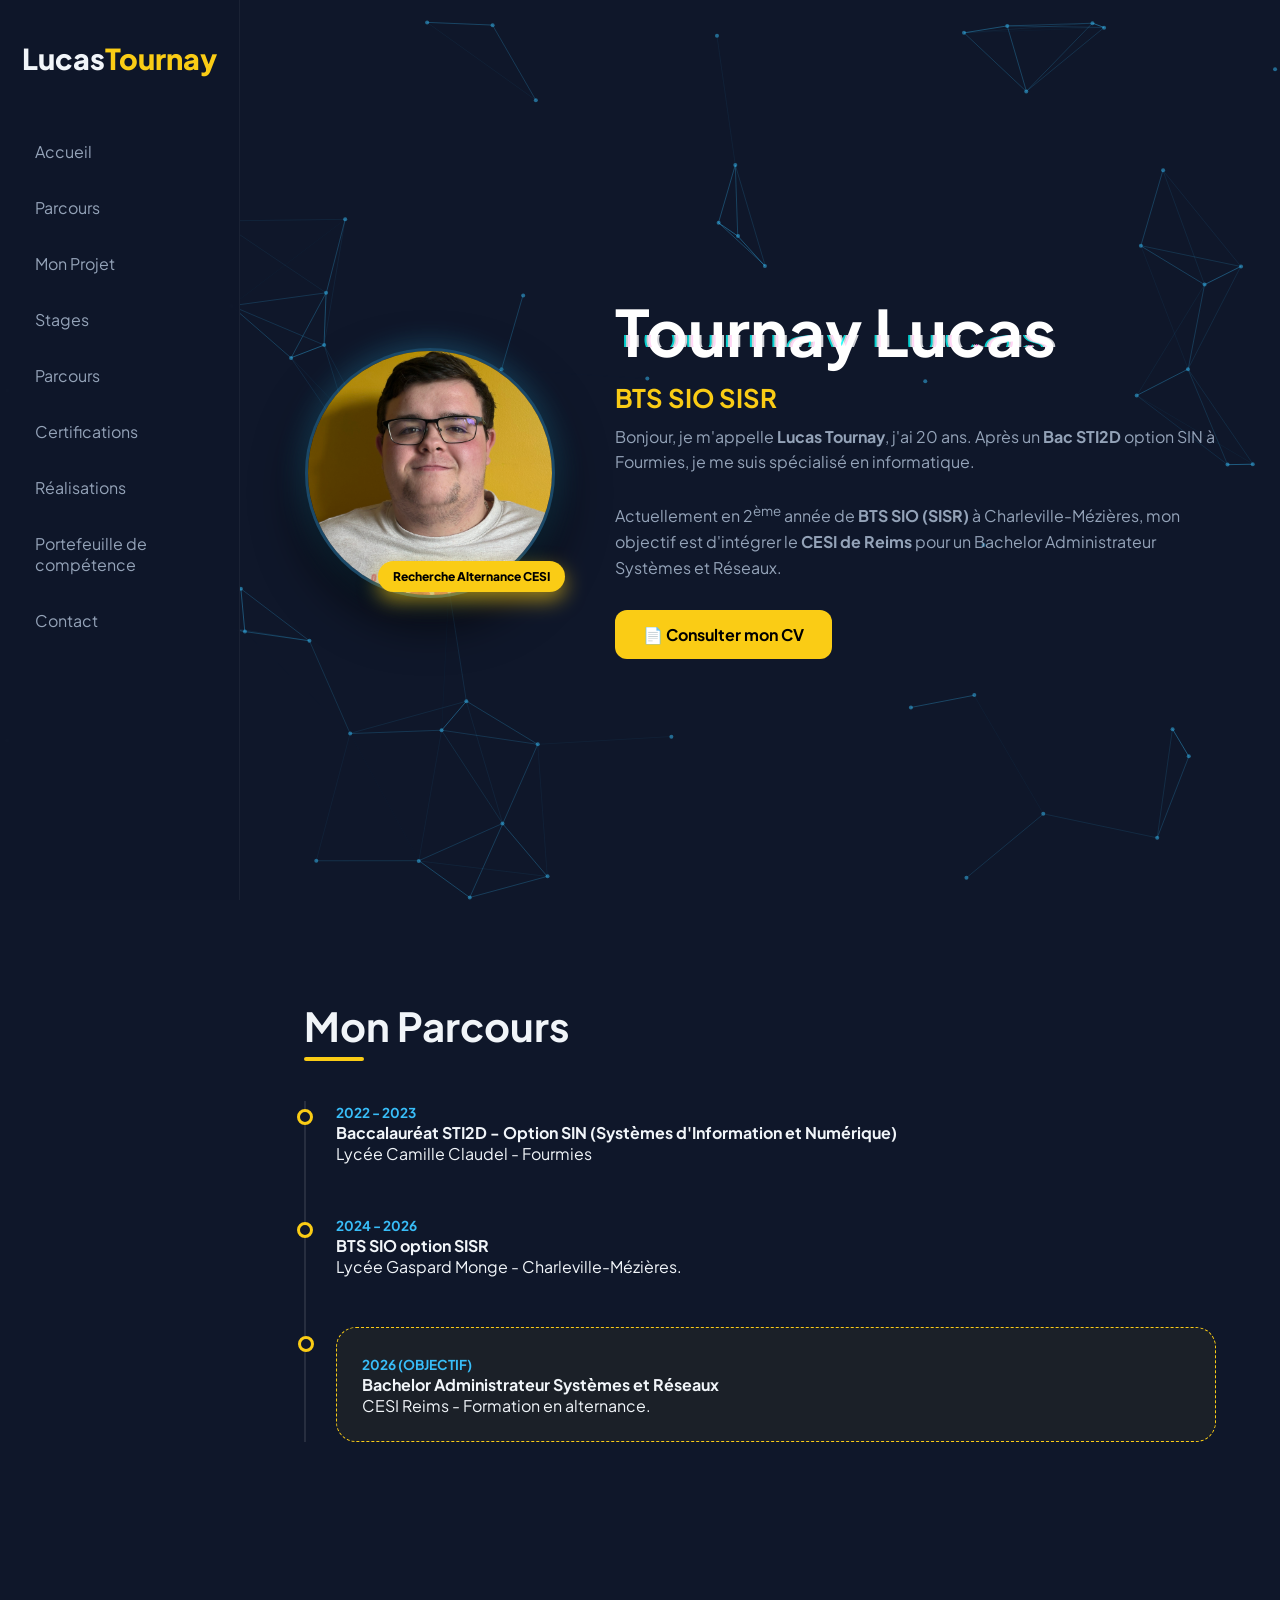
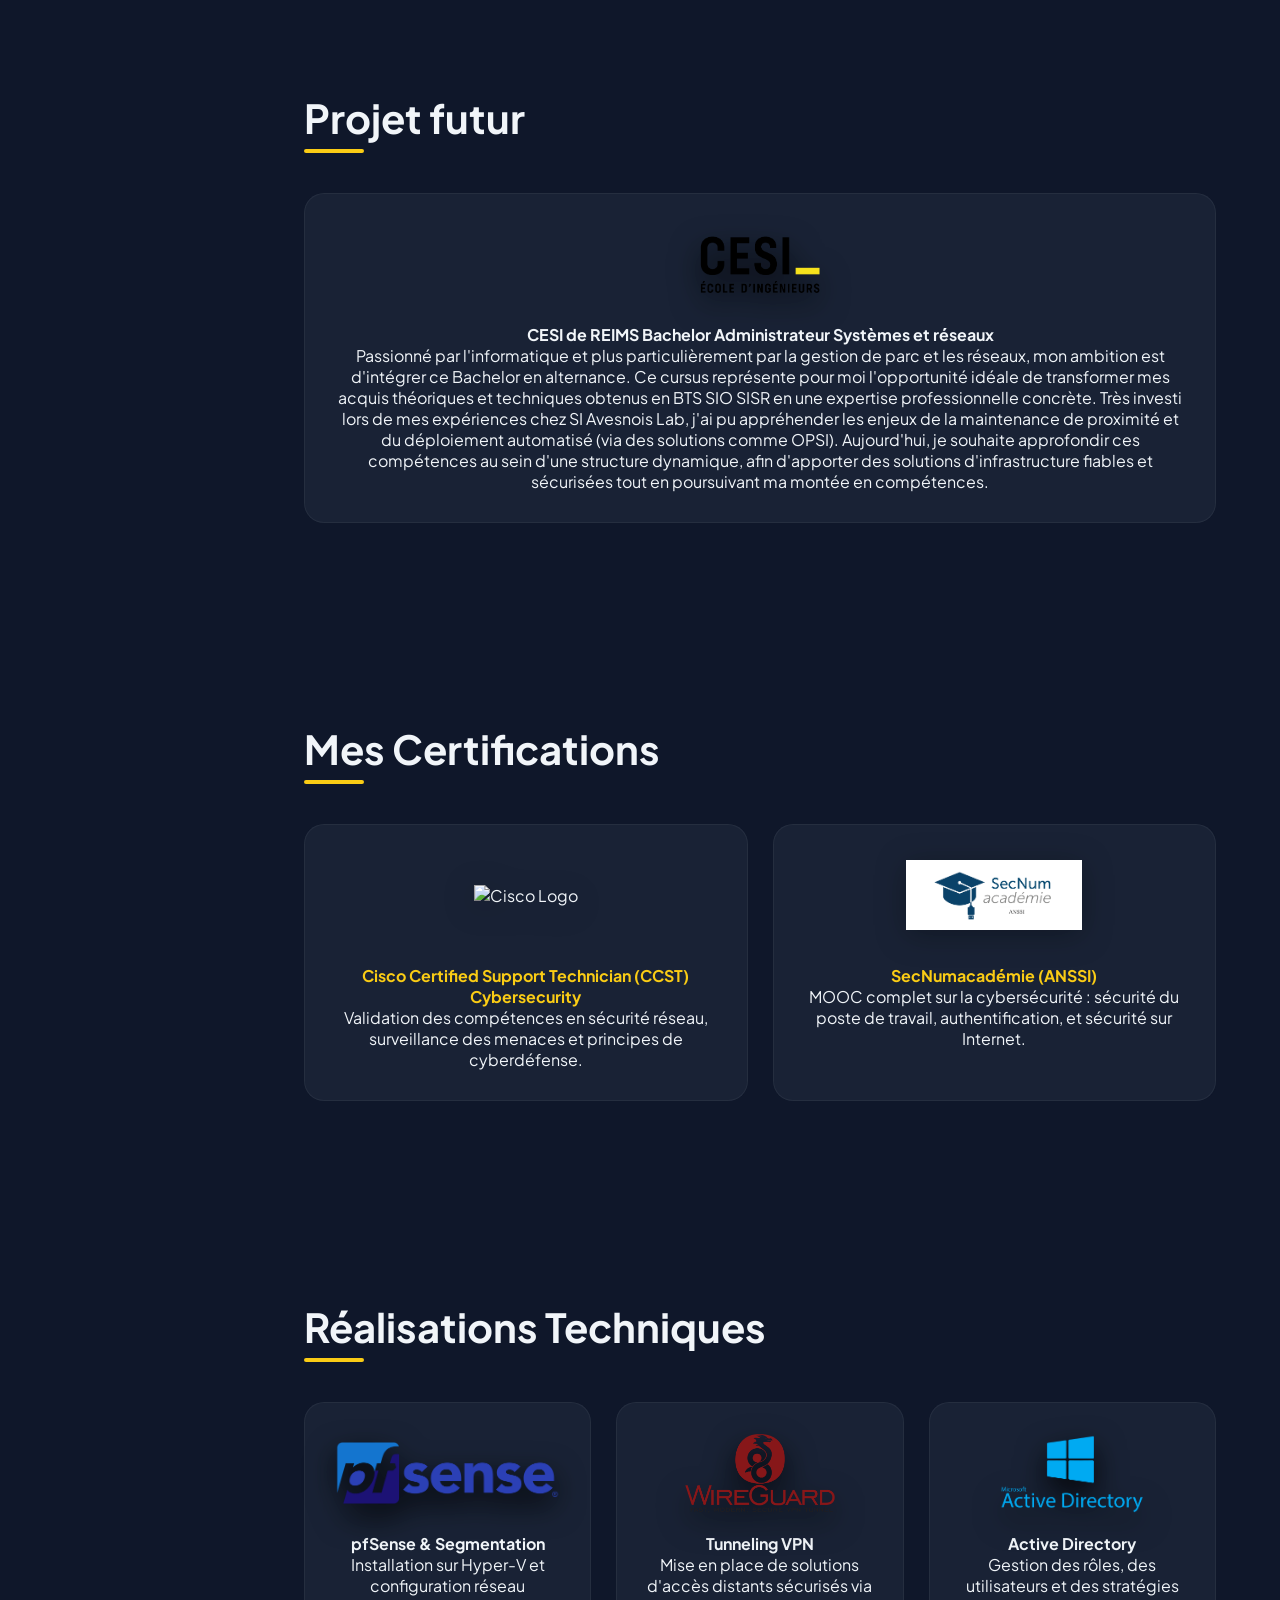
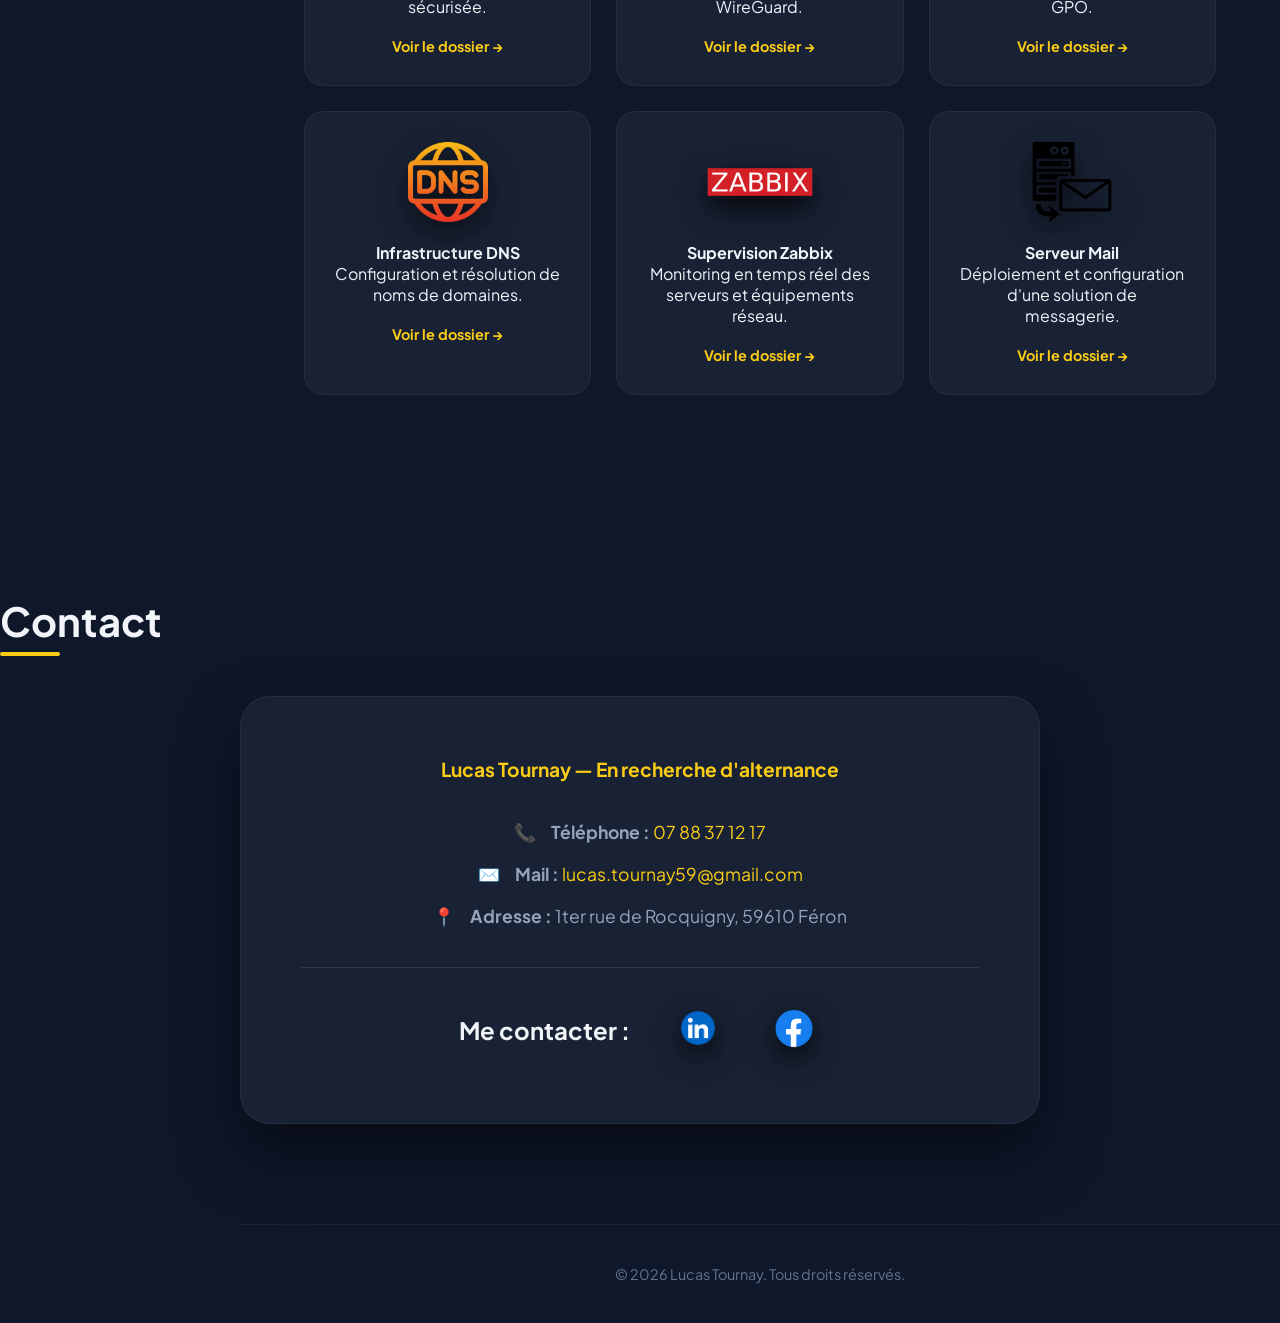
==== index.html @ 2f93dd67 "Update index.html" ====
<!DOCTYPE html>
<html lang="fr">

<head>
    <meta charset="UTF-8">
    <meta name="viewport" content="width=device-width, initial-scale=1.0">
    <title>Lucas Tournay | Portfolio Dynamique</title>
    <link rel="stylesheet" href="style.css">
    <link href="https://fonts.googleapis.com/css2?family=Plus+Jakarta+Sans:wght@400;600;800&display=swap" rel="stylesheet">
    <link href="https://unpkg.com/aos@2.3.1/dist/aos.css" rel="stylesheet">
</head>

<body>

    <canvas id="network-bg"></canvas>

    <nav class="navbar">
        <div class="nav-container">
            <h2 class="logo">Lucas<span>Tournay</span></h2>
            <ul class="nav-links">
                <li><a href="#about" class="nav-item">Accueil</a></li>
                <li><a href="#experience" class="nav-item">Parcours</a></li>
                <li><a href="#choix-cesi" class="nav-item">Mon Projet</a></li>
                <li><a href="stage.html" class="nav-item">Stages</a></li> <li><a href="#experience" class="nav-item">Parcours</a></li>
                <li><a href="certifications.html" class="nav-item">Certifications</a></li>
                <li><a href="#documents" class="nav-item">Réalisations</a></li>
                <li><a href="competences.html" class="nav-item">Portefeuille de compétence</a></li>
                <li><a href="#contact" class="nav-item">Contact</a></li>
            </ul>
        </div>
    </nav>
    

    <header id="about">
        <div class="hero-wrapper" data-aos="fade-up">
            <div class="profile-container">
                <img src="images/photo_lucas.jpg" alt="Lucas Tournay" class="profile-img">
                <div class="status-badge pulse">Recherche Alternance CESI</div>
            </div>
            <div class="intro">
                <h1 class="glitch" data-text="Tournay Lucas">Tournay Lucas</h1>
                <p class="subtitle">BTS SIO SISR</p>
                <p class="description">
                    Bonjour, je m'appelle <strong>Lucas Tournay</strong>, j'ai 20 ans. Après un <strong>Bac STI2D</strong> option SIN à Fourmies, je me suis spécialisé en informatique.
                    <br><br>
                    Actuellement en 2<sup>ème</sup> année de <strong>BTS SIO (SISR)</strong> à Charleville-Mézières, mon objectif est d'intégrer le <strong>CESI de Reims</strong> pour un Bachelor Administrateur Systèmes et Réseaux.
                </p>
                <div class="hero-btns">
                    <a href="cv.html" class="btn-primary" style="text-decoration: none; display: inline-block;">📄 Consulter mon CV</a>
                </div>
            </div>
        </div>
    </header>

    <main>
        <section class="section" id="experience" data-aos="fade-right">
            <h2 class="section-title">Mon Parcours</h2>
            <div class="timeline">
                <div class="timeline-item" data-aos="fade-left" data-aos-delay="100">
                    <div class="timeline-dot"></div>
                    <span class="date">2022 - 2023</span>
                    <h4>Baccalauréat STI2D - Option SIN (Systèmes d'Information et Numérique)</h4>
                    <p>Lycée Camille Claudel - Fourmies</p>
                </div>
                <div class="timeline-item" data-aos="fade-left" data-aos-delay="200">
                    <div class="timeline-dot"></div>
                    <span class="date">2024 - 2026</span>
                    <h4>BTS SIO option SISR</h4>
                    <p>Lycée Gaspard Monge - Charleville-Mézières.</p>
                </div>
                <div class="timeline-item highlight" data-aos="zoom-in" data-aos-delay="300">
                    <div class="timeline-dot"></div>
                    <span class="date">2026 (Objectif)</span>
                    <h4>Bachelor Administrateur Systèmes et Réseaux</h4>
                    <p>CESI Reims - Formation en alternance.</p>
                </div>
            </div>
        </section>

        <section class="section" id="choix-cesi" data-aos="flip-up">
            <h2 class="section-title">Projet futur</h2>
            <div class="project-grid">
                <div class="project-card cesi-special hover-float">
                    <div class="project-img-container">
                        <img src="images/CESI-logo.jpg" alt="Logo CESI" class="project-real-img">
                    </div>
                    <h4>CESI de REIMS Bachelor Administrateur Systèmes et réseaux</h4>
                    <p>
                        Passionné par l'informatique et plus particulièrement par la gestion de parc et les réseaux, mon ambition est d'intégrer ce Bachelor en alternance. 
                        Ce cursus représente pour moi l'opportunité idéale de transformer mes acquis théoriques et techniques obtenus en BTS SIO SISR en une expertise professionnelle concrète. 
                        Très investi lors de mes expériences chez SI Avesnois Lab, j'ai pu appréhender les enjeux de la maintenance de proximité et du déploiement automatisé (via des solutions comme OPSI). 
                        Aujourd'hui, je souhaite approfondir ces compétences au sein d'une structure dynamique, afin d'apporter des solutions d'infrastructure fiables et sécurisées tout en poursuivant ma montée en compétences.
                    </p>
                </div>
            </div>
        </section>

        <section class="section" id="certifications" data-aos="fade-up">
            <h2 class="section-title">Mes Certifications</h2>
            <div class="project-grid">
                <div class="project-card hover-glow">
                    <div class="project-img-container">
                        <img src="https://upload.wikimedia.org/wikipedia/commons/0/08/Cisco_logo_blue_2016.svg" alt="Cisco Logo" class="project-real-img">
                    </div>
                    <h4>Cisco Certified Support Technician (CCST) Cybersecurity</h4>
                    <p>Validation des compétences en sécurité réseau, surveillance des menaces et principes de cyberdéfense.</p>
                </div>

                <div class="project-card hover-glow">
                    <div class="project-img-container">
                        <img src="./images/Mooc-logo.jpg" alt="ANSSI Logo" class="project-real-img">
                    </div>
                    <h4>SecNumacadémie (ANSSI)</h4>
                    <p>MOOC complet sur la cybersécurité : sécurité du poste de travail, authentification, et sécurité sur Internet.</p>
                </div>
            </div>
        </section>

        <section class="section" id="documents">
            <h2 class="section-title">Réalisations Techniques</h2>
            <div class="project-grid">
                <div class="project-card hover-glow" data-aos="fade-up">
                    <div class="project-img-container">
                        <img src="images/pfsense-logo.jpg" alt="Logo pfSense" class="project-real-img">
                    </div>
                    <h4>pfSense & Segmentation</h4>
                    <p>Installation sur Hyper-V et configuration réseau sécurisée.</p>
                    <a href="docs/Compte%20rendu%20TL.pdf" target="_blank" class="project-link">Voir le dossier →</a>
                </div>

                <div class="project-card hover-glow" data-aos="fade-up" data-aos-delay="100">
                    <div class="project-img-container">
                        <img src="images/wireguard-logo.jpg" alt="Logo WireGuard" class="project-real-img">
                    </div>
                    <h4>Tunneling VPN</h4>
                    <p>Mise en place de solutions d'accès distants sécurisés via WireGuard.</p>
                    <a href="docs/Compte%20rendu%20VPN%20TL.pdf" target="_blank" class="project-link">Voir le dossier →</a>
                </div>

                <div class="project-card hover-glow" data-aos="fade-up" data-aos-delay="200">
                    <div class="project-img-container">
                        <img src="images/AD-logo.jpg" alt="Logo Active Directory" class="project-real-img">
                    </div>
                    <h4>Active Directory</h4>
                    <p>Gestion des rôles, des utilisateurs et des stratégies GPO.</p>
                    <a href="docs/Compte%20rendu%20TP%20AD.pdf" target="_blank" class="project-link">Voir le dossier →</a>
                </div>

                <div class="project-card hover-glow" data-aos="fade-up" data-aos-delay="300">
                    <div class="project-img-container">
                        <img src="images/DNS-logo.jpg" alt="Logo DNS" class="project-real-img">
                    </div>
                    <h4>Infrastructure DNS</h4>
                    <p>Configuration et résolution de noms de domaines.</p>
                    <a href="docs/Compte%20rendu%20DNS%20TL%20PDF.pdf" target="_blank" class="project-link">Voir le dossier →</a>
                </div>

                <div class="project-card hover-glow" data-aos="fade-up" data-aos-delay="400">
                    <div class="project-img-container">
                        <img src="images/Zabbix-logo.jpg" alt="Logo Zabbix" class="project-real-img">
                    </div>
                    <h4>Supervision Zabbix</h4>
                    <p>Monitoring en temps réel des serveurs et équipements réseau.</p>
                    <a href="docs/compte%20rendu%20Zabbix%20TL.pdf" target="_blank" class="project-link">Voir le dossier →</a>
                </div>

                <div class="project-card hover-glow" data-aos="fade-up" data-aos-delay="500">
                    <div class="project-img-container">
                        <img src="images/Mail-logo.jpg" alt="Logo Serveur Mail" class="project-real-img">
                    </div>
                    <h4>Serveur Mail</h4>
                    <p>Déploiement et configuration d'une solution de messagerie.</p>
                    <a href="docs/TP%20MAIL%20Tournay%20Lucas.pdf" target="_blank" class="project-link">Voir le dossier →</a>
                </div>
            </div>
        </section>
    </main>

    <section class="section" id="contact" data-aos="fade-up">
        <h2 class="section-title">Contact</h2>
        <div class="contact-wrapper">
            <div class="contact-headline">
                <h4>Lucas Tournay — En recherche d'alternance</h4>
            </div>
            
            <div class="contact-details">
                <div class="contact-item">
                    <span class="icon">📞</span>
                    <p><strong>Téléphone :</strong> <a href="tel:+33788371217">07 88 37 12 17</a></p>
                </div>
                <div class="contact-item">
                    <span class="icon">✉️</span>
                    <p><strong>Mail :</strong> <a href="mailto:lucas.tournay59@gmail.com">lucas.tournay59@gmail.com</a></p>
                </div>
                <div class="contact-item">
                    <span class="icon">📍</span>
                    <p><strong>Adresse :</strong> 1ter rue de Rocquigny, 59610 Féron</p>
                </div>
            </div>

            <div class="contact-social">
                <h1>Me contacter :</h1>
                <a href="https://www.linkedin.com/in/lucas-tournay-2a69162ba/" class="social-link linkedin-link" target="_blank">
                    <img src="images/linkedin-logo-linkedin-icon-transparent-free-png.webp" alt="LinkedIn" class="social-icon">
                </a>
                <a href="https://www.facebook.com/profile.php?id=100072894137629&locale=fr_FR" class="social-link facebook-link" target="_blank">
                    <img src="images/Facebook-logo.jpg" alt="Facebook" class="social-icon">
                </a>
            </div>
        </div>
    </section>

    <footer class="footer-simple">
        <div class="footer-content">
            <p>© 2026 Lucas Tournay. Tous droits réservés.</p>
        </div>
    </footer>

    <div class="popup" id="popup" onclick="closePopup()">
        <div class="popup-box scale-in" onclick="event.stopPropagation()">
            <button class="close-btn" onclick="closePopup()">&times;</button>
            <iframe src="docs/CV Alternance bts sio.jpg"></iframe>
        </div>
    </div>

    <script src="https://unpkg.com/aos@2.3.1/dist/aos.js"></script>
    <script>
        AOS.init({ duration: 1000, once: true });

        // Canvas Network Background
        const canvas = document.getElementById("network-bg");
        const ctx = canvas.getContext("2d");
        function resize() { canvas.width = window.innerWidth; canvas.height = window.innerHeight; }
        window.onresize = resize; resize();

        let nodes = [];
        for (let i = 0; i < 70; i++) {
            nodes.push({
                x: Math.random() * canvas.width,
                y: Math.random() * canvas.height,
                vx: (Math.random() - 0.5) * 0.6,
                vy: (Math.random() - 0.5) * 0.6
            });
        }

        function animate() {
            ctx.clearRect(0, 0, canvas.width, canvas.height);
            nodes.forEach((node, i) => {
                node.x += node.vx; node.y += node.vy;
                if (node.x < 0 || node.x > canvas.width) node.vx *= -1;
                if (node.y < 0 || node.y > canvas.height) node.vy *= -1;
                ctx.beginPath(); ctx.arc(node.x, node.y, 2, 0, Math.PI * 2); ctx.fillStyle = "rgba(56, 189, 248, 0.5)"; ctx.fill();
                for (let j = i + 1; j < nodes.length; j++) {
                    let dx = node.x - nodes[j].x, dy = node.y - nodes[j].y, dist = Math.sqrt(dx * dx + dy * dy);
                    if (dist < 150) {
                        ctx.beginPath(); ctx.moveTo(node.x, node.y); ctx.lineTo(nodes[j].x, nodes[j].y);
                        ctx.strokeStyle = `rgba(56, 189, 248, ${1 - dist/150})`; ctx.lineWidth = 0.5; ctx.stroke();
                    }
                }
            });
            requestAnimationFrame(animate);
        }
        animate();

        function openPopup() { document.getElementById("popup").style.display = "flex"; }
        function closePopup() { document.getElementById("popup").style.display = "none"; }
    </script>
</body>
</html>
---- style.css ----
/* --- VARIABLES ET RESET --- */
:root {
    --primary: #facc15;
    --accent: #38bdf8;
    --bg: #0f172a;
    --card-bg: rgba(30, 41, 59, 0.7);
    --text: #f1f5f9;
}

* { 
    margin: 0; 
    padding: 0; 
    box-sizing: border-box; 
    font-family: 'Plus Jakarta Sans', sans-serif; 
}

html { scroll-behavior: smooth; }

body { 
    background: var(--bg); 
    color: var(--text); 
    overflow-x: hidden; 
}

#network-bg { 
    position: fixed; 
    top: 0; 
    left: 0; 
    z-index: -1; 
}

/* --- NAVBAR --- */
.navbar { 
    position: fixed; 
    left: 0; 
    top: 0; 
    width: 240px; 
    height: 100vh; 
    background: rgba(15, 23, 42, 0.95); 
    border-right: 1px solid rgba(255,255,255,0.05); 
    display: flex; 
    flex-direction: column; 
    padding: 40px 20px; 
    z-index: 100; 
    backdrop-filter: blur(10px); 
}

.logo { font-size: 1.8rem; font-weight: 800; margin-bottom: 50px; text-align: center; }
.logo span { color: var(--primary); }

.nav-links { list-style: none; }
.nav-links a { 
    display: block; 
    padding: 15px; 
    color: #94a3b8; 
    text-decoration: none; 
    border-radius: 10px; 
    transition: 0.3s; 
    margin-bottom: 5px; 
}
.nav-links a:hover { 
    background: rgba(250, 204, 21, 0.1); 
    color: var(--primary); 
    transform: translateX(5px); 
}

/* --- MAIN LAYOUT --- */
header, main, footer { margin-left: 240px; padding: 0 5%; }

/* --- HERO SECTION --- */
header { 
    min-height: 100vh; 
    display: flex; 
    align-items: center; 
    justify-content: center; 
    padding-top: 50px; 
}

.hero-wrapper { 
    max-width: 1000px; 
    display: flex; 
    align-items: center; 
    gap: 60px; 
}

.profile-container { position: relative; flex-shrink: 0; }

.profile-img { 
    width: 250px; 
    height: 250px; 
    border-radius: 50%; 
    border: 3px solid rgba(56, 189, 248, 0.3);
    object-fit: cover; 
    box-shadow: 0 20px 50px rgba(0, 0, 0, 0.8), 0 0 30px rgba(56, 189, 248, 0.4);
    animation: morph 8s ease-in-out infinite alternate; 
}

@keyframes morph { 
    0% { border-radius: 30% 70% 70% 30% / 30% 30% 70% 70%; } 
    100% { border-radius: 50%; } 
}

.status-badge { 
    position: absolute; 
    bottom: 10px; 
    right: -10px; 
    background: var(--primary); 
    color: #000; 
    padding: 8px 15px; 
    border-radius: 20px; 
    font-size: 0.75rem; 
    font-weight: 800; 
    box-shadow: 0 8px 20px rgba(250, 204, 21, 0.6); 
}

/* --- GLITCH EFFECT --- */
.glitch { font-size: 4rem; position: relative; color: white; }
.glitch::before, .glitch::after { content: attr(data-text); position: absolute; top: 0; left: 0; width: 100%; height: 100%; opacity: 0.8; }
.glitch::before { left: 2px; text-shadow: -2px 0 #ff00c1; clip: rect(44px, 450px, 56px, 0); animation: glitch-anim 5s infinite linear alternate-reverse; }
.glitch::after { left: -2px; text-shadow: -2px 0 #00fff9; clip: rect(44px, 450px, 56px, 0); animation: glitch-anim 5s infinite linear alternate; }

@keyframes glitch-anim { 
    0% { clip: rect(10px, 9999px, 20px, 0); } 
    20% { clip: rect(80px, 9999px, 90px, 0); } 
    100% { clip: rect(40px, 9999px, 50px, 0); } 
}

.subtitle { color: var(--primary); font-size: 1.6rem; font-weight: 700; margin: 10px 0; }
.description { max-width: 600px; line-height: 1.6; color: #94a3b8; }

/* --- BOUTONS --- */
.hero-btns { margin-top: 30px; display: flex; gap: 15px; }
.btn-primary { background: var(--primary); color: #000; padding: 14px 28px; border-radius: 12px; border: none; font-weight: 700; cursor: pointer; transition: 0.3s; }
.btn-outline { border: 1px solid rgba(255,255,255,0.2); color: #fff; padding: 14px 28px; border-radius: 12px; text-decoration: none; font-weight: 600; transition: 0.3s; }
.btn-primary:hover { transform: translateY(-3px); box-shadow: 0 15px 30px rgba(250, 204, 21, 0.5); }
.btn-outline:hover { background: rgba(255,255,255,0.05); border-color: white; }

/* --- SECTIONS --- */
.section { padding: 100px 0; }
.section-title { font-size: 2.5rem; margin-bottom: 50px; position: relative; }
.section-title::after { content: ""; position: absolute; left: 0; bottom: -10px; width: 60px; height: 4px; background: var(--primary); border-radius: 2px; }

/* --- TIMELINE --- */
.timeline { border-left: 2px solid rgba(255,255,255,0.1); padding-left: 30px; }
.timeline-item { position: relative; margin-bottom: 50px; }
.timeline-dot { position: absolute; left: -39px; top: 8px; width: 16px; height: 16px; background: var(--bg); border: 3px solid var(--primary); border-radius: 50%; }
.date { font-size: 0.85rem; color: var(--accent); font-weight: 700; text-transform: uppercase; }
.highlight { background: rgba(250, 204, 21, 0.05); padding: 25px; border-radius: 20px; border: 1px dashed var(--primary); }

/* --- PROJECT CARDS & GRID --- */
.project-grid { 
    display: grid; 
    grid-template-columns: repeat(auto-fit, minmax(280px, 1fr)); 
    gap: 25px; 
}

.project-card { 
    background: var(--card-bg); 
    padding: 30px; 
    border-radius: 20px; 
    border: 1px solid rgba(255,255,255,0.05); 
    transition: 0.4s cubic-bezier(0.175, 0.885, 0.32, 1.275); 
    backdrop-filter: blur(10px); 
    display: flex;
    flex-direction: column;
    align-items: center;
    text-align: center;
}

.project-card:hover { 
    border-color: var(--primary); 
    transform: translateY(-10px); 
    background: rgba(30, 41, 59, 0.9); 
    box-shadow: 0 20px 40px rgba(0, 0, 0, 0.6);
}

/* --- LOGOS & IMAGES DANS LES CARTES --- */
.project-img-container {
    width: 100%;
    height: 80px;
    display: flex;
    justify-content: center;
    align-items: center;
    margin-bottom: 20px;
}

.project-real-img {
    max-width: 100%;
    max-height: 100%;
    object-fit: contain;
    filter: drop-shadow(0 12px 15px rgba(0, 0, 0, 0.9));
    transition: transform 0.3s ease, filter 0.3s ease;
}

.project-card:hover .project-real-img {
    transform: scale(1.1);
    filter: drop-shadow(0 0 15px rgba(56, 189, 248, 0.6));
}

.project-link { 
    display: inline-block; 
    margin-top: 20px; 
    color: var(--primary); 
    text-decoration: none; 
    font-weight: 700; 
    font-size: 0.9rem; 
}

/* --- SECTION CONTACT --- */
.contact-wrapper {
    max-width: 800px;
    margin: 0 auto;
    text-align: center;
    background: var(--card-bg);
    padding: 60px;
    border-radius: 30px;
    border: 1px solid rgba(255, 255, 255, 0.05);
    backdrop-filter: blur(10px);
    box-shadow: 0 30px 60px rgba(0, 0, 0, 0.5);
}

.contact-headline h1 { font-size: 3rem; color: white; margin-bottom: 10px; }
.contact-headline h4 { font-size: 1.2rem; color: var(--primary); margin-bottom: 40px; }

.contact-details {
    display: flex;
    flex-direction: column;
    gap: 20px;
    align-items: center;
    margin-bottom: 40px;
}

.contact-item { display: flex; align-items: center; gap: 15px; color: #94a3b8; font-size: 1.1rem; }
.contact-item a { color: var(--primary); text-decoration: none; }
.contact-item a:hover { text-decoration: underline; }

.contact-social {
    border-top: 1px solid rgba(255, 255, 255, 0.1);
    padding-top: 30px;
    display: flex;
    justify-content: center;
    align-items: center;
    gap: 40px; /* Espacement augmenté entre les logos */
}

/* SOCIAL LINKS - TAILLE XL (56px) */
.social-link {
    display: inline-block;
    transition: transform 0.3s cubic-bezier(0.175, 0.885, 0.32, 1.275);
}

.social-icon {
    width: 56px; /* Taille augmentée à 56px */
    height: auto;
    filter: drop-shadow(0 10px 15px rgba(0, 0, 0, 0.9));
    transition: all 0.3s ease;
}

.social-link:hover { transform: translateY(-10px); }

/* Effet spécifique LinkedIn */
.linkedin-link:hover .social-icon {
    filter: drop-shadow(0 0 25px rgba(56, 189, 248, 0.85));
}

/* Effet spécifique Facebook */
.facebook-link:hover .social-icon {
    filter: drop-shadow(0 0 25px rgba(24, 119, 242, 0.85));
}

/* --- FOOTER SIMPLE --- */
.footer-simple {
    padding: 40px 0;
    text-align: center;
    color: #64748b;
    font-size: 0.9rem;
    border-top: 1px solid rgba(255, 255, 255, 0.05);
}

/* --- SKILLS --- */
.skills-wrapper { display: grid; grid-template-columns: 1fr 1fr; gap: 40px; }
.skill-bar { height: 45px; background: rgba(255,255,255,0.05); border-radius: 12px; margin-bottom: 20px; position: relative; overflow: hidden; display: flex; align-items: center; padding: 0 15px; }
.fill { position: absolute; left: 0; top: 0; height: 100%; background: linear-gradient(90deg, var(--primary), #eab308); transition: 1.5s cubic-bezier(0.1, 0.5, 0.5, 1); width: 0; }
.skill-bar span { position: relative; z-index: 1; font-weight: 800; font-size: 0.85rem; color: white; text-shadow: 1px 1px 3px rgba(0,0,0,0.5); }

/* --- POPUP --- */
.popup { display: none; position: fixed; inset: 0; background: rgba(0,0,0,0.9); z-index: 1000; align-items: center; justify-content: center; backdrop-filter: blur(5px); }
.popup-box { width: 85%; height: 85%; background: #fff; border-radius: 20px; position: relative; overflow: hidden; box-shadow: 0 25px 50px -12px rgba(0,0,0,0.5); }
.popup-box iframe { width: 100%; height: 100%; border: none; }
.close-btn { position: absolute; top: 15px; right: 20px; font-size: 2.5rem; border: none; background: #fff; cursor: pointer; color: #000; z-index: 1100; border-radius: 50%; width: 40px; height: 40px; display: flex; align-items: center; justify-content: center; }

/* --- RESPONSIVE MOBILE --- */
@media (max-width: 900px) {
    .navbar { 
        width: 100%; height: auto; position: fixed; padding: 15px; 
        border-right: none; border-bottom: 1px solid rgba(255,255,255,0.1); 
        flex-direction: row; justify-content: space-between; align-items: center; 
    }
    .logo { margin-bottom: 0; font-size: 1.4rem; }
    .nav-links { display: flex; gap: 10px; overflow-x: auto; padding-bottom: 5px; scrollbar-width: none; }
    .nav-links::-webkit-scrollbar { display: none; }
    .nav-links a { padding: 8px 12px; font-size: 0.8rem; margin-bottom: 0; white-space: nowrap; }
    
    header, main, footer { margin-left: 0; padding: 0 25px; }
    header { padding-top: 120px; height: auto; padding-bottom: 50px; }
    .hero-wrapper { flex-direction: column; text-align: center; gap: 40px; }
    .glitch { font-size: 2.8rem; }
}
/* Garde tout ton ancien CSS et assure-toi que ces parties sont présentes/modifiées */

/* --- SECTION CERTIFICATIONS (AJOUT) --- */
#certifications .project-real-img {
    max-height: 70px; /* Légèrement plus petit pour les logos officiels */
    filter: drop-shadow(0 5px 15px rgba(0,0,0,0.3));
}

#certifications .project-card h4 {
    margin-top: 10px;
    color: var(--primary);
}

/* Le reste de ton CSS inchangé... */

/* SOCIAL LINKS - TAILLE XL (56px) */
.social-link {
    display: inline-block;
    transition: transform 0.3s cubic-bezier(0.175, 0.885, 0.32, 1.275);
}

.social-icon {
    width: 56px; 
    height: auto;
    filter: drop-shadow(0 10px 15px rgba(0, 0, 0, 0.9));
    transition: all 0.3s ease;
}

.social-link:hover { transform: translateY(-10px); }

.linkedin-link:hover .social-icon {
    filter: drop-shadow(0 0 25px rgba(56, 189, 248, 0.85));
}

.facebook-link:hover .social-icon {
    filter: drop-shadow(0 0 25px rgba(24, 119, 242, 0.85));
}
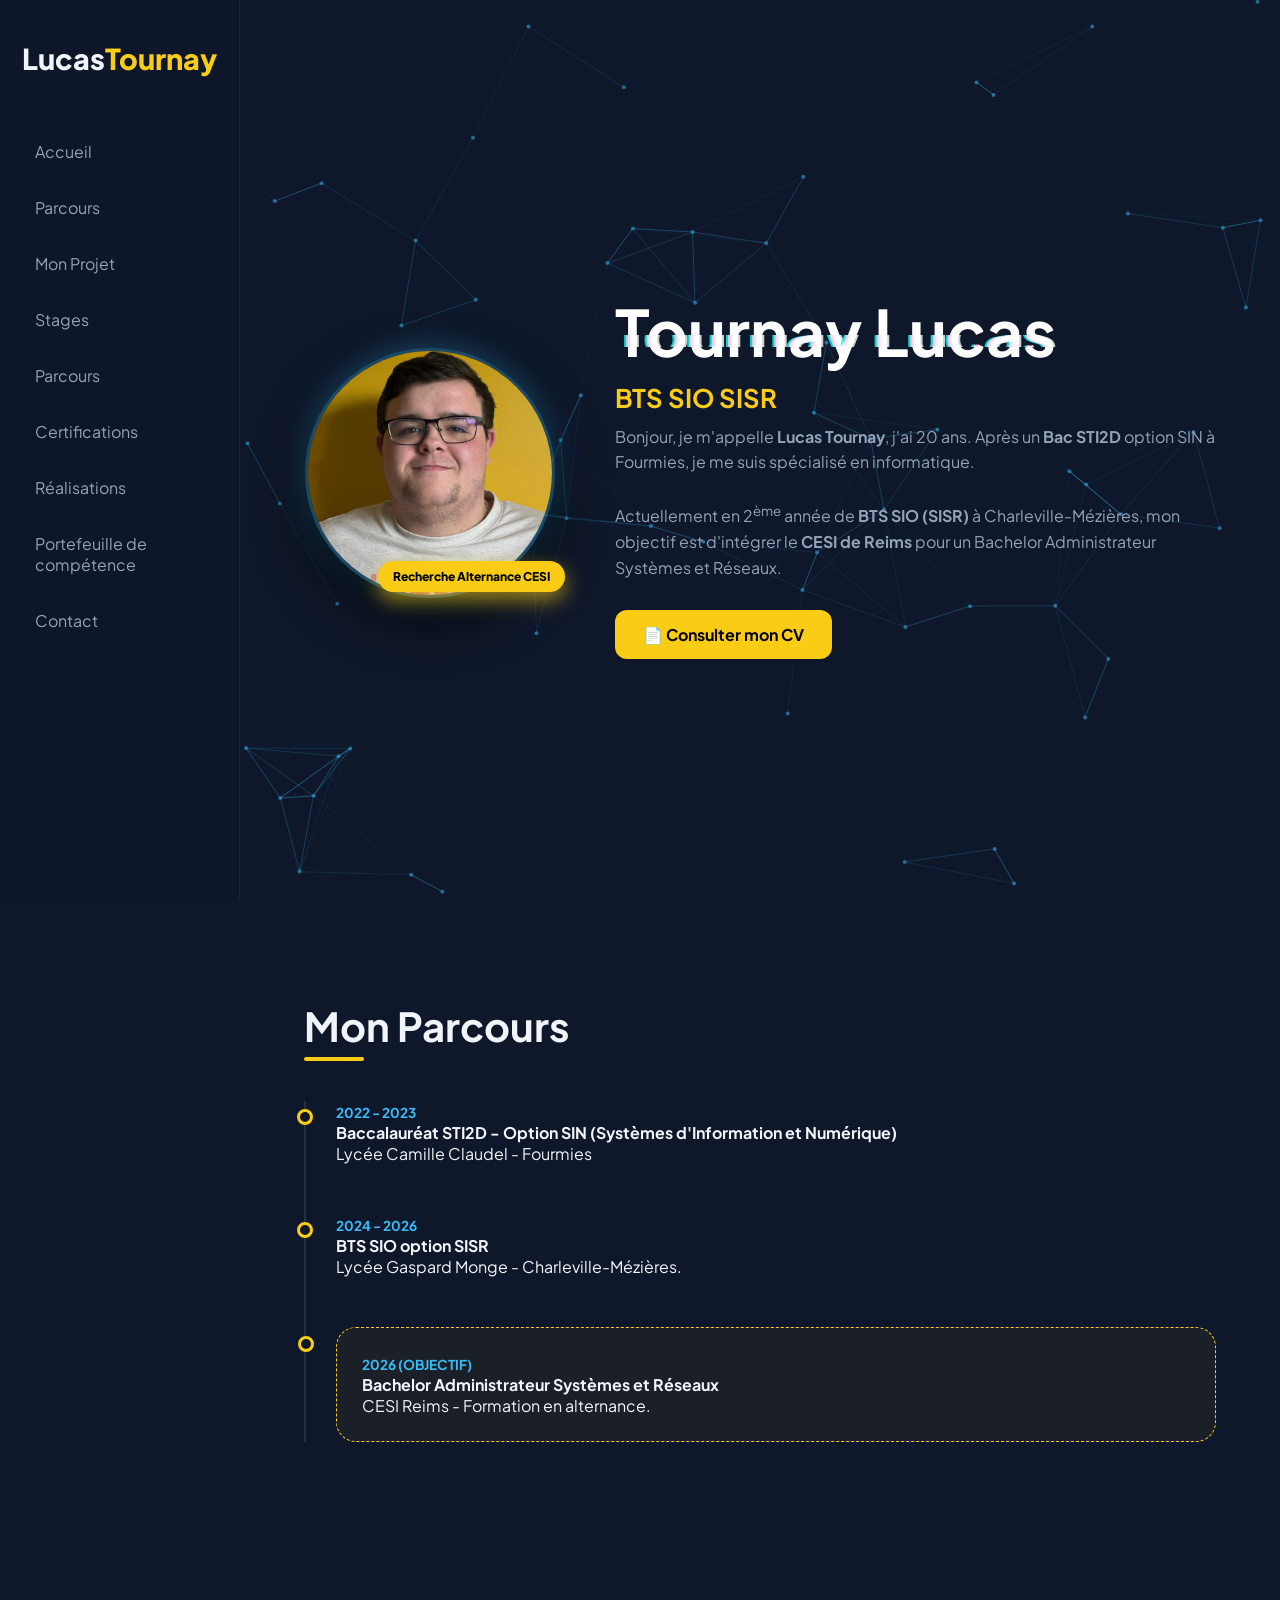
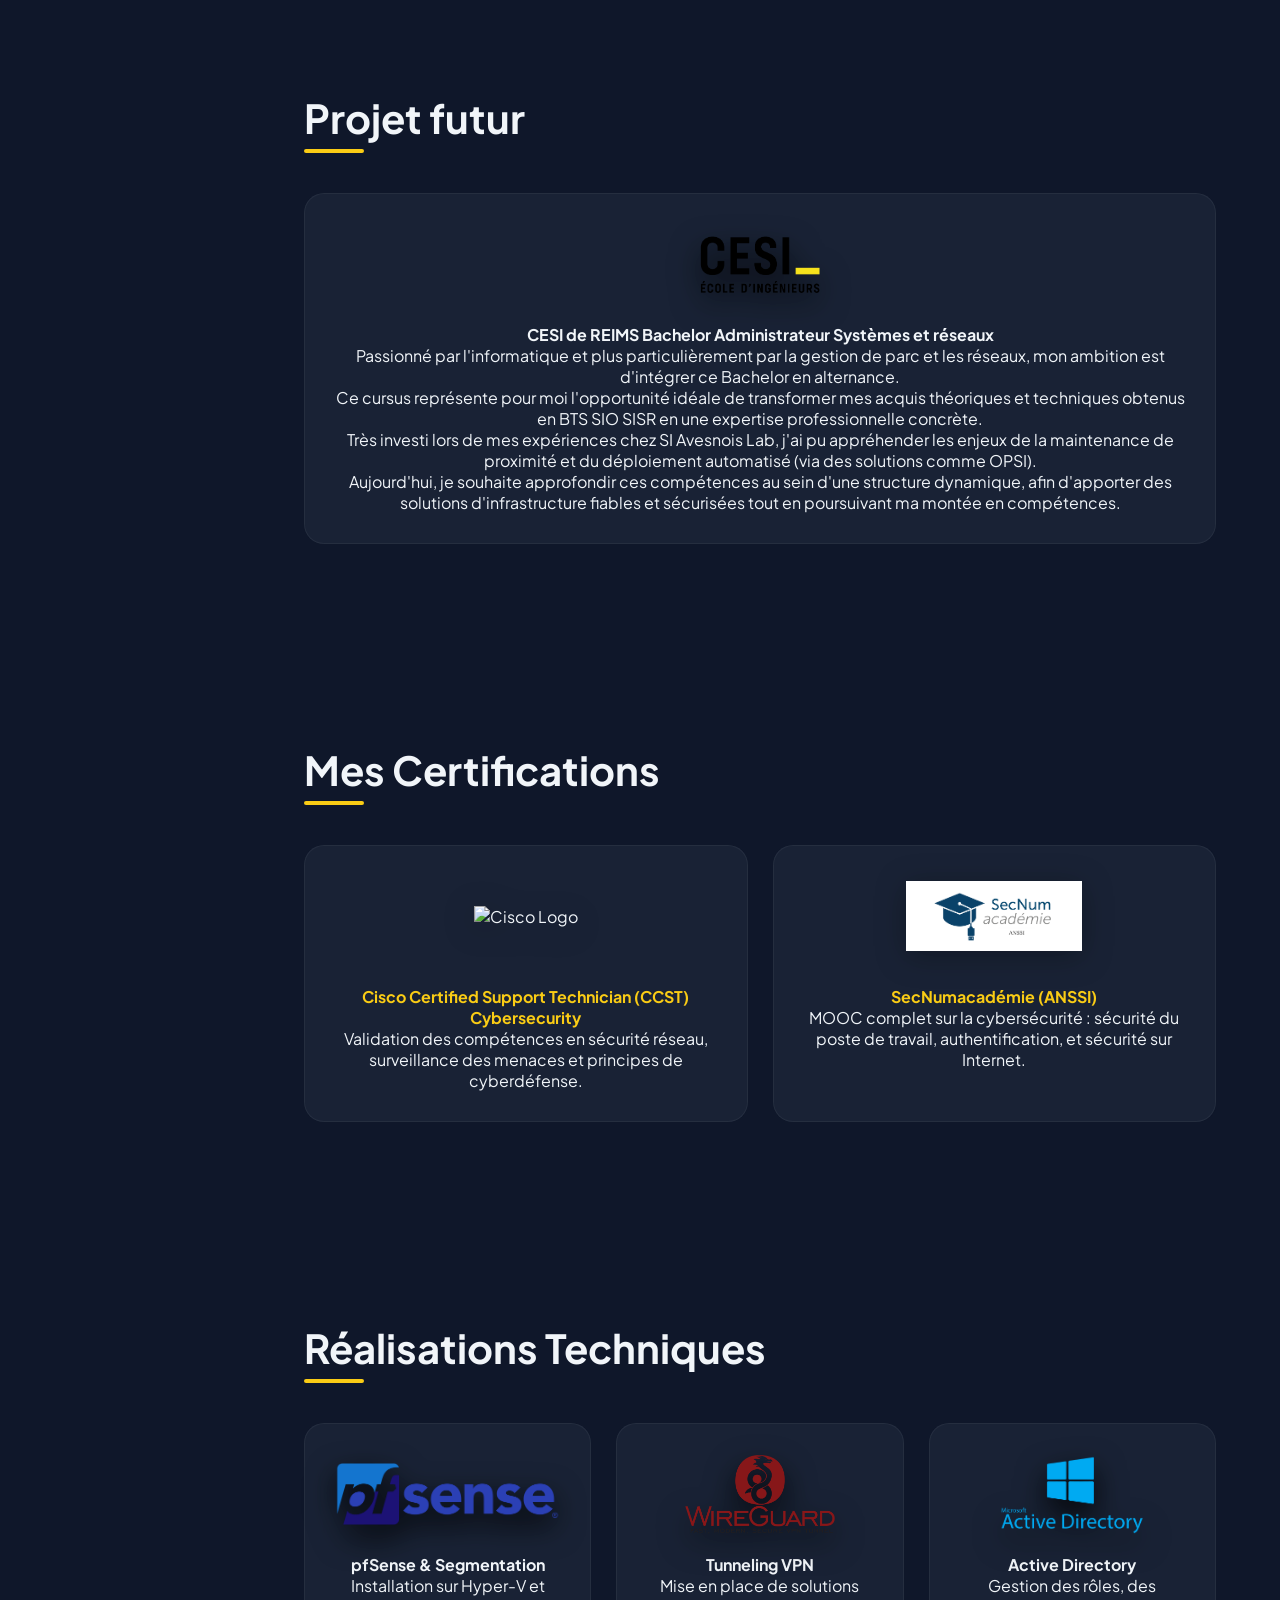
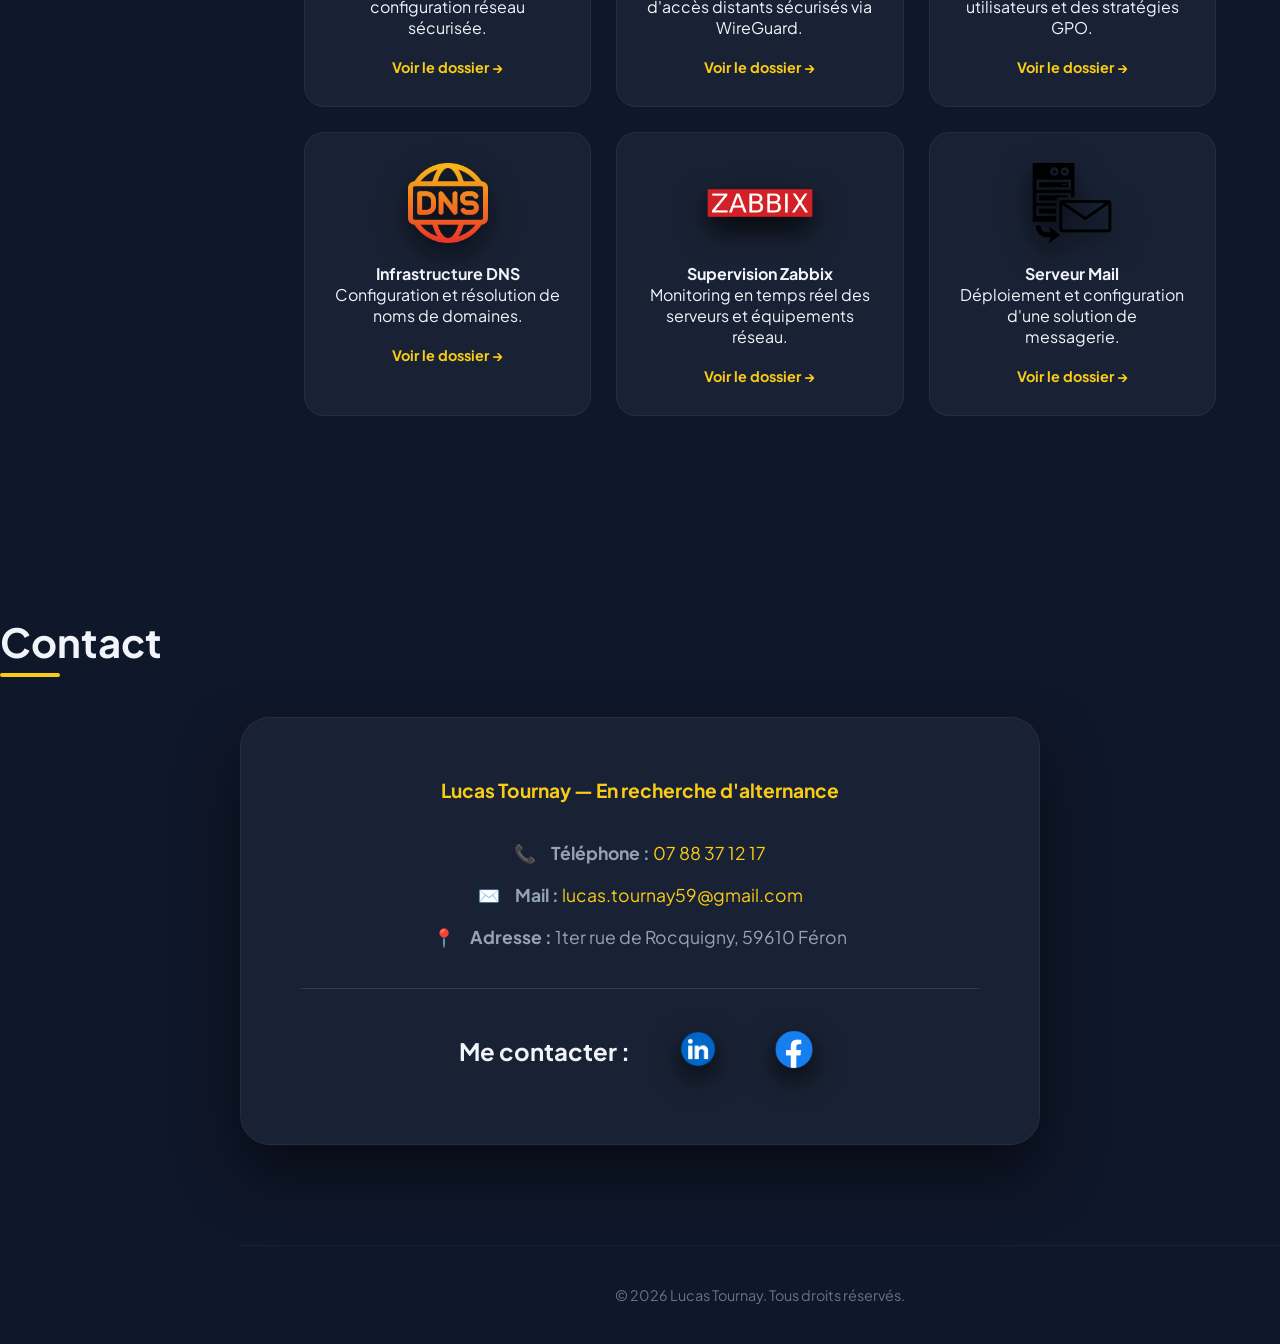
==== commit 56a68210: "Update index.html" ====
--- a/index.html
+++ b/index.html
@@ -87,9 +87,9 @@
                     <h4>CESI de REIMS Bachelor Administrateur Systèmes et réseaux</h4>
                     <p>
                         Passionné par l'informatique et plus particulièrement par la gestion de parc et les réseaux, mon ambition est d'intégrer ce Bachelor en alternance. 
-                        Ce cursus représente pour moi l'opportunité idéale de transformer mes acquis théoriques et techniques obtenus en BTS SIO SISR en une expertise professionnelle concrète. 
-                        Très investi lors de mes expériences chez SI Avesnois Lab, j'ai pu appréhender les enjeux de la maintenance de proximité et du déploiement automatisé (via des solutions comme OPSI). 
-                        Aujourd'hui, je souhaite approfondir ces compétences au sein d'une structure dynamique, afin d'apporter des solutions d'infrastructure fiables et sécurisées tout en poursuivant ma montée en compétences.
+                    <p> Ce cursus représente pour moi l'opportunité idéale de transformer mes acquis théoriques et techniques obtenus en BTS SIO SISR en une expertise professionnelle concrète. </p>
+                    <p> Très investi lors de mes expériences chez SI Avesnois Lab, j'ai pu appréhender les enjeux de la maintenance de proximité et du déploiement automatisé (via des solutions comme OPSI). </p>
+                    <p>    Aujourd'hui, je souhaite approfondir ces compétences au sein d'une structure dynamique, afin d'apporter des solutions d'infrastructure fiables et sécurisées tout en poursuivant ma montée en compétences.</p>
                     </p>
                 </div>
             </div>
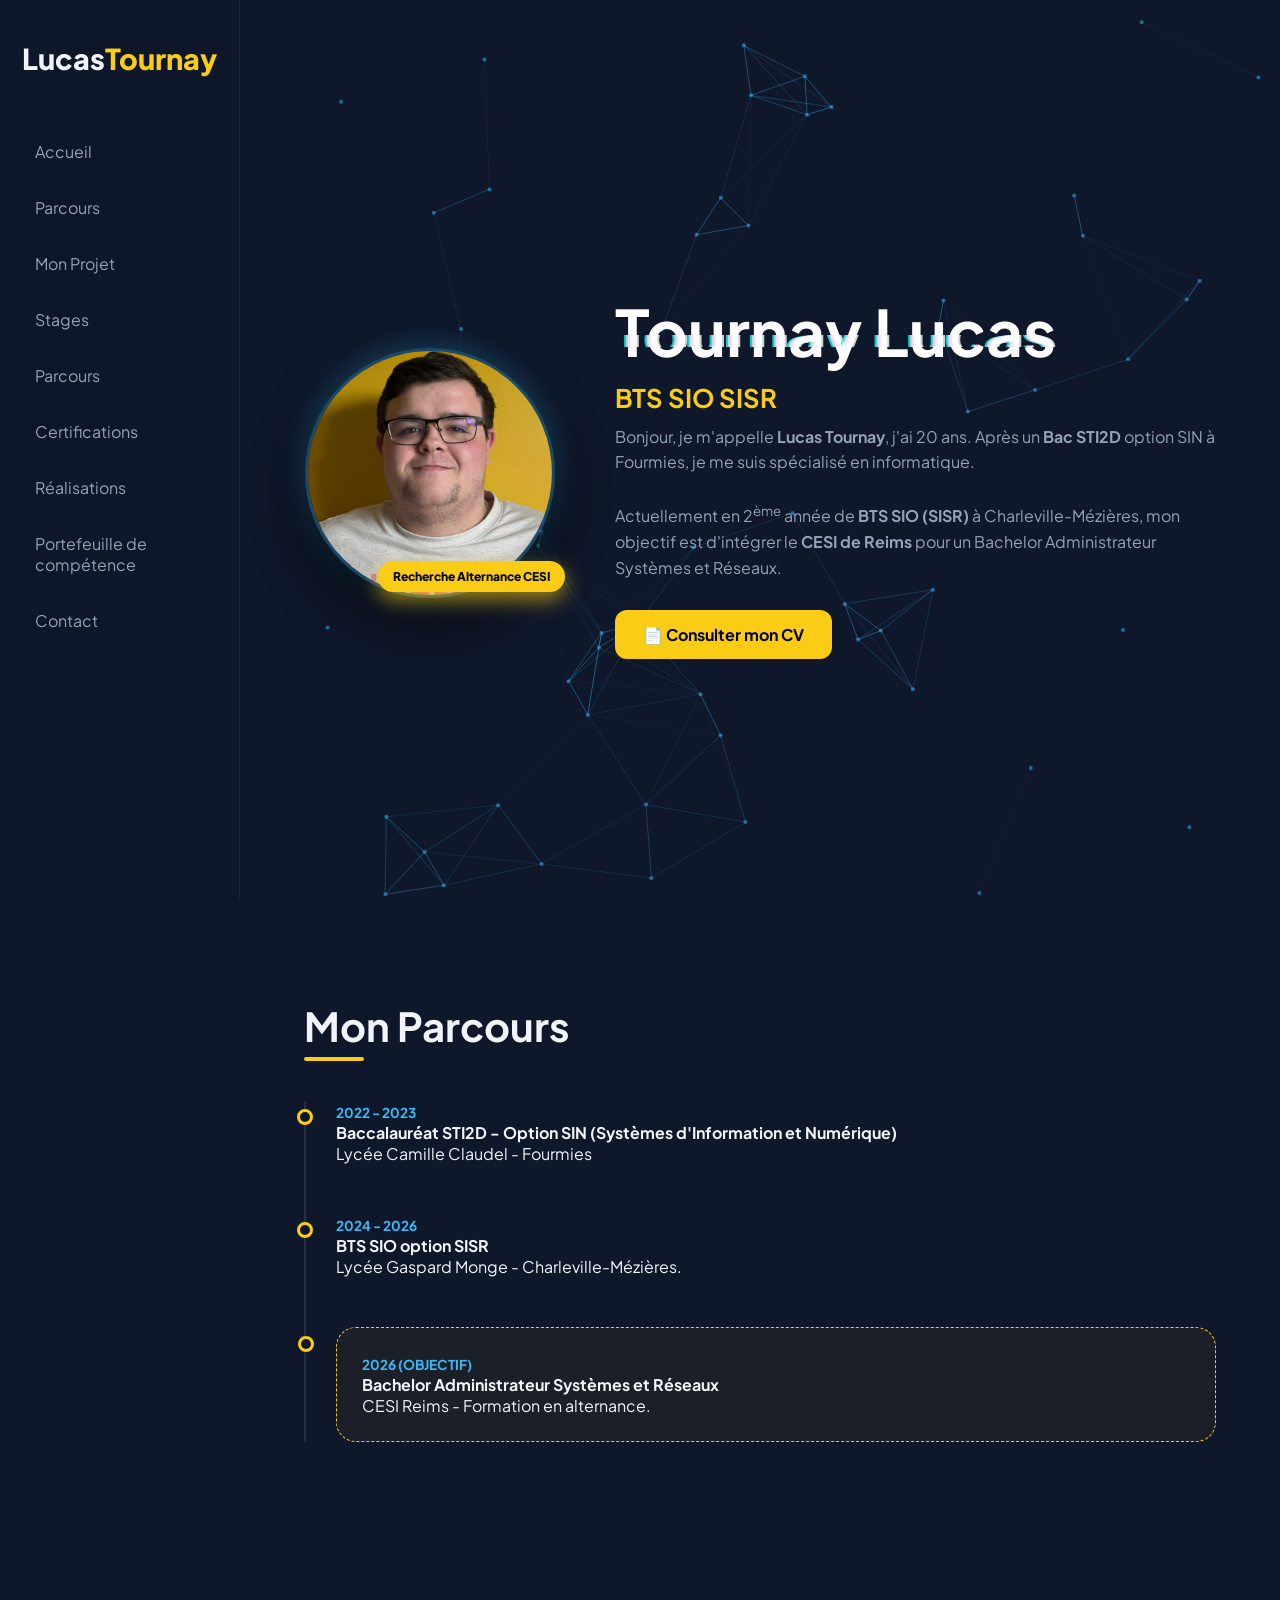
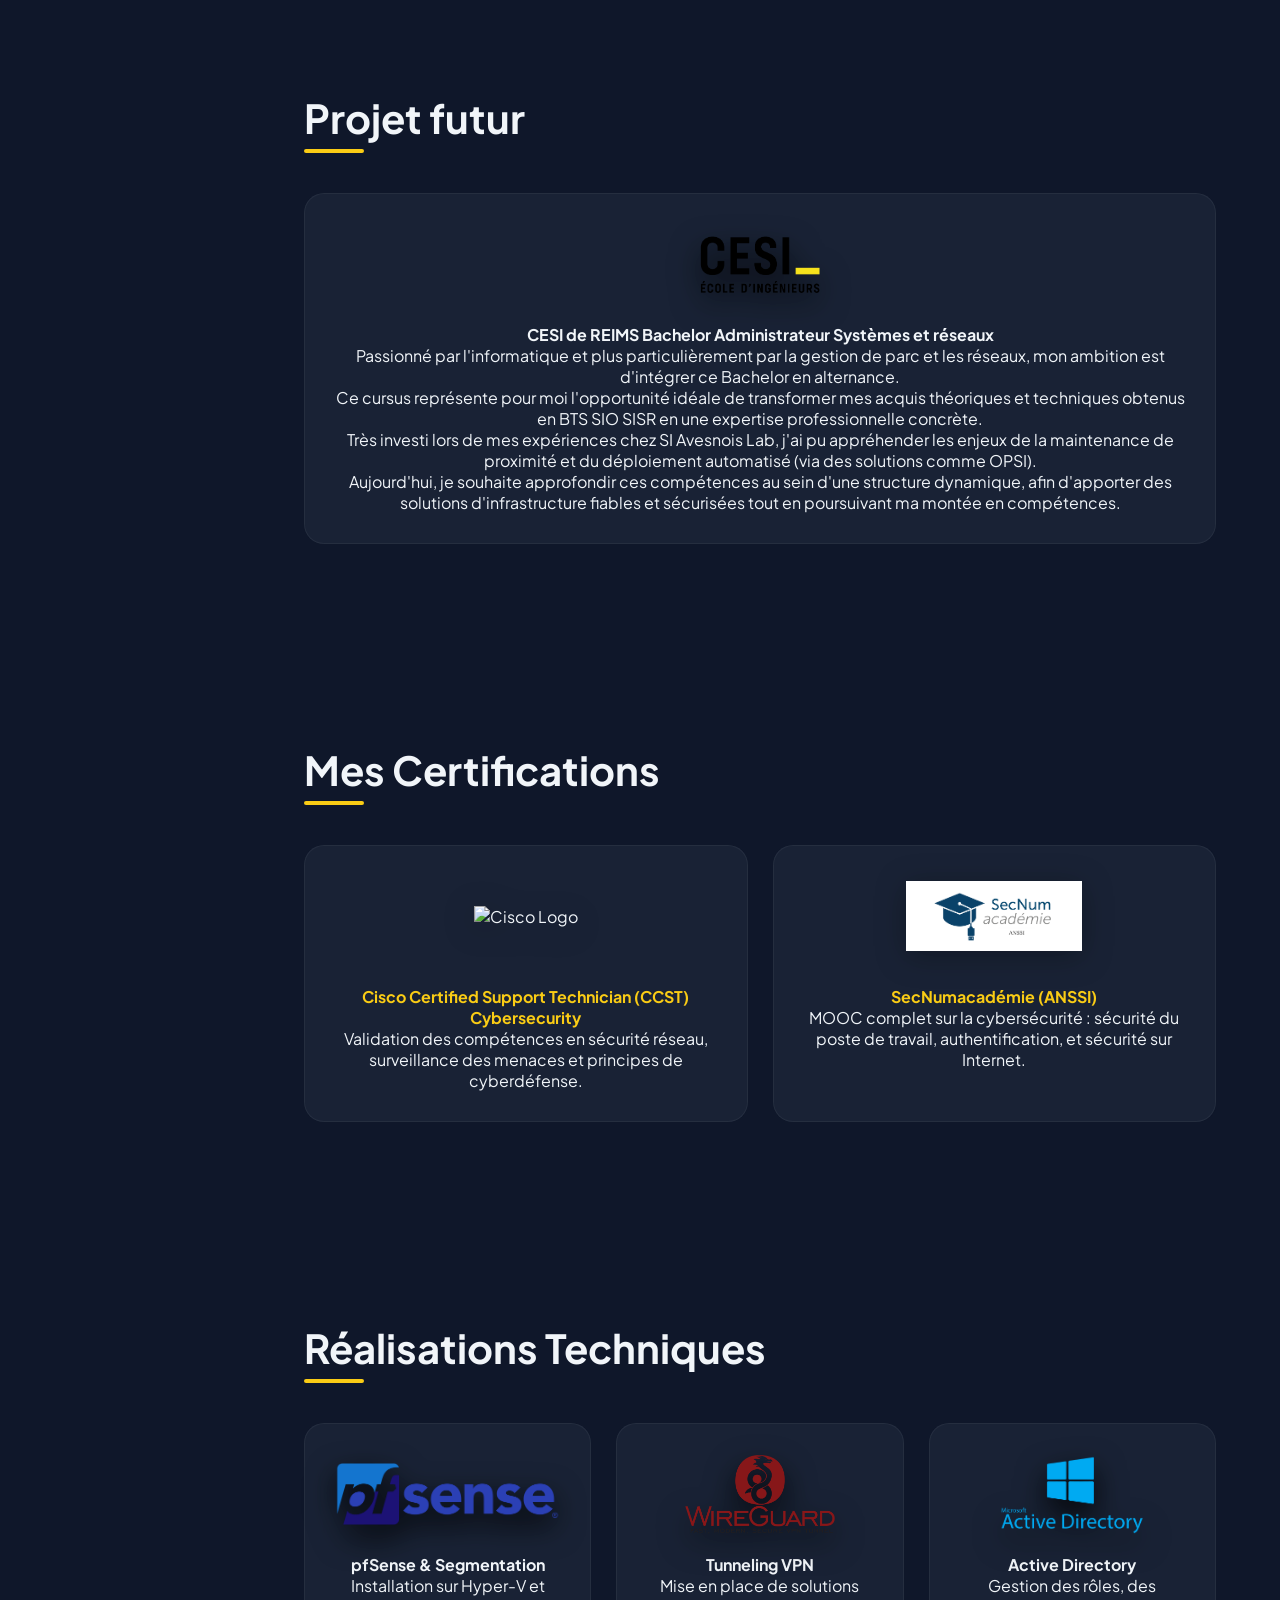
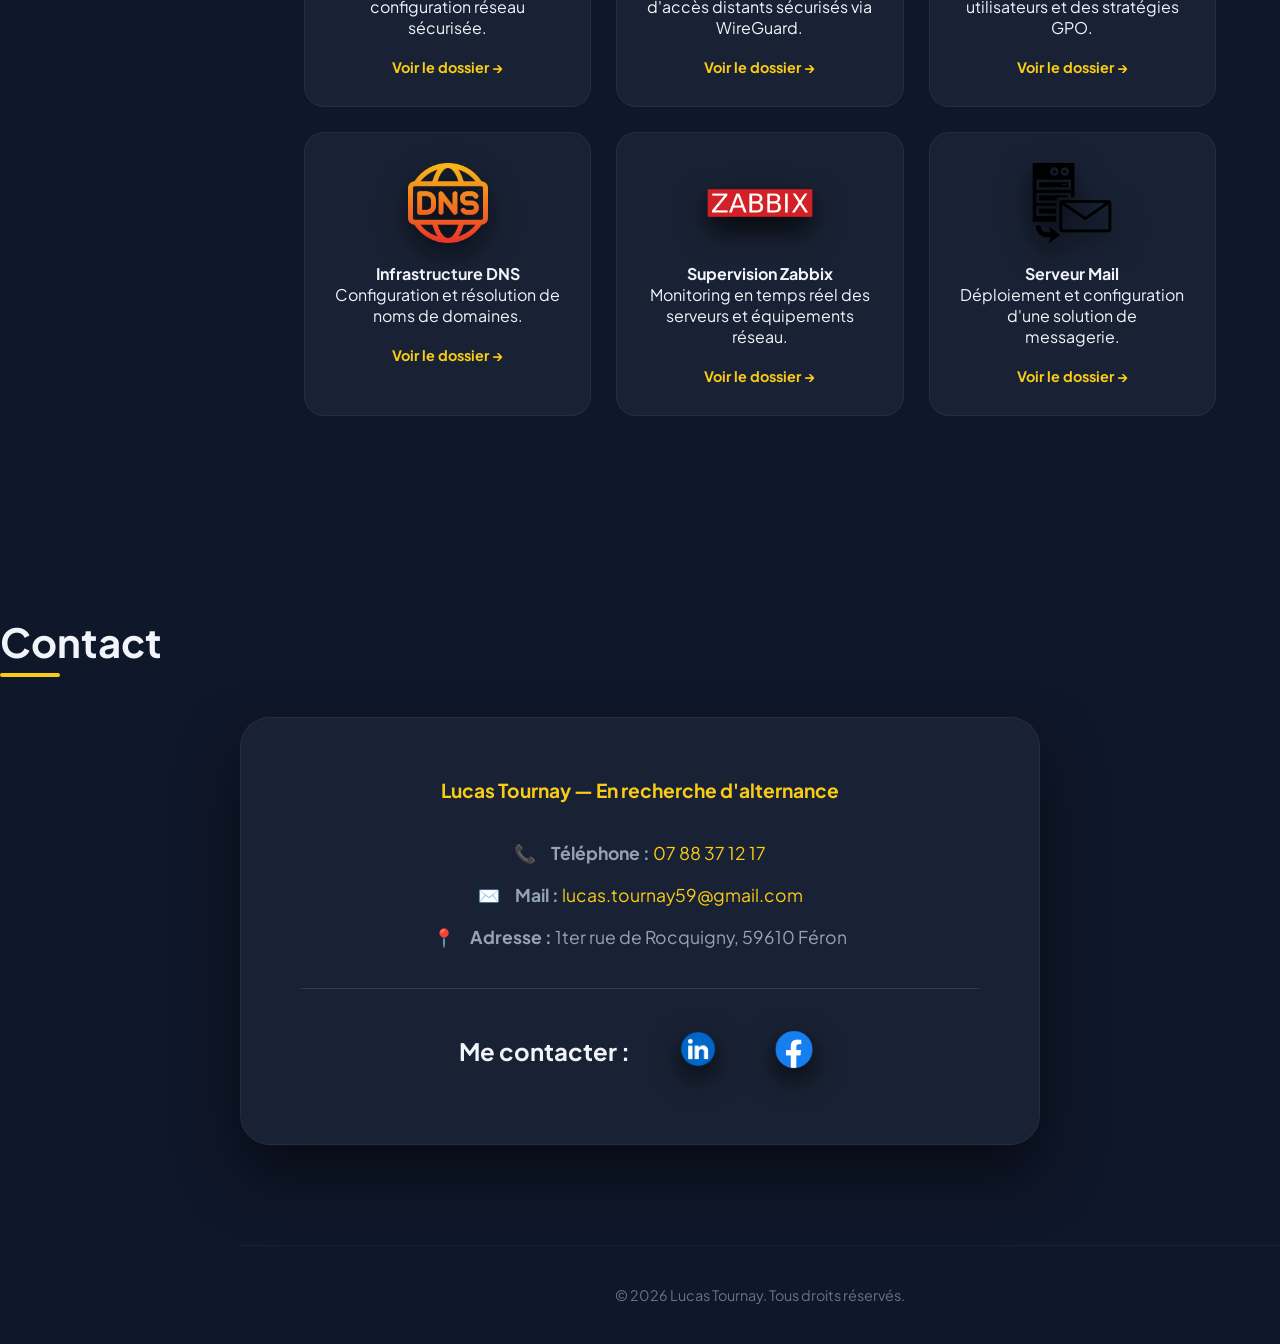
==== commit 399a5af3: "Update index.html" ====
--- a/index.html
+++ b/index.html
@@ -85,12 +85,11 @@
                         <img src="images/CESI-logo.jpg" alt="Logo CESI" class="project-real-img">
                     </div>
                     <h4>CESI de REIMS Bachelor Administrateur Systèmes et réseaux</h4>
-                    <p>
-                        Passionné par l'informatique et plus particulièrement par la gestion de parc et les réseaux, mon ambition est d'intégrer ce Bachelor en alternance. 
+                    
+                    <p> Passionné par l'informatique et plus particulièrement par la gestion de parc et les réseaux, mon ambition est d'intégrer ce Bachelor en alternance. </p>
                     <p> Ce cursus représente pour moi l'opportunité idéale de transformer mes acquis théoriques et techniques obtenus en BTS SIO SISR en une expertise professionnelle concrète. </p>
                     <p> Très investi lors de mes expériences chez SI Avesnois Lab, j'ai pu appréhender les enjeux de la maintenance de proximité et du déploiement automatisé (via des solutions comme OPSI). </p>
-                    <p>    Aujourd'hui, je souhaite approfondir ces compétences au sein d'une structure dynamique, afin d'apporter des solutions d'infrastructure fiables et sécurisées tout en poursuivant ma montée en compétences.</p>
-                    </p>
+                    <p> Aujourd'hui, je souhaite approfondir ces compétences au sein d'une structure dynamique, afin d'apporter des solutions d'infrastructure fiables et sécurisées tout en poursuivant ma montée en compétences.</p>
                 </div>
             </div>
         </section>
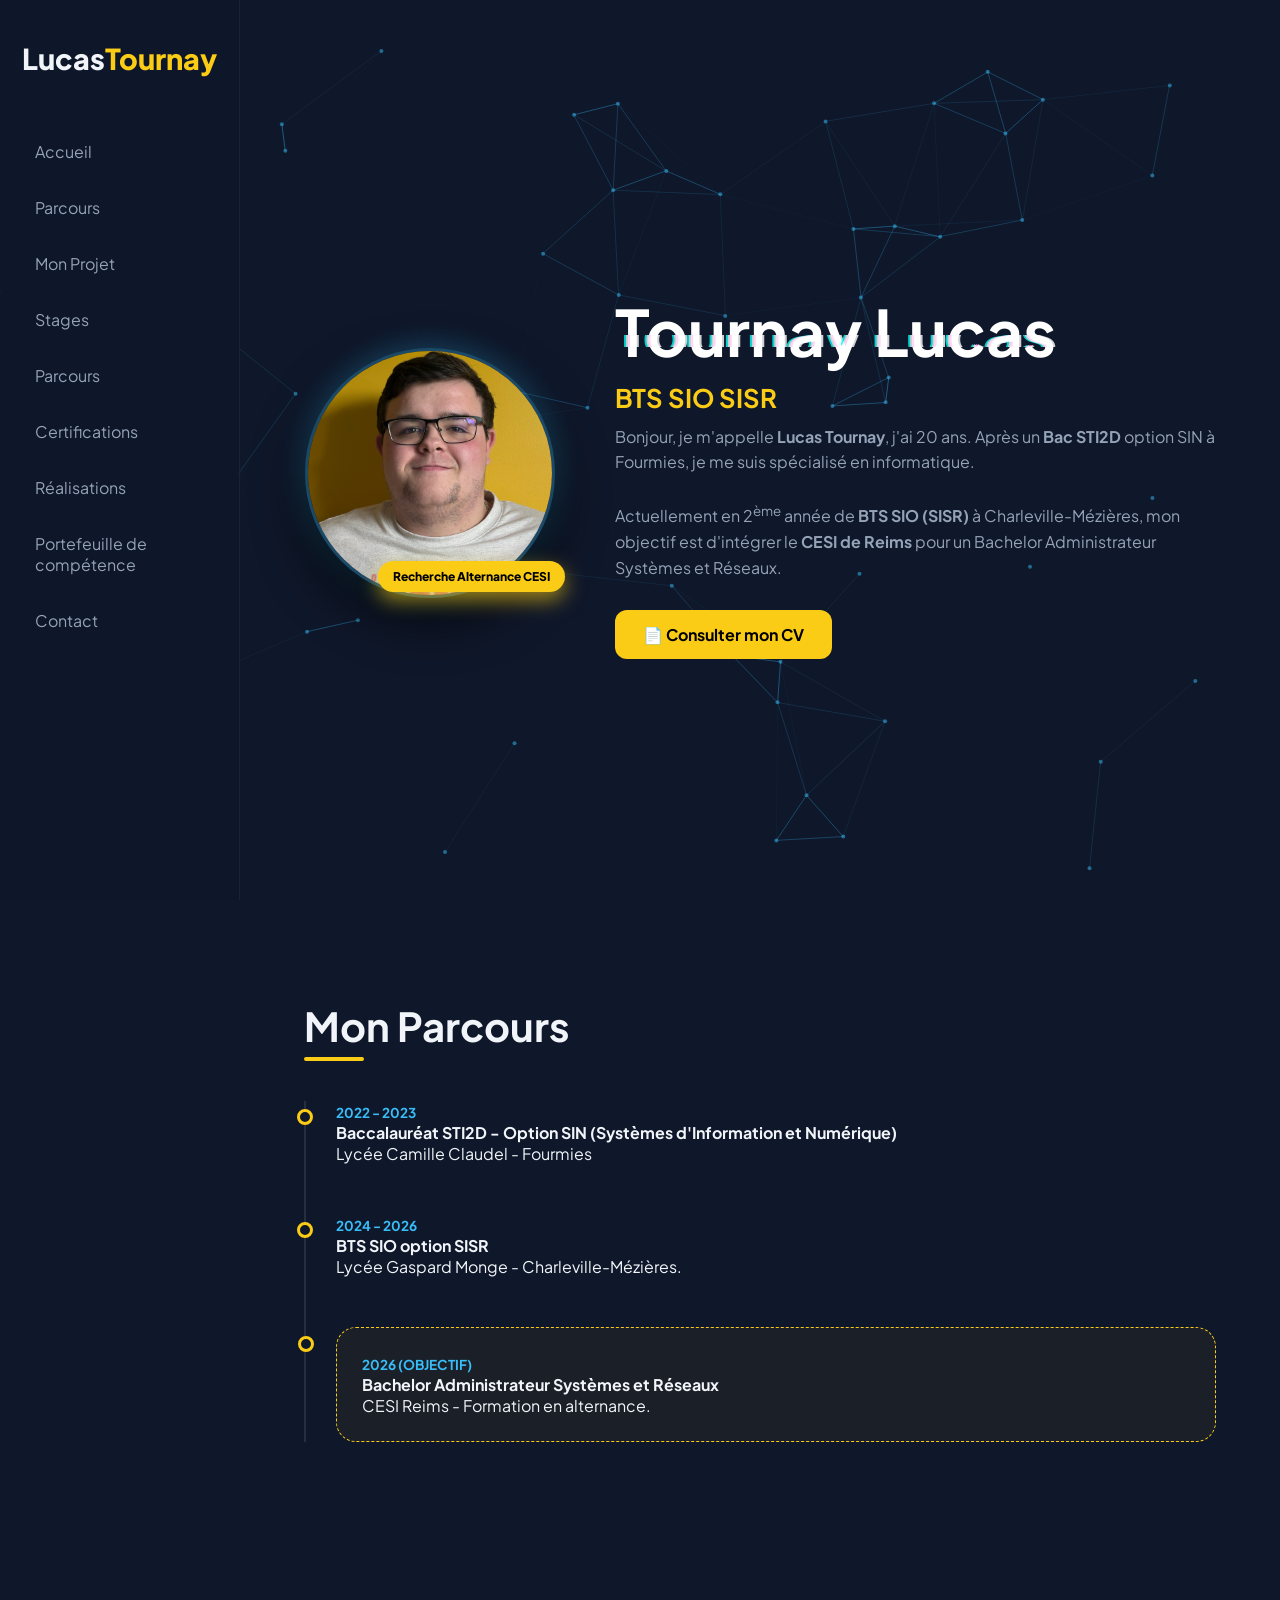
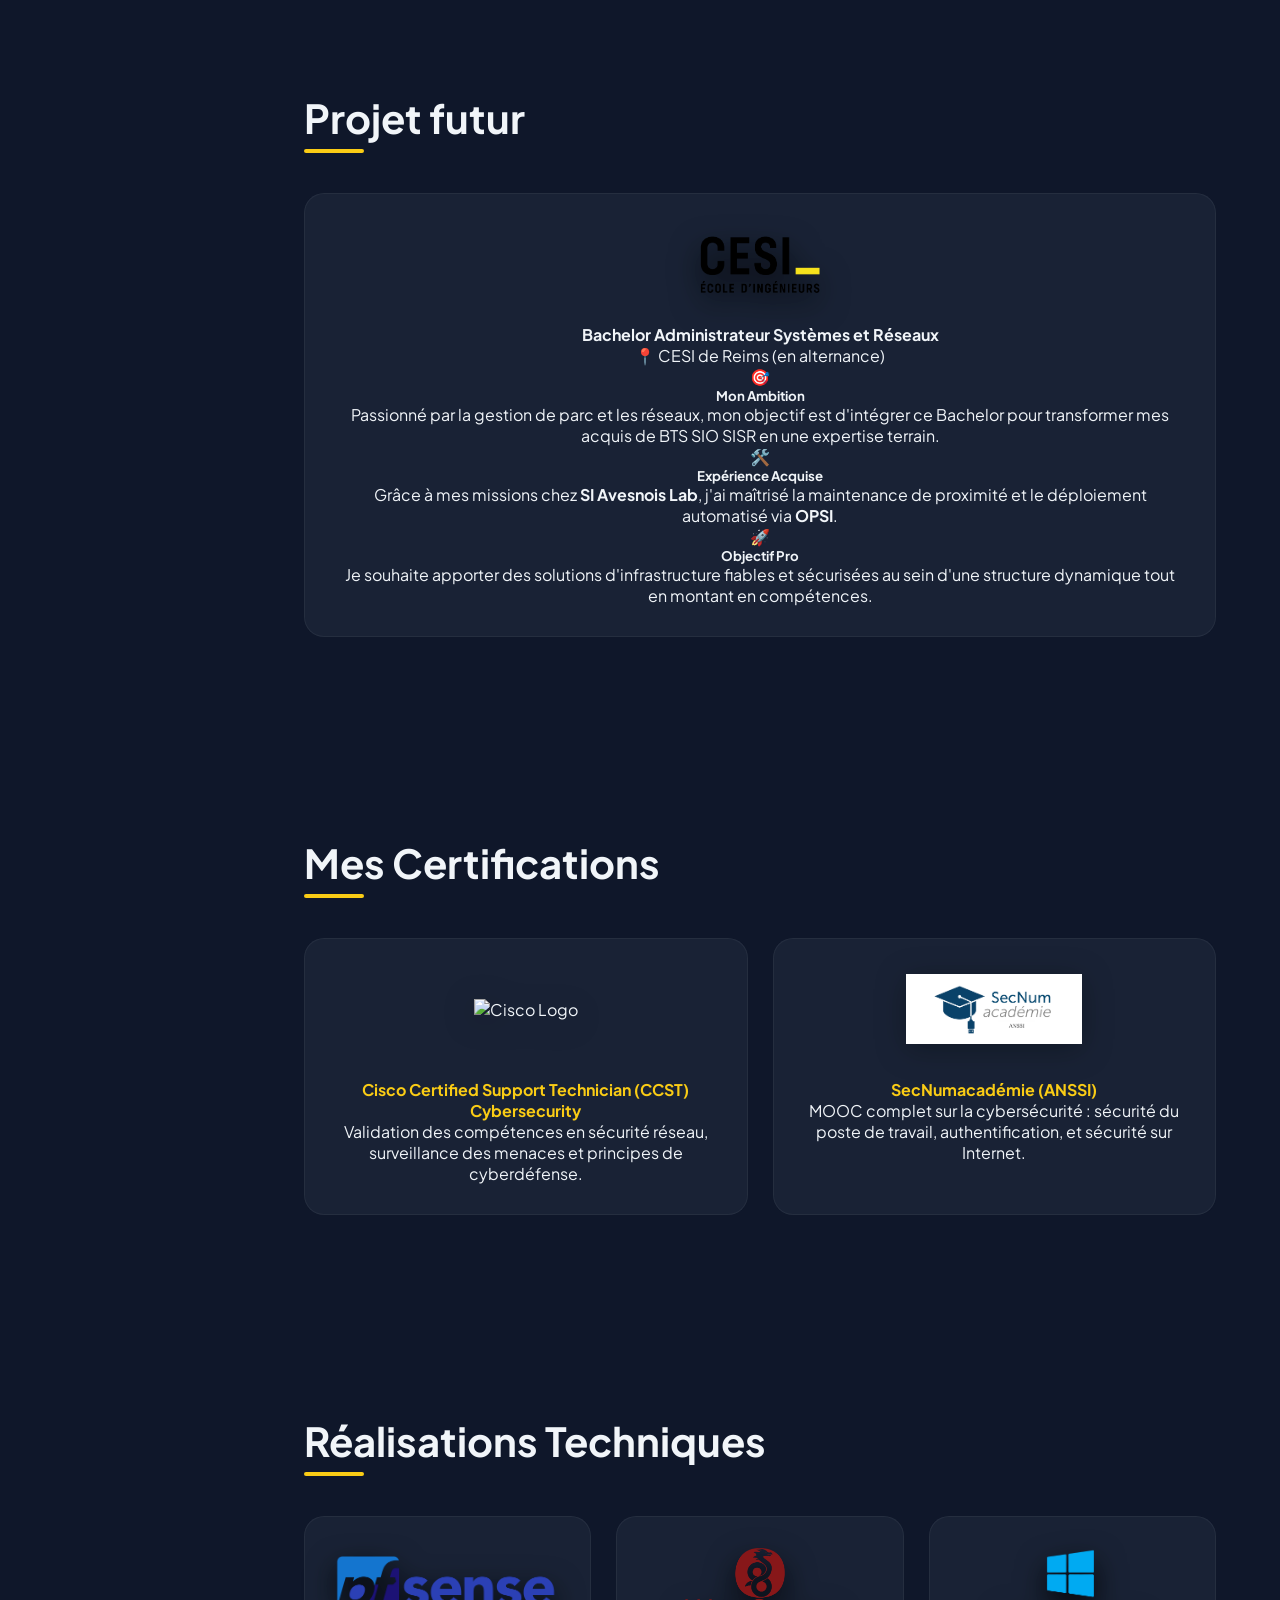
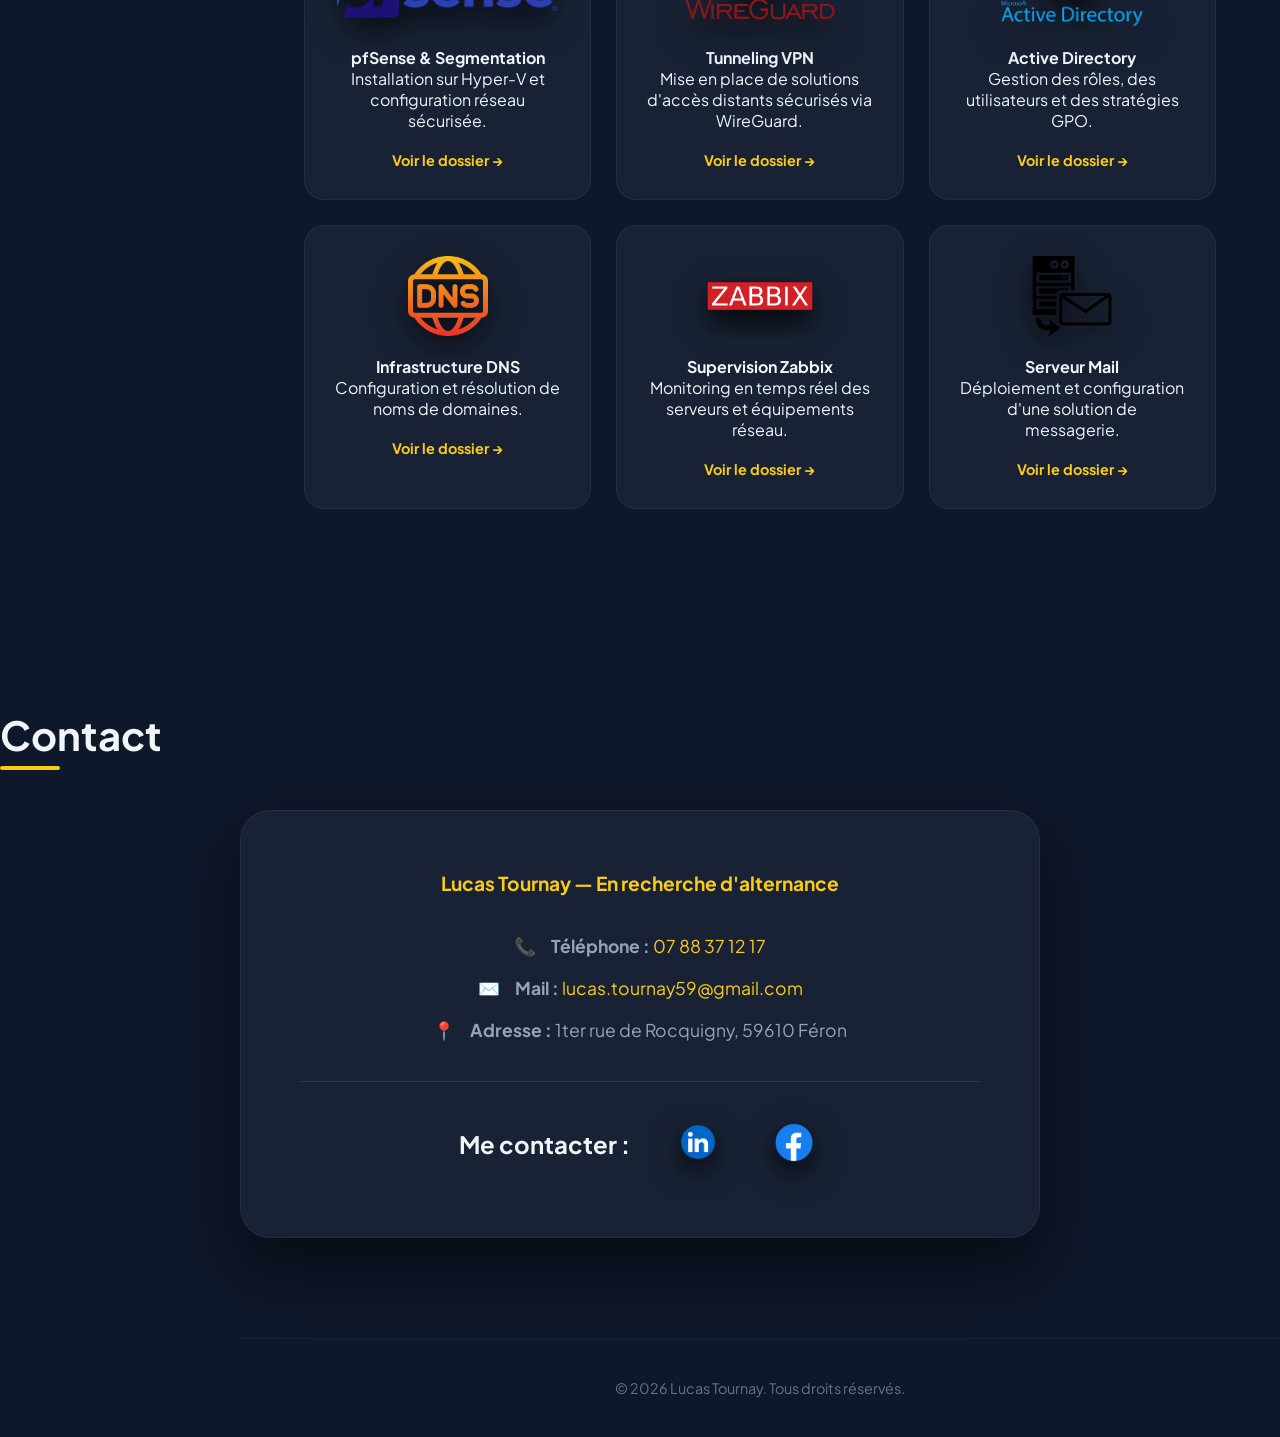
==== commit 71fc365b: "Update index.html" ====
--- a/index.html
+++ b/index.html
@@ -77,19 +77,37 @@
             </div>
         </section>
 
-        <section class="section" id="choix-cesi" data-aos="flip-up">
+        <section class="section" id="choix-cesi" data-aos="fade-up">
             <h2 class="section-title">Projet futur</h2>
-            <div class="project-grid">
-                <div class="project-card cesi-special hover-float">
+            <div class="project-card cesi-container">
+                <div class="cesi-header">
                     <div class="project-img-container">
                         <img src="images/CESI-logo.jpg" alt="Logo CESI" class="project-real-img">
                     </div>
-                    <h4>CESI de REIMS Bachelor Administrateur Systèmes et réseaux</h4>
-                    
-                    <p> Passionné par l'informatique et plus particulièrement par la gestion de parc et les réseaux, mon ambition est d'intégrer ce Bachelor en alternance. </p>
-                    <p> Ce cursus représente pour moi l'opportunité idéale de transformer mes acquis théoriques et techniques obtenus en BTS SIO SISR en une expertise professionnelle concrète. </p>
-                    <p> Très investi lors de mes expériences chez SI Avesnois Lab, j'ai pu appréhender les enjeux de la maintenance de proximité et du déploiement automatisé (via des solutions comme OPSI). </p>
-                    <p> Aujourd'hui, je souhaite approfondir ces compétences au sein d'une structure dynamique, afin d'apporter des solutions d'infrastructure fiables et sécurisées tout en poursuivant ma montée en compétences.</p>
+                    <div class="cesi-title">
+                        <h4>Bachelor Administrateur Systèmes et Réseaux</h4>
+                        <p class="location">📍 CESI de Reims (en alternance)</p>
+                    </div>
+                </div>
+
+                <div class="cesi-content">
+                    <div class="content-block">
+                        <span class="icon">🎯</span>
+                        <h5>Mon Ambition</h5>
+                        <p>Passionné par la gestion de parc et les réseaux, mon objectif est d'intégrer ce Bachelor pour transformer mes acquis de BTS SIO SISR en une expertise terrain.</p>
+                    </div>
+
+                    <div class="content-block">
+                        <span class="icon">🛠️</span>
+                        <h5>Expérience Acquise</h5>
+                        <p>Grâce à mes missions chez <strong>SI Avesnois Lab</strong>, j'ai maîtrisé la maintenance de proximité et le déploiement automatisé via <strong>OPSI</strong>.</p>
+                    </div>
+
+                    <div class="content-block">
+                        <span class="icon">🚀</span>
+                        <h5>Objectif Pro</h5>
+                        <p>Je souhaite apporter des solutions d'infrastructure fiables et sécurisées au sein d'une structure dynamique tout en montant en compétences.</p>
+                    </div>
                 </div>
             </div>
         </section>
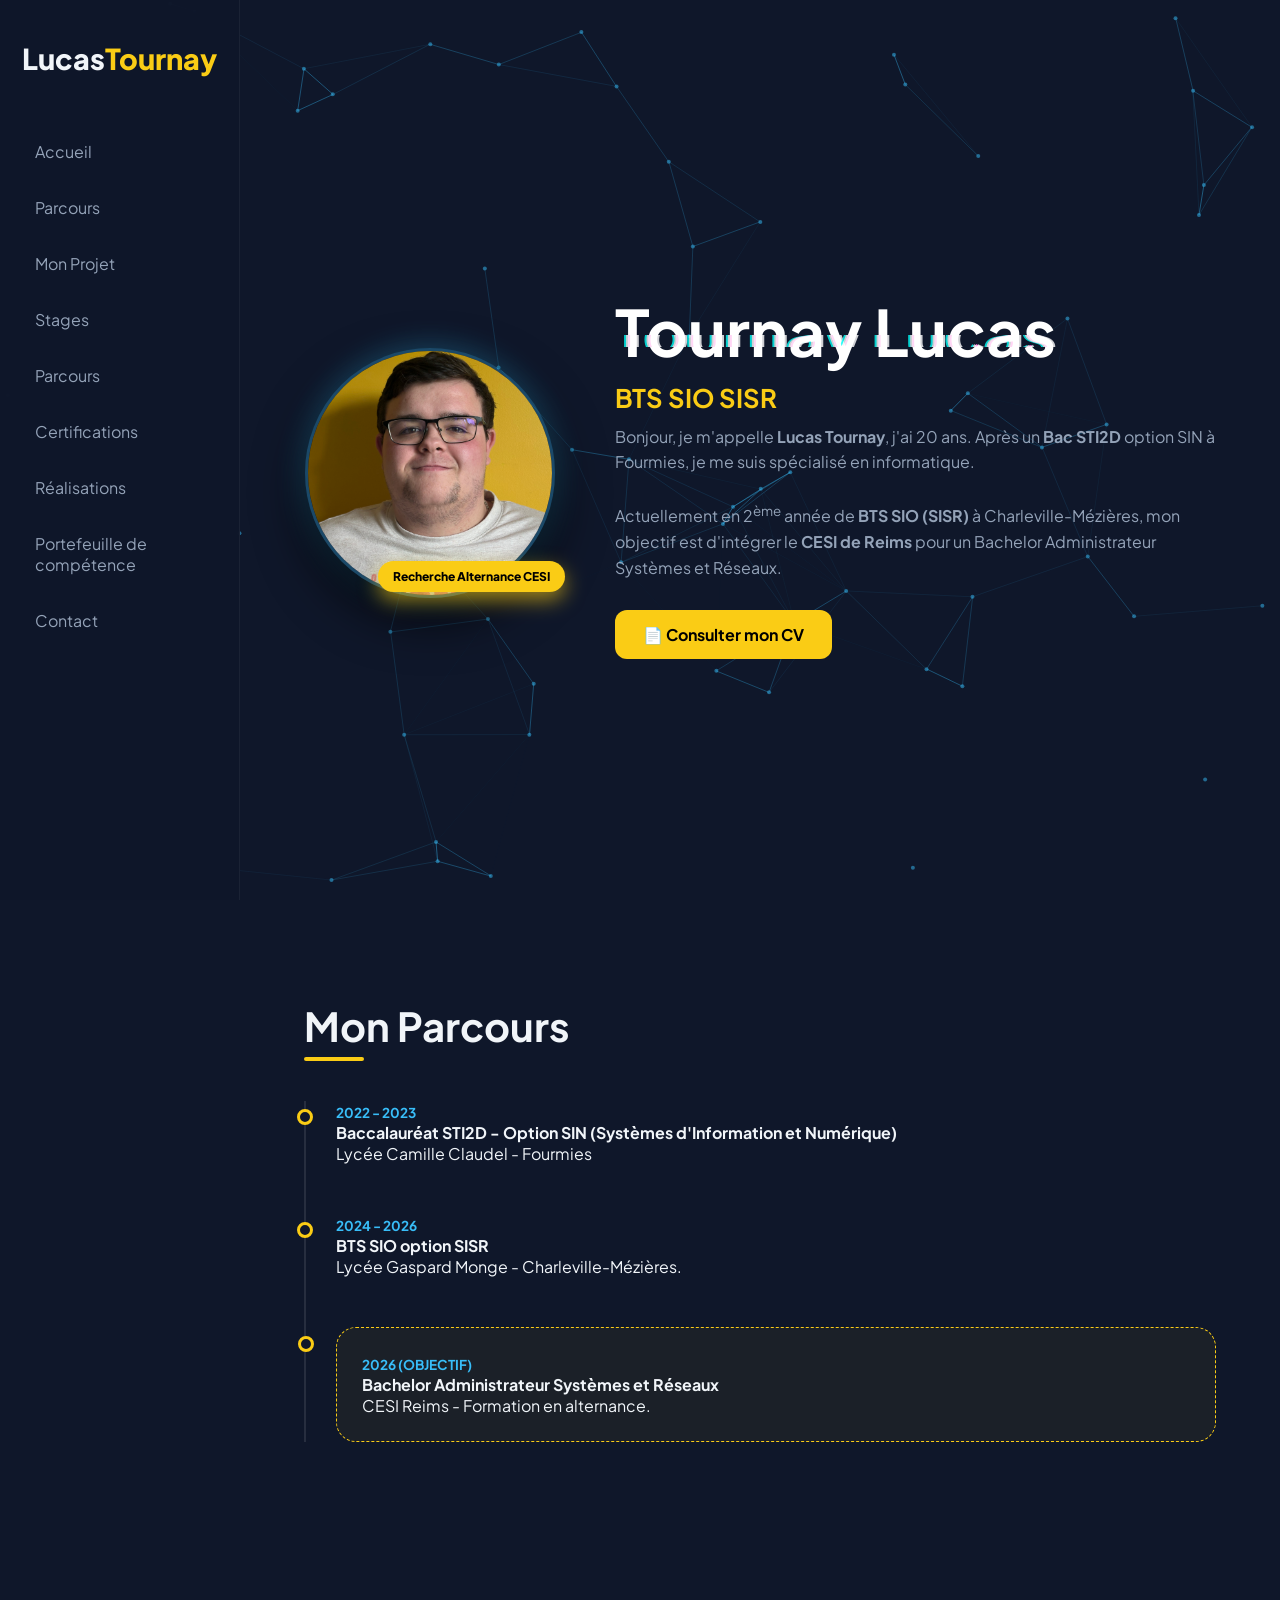
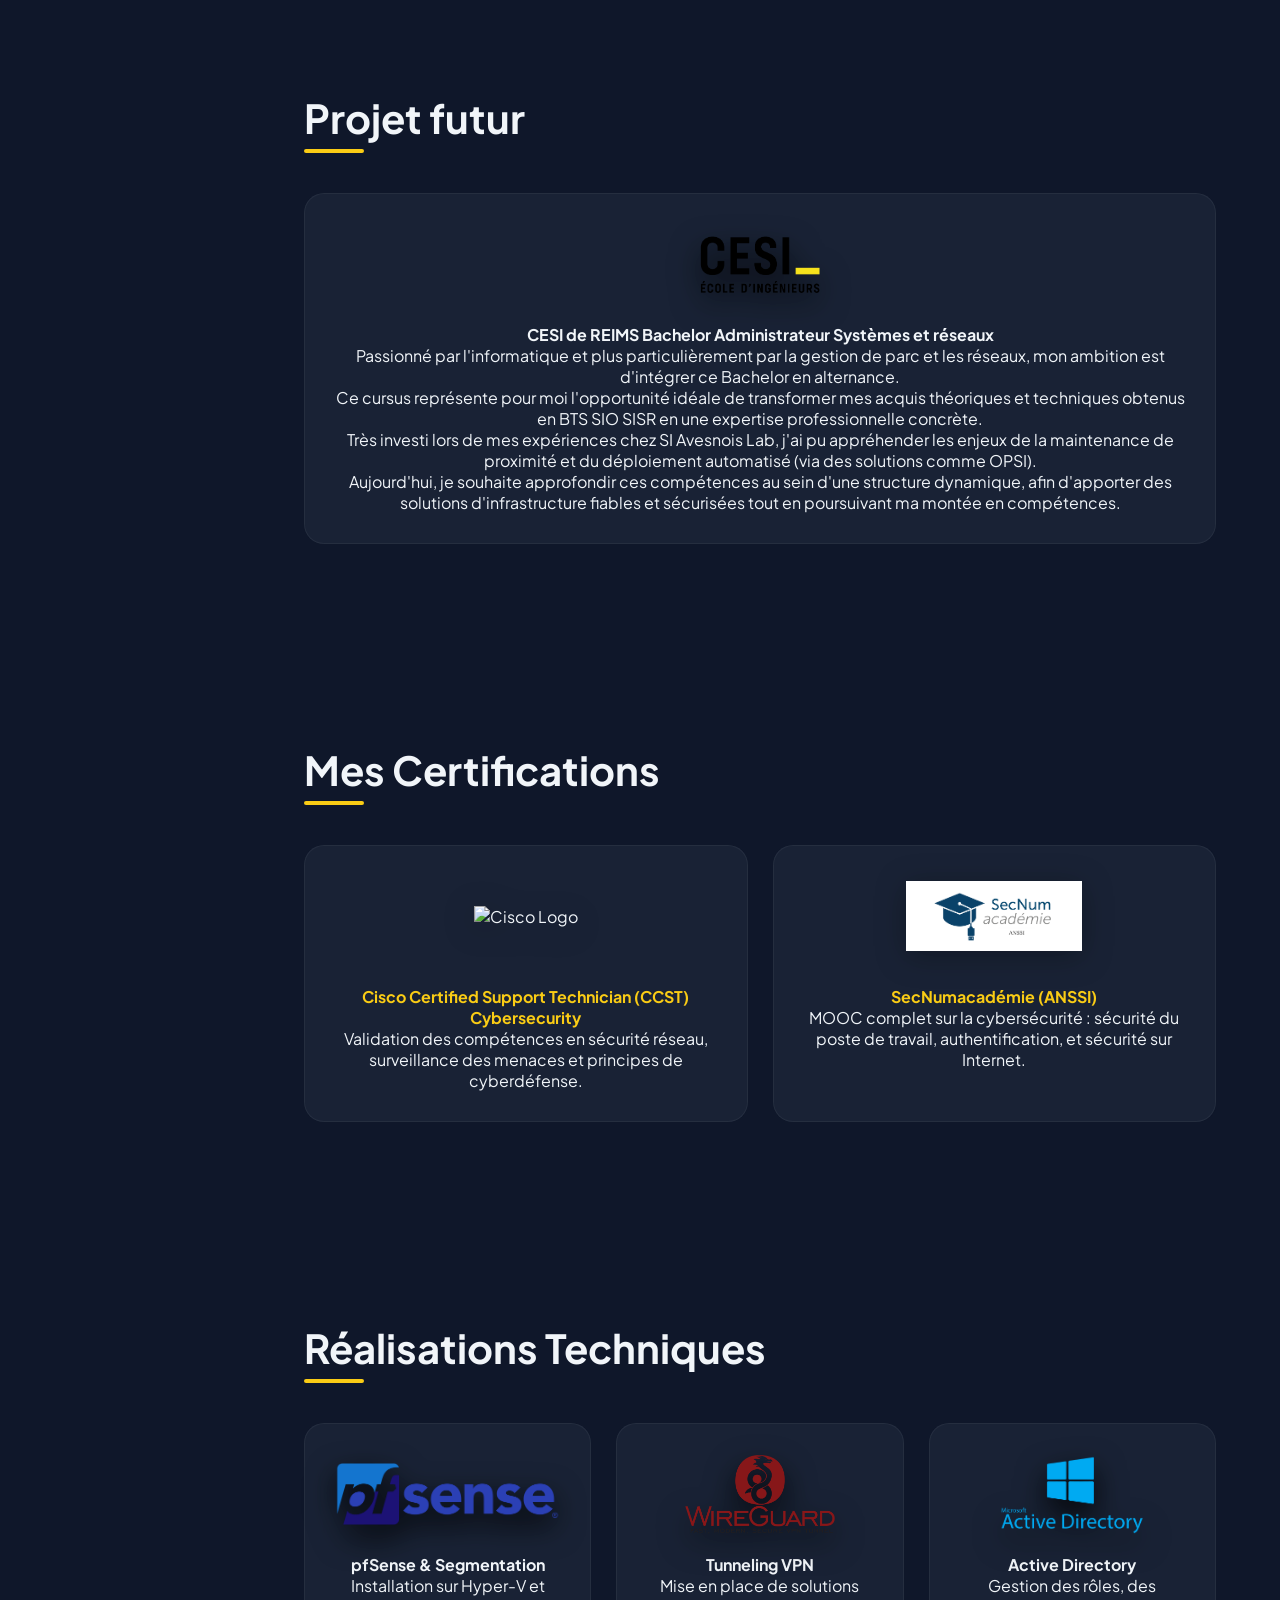
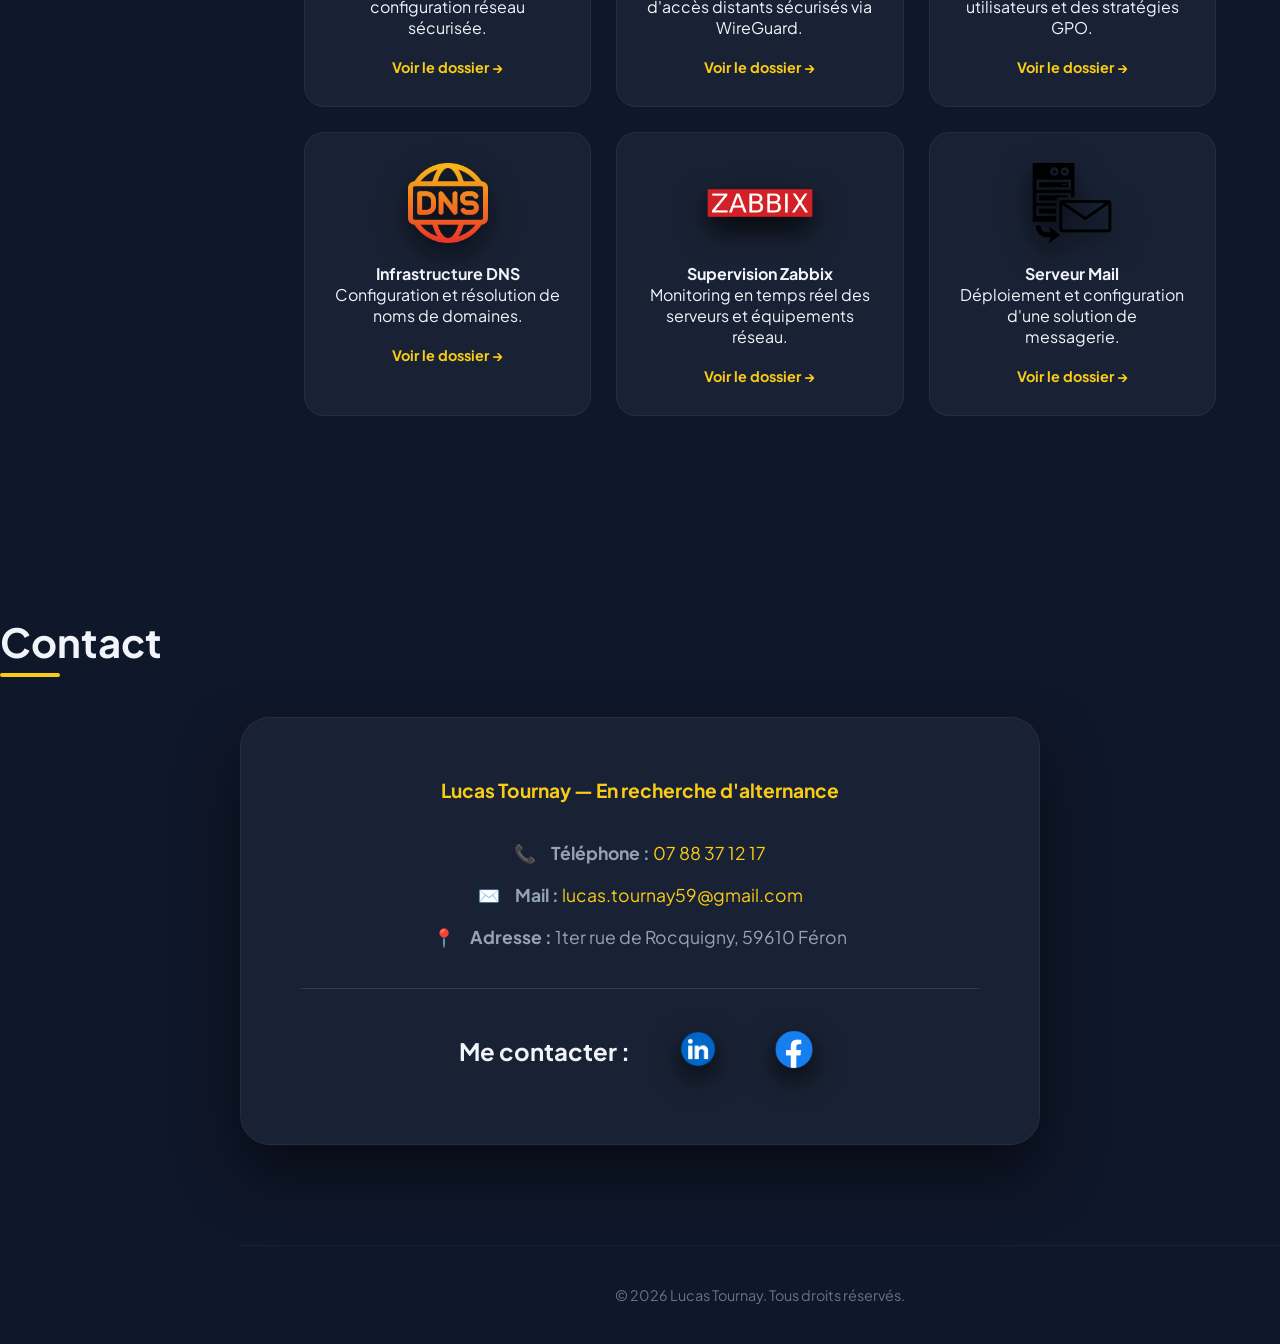
==== commit 9b1c1f1a: "Update index.html" ====
--- a/index.html
+++ b/index.html
@@ -77,37 +77,18 @@
             </div>
         </section>
 
-        <section class="section" id="choix-cesi" data-aos="fade-up">
+<section class="section" id="choix-cesi" data-aos="flip-up">
             <h2 class="section-title">Projet futur</h2>
-            <div class="project-card cesi-container">
-                <div class="cesi-header">
+            <div class="project-grid">
+                <div class="project-card cesi-special hover-float">
                     <div class="project-img-container">
                         <img src="images/CESI-logo.jpg" alt="Logo CESI" class="project-real-img">
                     </div>
-                    <div class="cesi-title">
-                        <h4>Bachelor Administrateur Systèmes et Réseaux</h4>
-                        <p class="location">📍 CESI de Reims (en alternance)</p>
-                    </div>
-                </div>
-
-                <div class="cesi-content">
-                    <div class="content-block">
-                        <span class="icon">🎯</span>
-                        <h5>Mon Ambition</h5>
-                        <p>Passionné par la gestion de parc et les réseaux, mon objectif est d'intégrer ce Bachelor pour transformer mes acquis de BTS SIO SISR en une expertise terrain.</p>
-                    </div>
-
-                    <div class="content-block">
-                        <span class="icon">🛠️</span>
-                        <h5>Expérience Acquise</h5>
-                        <p>Grâce à mes missions chez <strong>SI Avesnois Lab</strong>, j'ai maîtrisé la maintenance de proximité et le déploiement automatisé via <strong>OPSI</strong>.</p>
-                    </div>
-
-                    <div class="content-block">
-                        <span class="icon">🚀</span>
-                        <h5>Objectif Pro</h5>
-                        <p>Je souhaite apporter des solutions d'infrastructure fiables et sécurisées au sein d'une structure dynamique tout en montant en compétences.</p>
-                    </div>
+                    <h4>CESI de REIMS Bachelor Administrateur Systèmes et réseaux</h4>
+                    <p> Passionné par l'informatique et plus particulièrement par la gestion de parc et les réseaux, mon ambition est d'intégrer ce Bachelor en alternance. </p>
+                    <p> Ce cursus représente pour moi l'opportunité idéale de transformer mes acquis théoriques et techniques obtenus en BTS SIO SISR en une expertise professionnelle concrète. </p>
+                    <p> Très investi lors de mes expériences chez SI Avesnois Lab, j'ai pu appréhender les enjeux de la maintenance de proximité et du déploiement automatisé (via des solutions comme OPSI). </p>
+                    <p> Aujourd'hui, je souhaite approfondir ces compétences au sein d'une structure dynamique, afin d'apporter des solutions d'infrastructure fiables et sécurisées tout en poursuivant ma montée en compétences.</p>
                 </div>
             </div>
         </section>
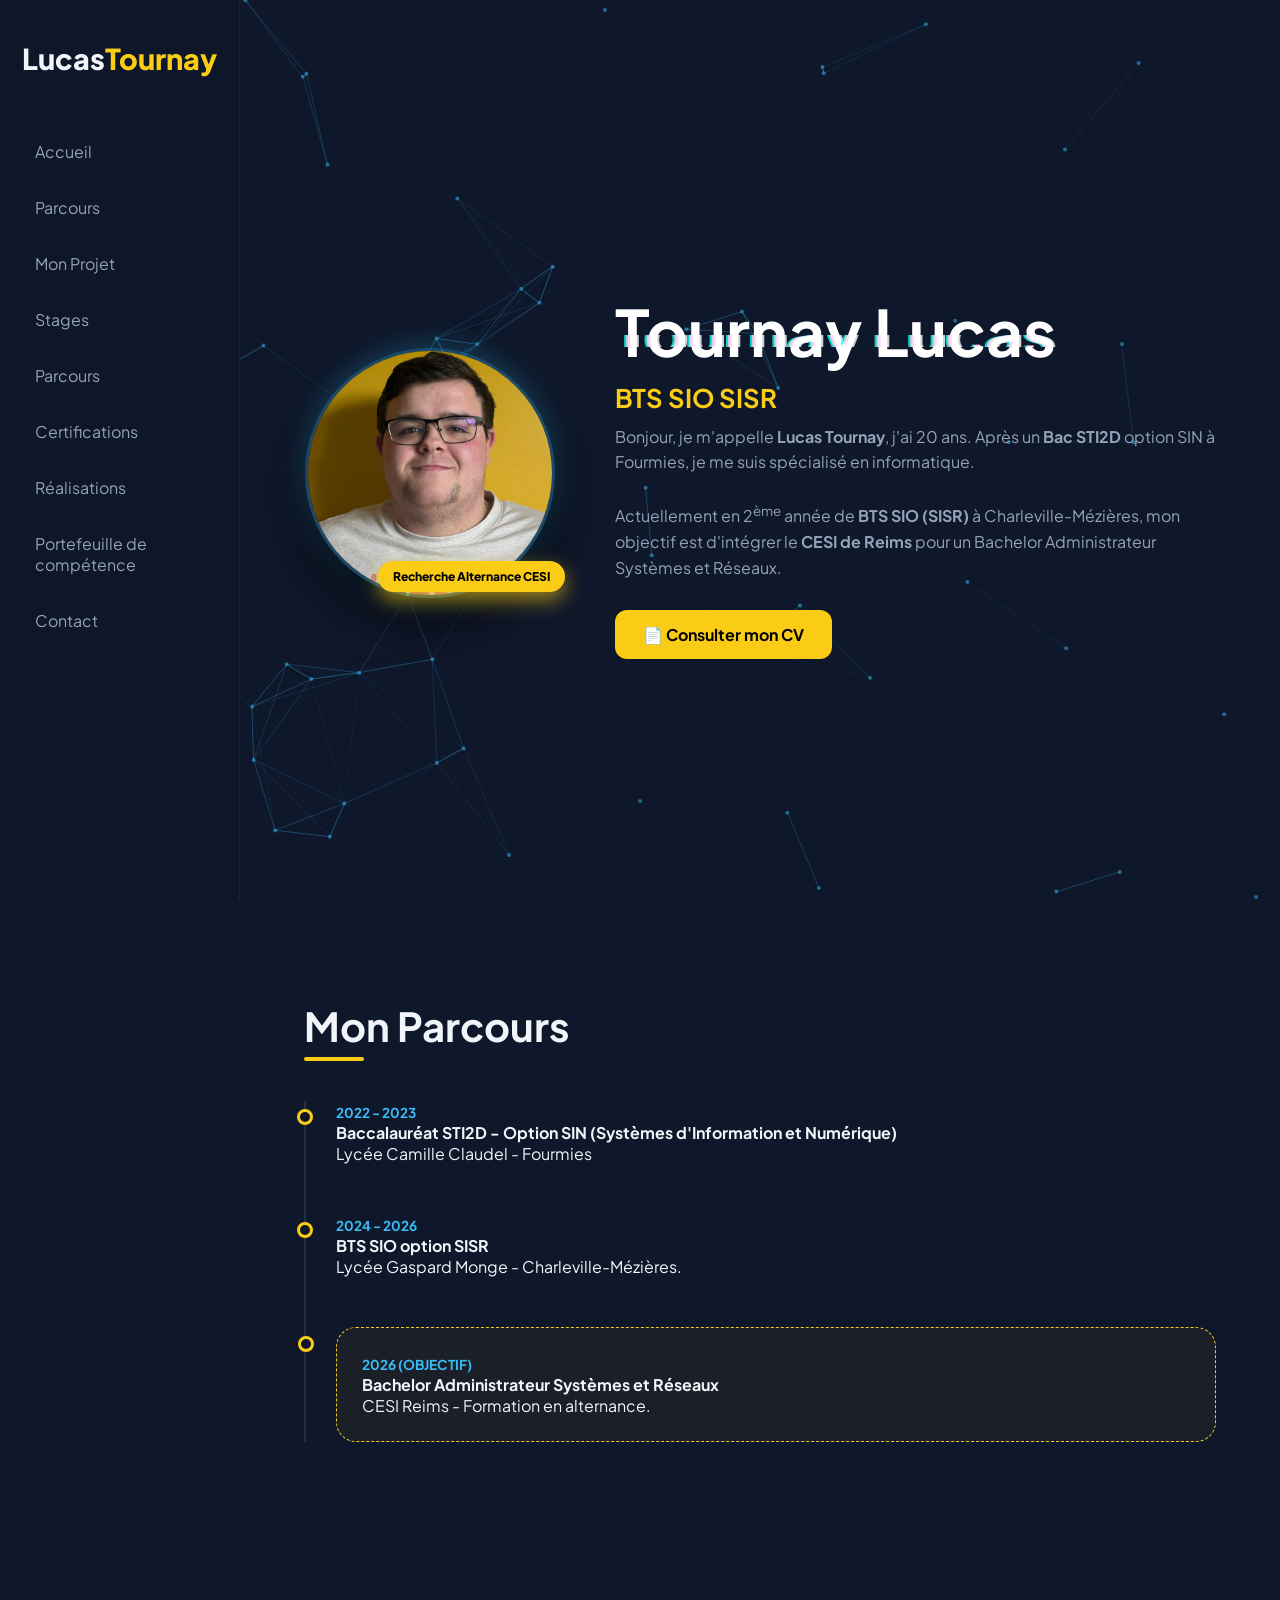
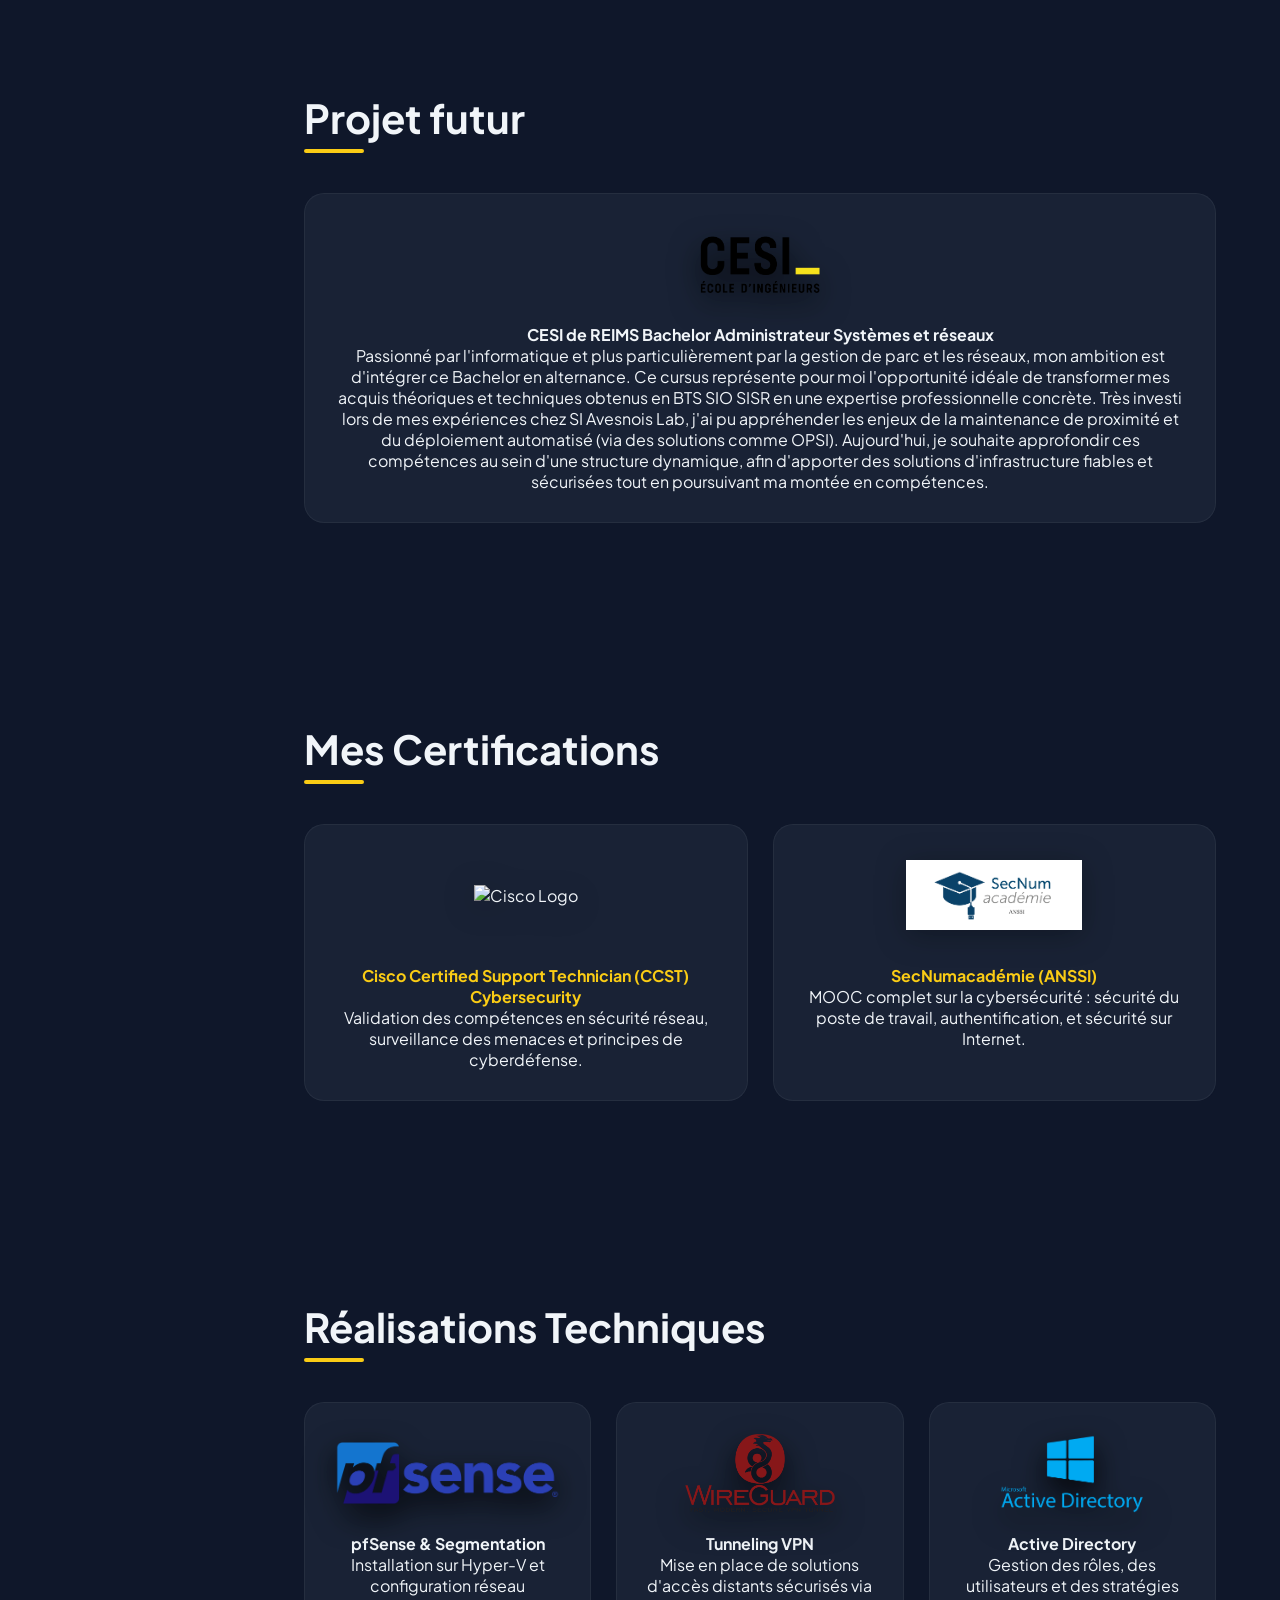
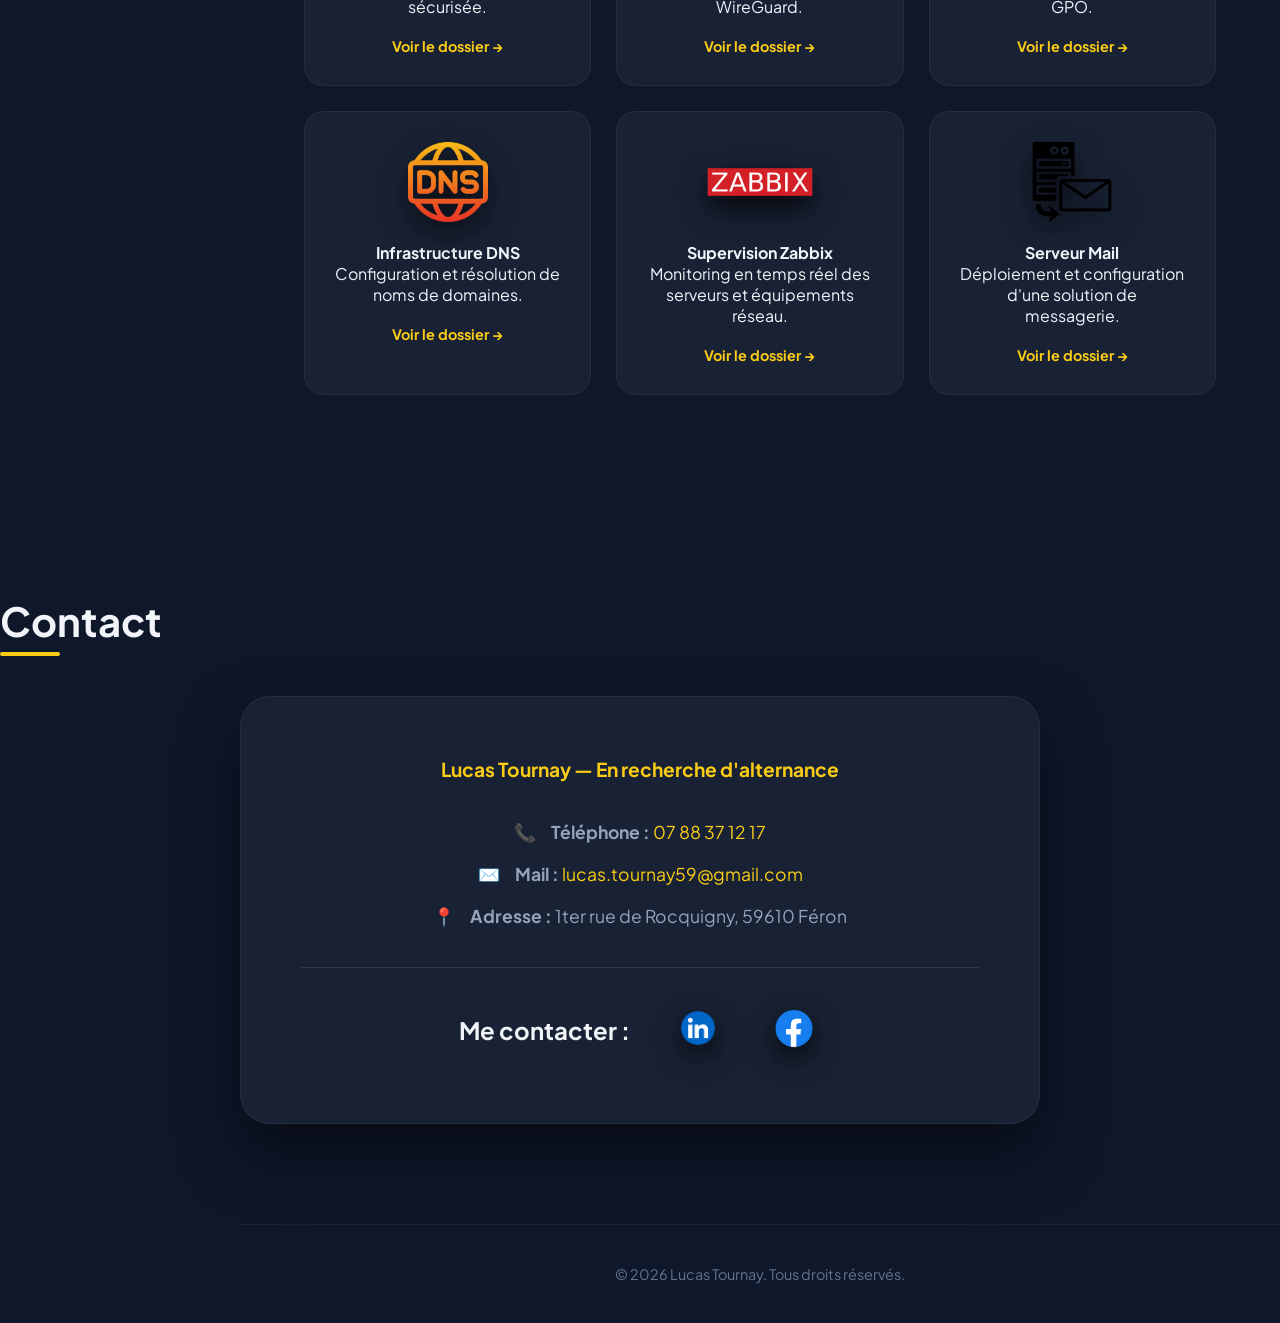
==== commit a50f4370: "Update index.html" ====
--- a/index.html
+++ b/index.html
@@ -77,18 +77,20 @@
             </div>
         </section>
 
-<section class="section" id="choix-cesi" data-aos="flip-up">
+        <section class="section" id="choix-cesi" data-aos="flip-up">
             <h2 class="section-title">Projet futur</h2>
             <div class="project-grid">
                 <div class="project-card cesi-special hover-float">
                     <div class="project-img-container">
                         <img src="images/CESI-logo.jpg" alt="Logo CESI" class="project-real-img">
                     </div>
-                    <h4>CESI de REIMS Bachelor Administrateur Systèmes et réseaux</h4>
-                    <p> Passionné par l'informatique et plus particulièrement par la gestion de parc et les réseaux, mon ambition est d'intégrer ce Bachelor en alternance. </p>
-                    <p> Ce cursus représente pour moi l'opportunité idéale de transformer mes acquis théoriques et techniques obtenus en BTS SIO SISR en une expertise professionnelle concrète. </p>
-                    <p> Très investi lors de mes expériences chez SI Avesnois Lab, j'ai pu appréhender les enjeux de la maintenance de proximité et du déploiement automatisé (via des solutions comme OPSI). </p>
-                    <p> Aujourd'hui, je souhaite approfondir ces compétences au sein d'une structure dynamique, afin d'apporter des solutions d'infrastructure fiables et sécurisées tout en poursuivant ma montée en compétences.</p>
+                    <h4 class="text-left underline">CESI de REIMS Bachelor Administrateur Systèmes et réseaux</h4>
+                    <p class="text-left">
+                        Passionné par l'informatique et plus particulièrement par la gestion de parc et les réseaux, mon ambition est d'intégrer ce Bachelor en alternance.
+                        Ce cursus représente pour moi l'opportunité idéale de transformer mes acquis théoriques et techniques obtenus en BTS SIO SISR en une expertise professionnelle concrète.
+                        Très investi lors de mes expériences chez SI Avesnois Lab, j'ai pu appréhender les enjeux de la maintenance de proximité et du déploiement automatisé (via des solutions comme OPSI). 
+                        Aujourd'hui, je souhaite approfondir ces compétences au sein d'une structure dynamique, afin d'apporter des solutions d'infrastructure fiables et sécurisées tout en poursuivant ma montée en compétences.
+                    </p>
                 </div>
             </div>
         </section>
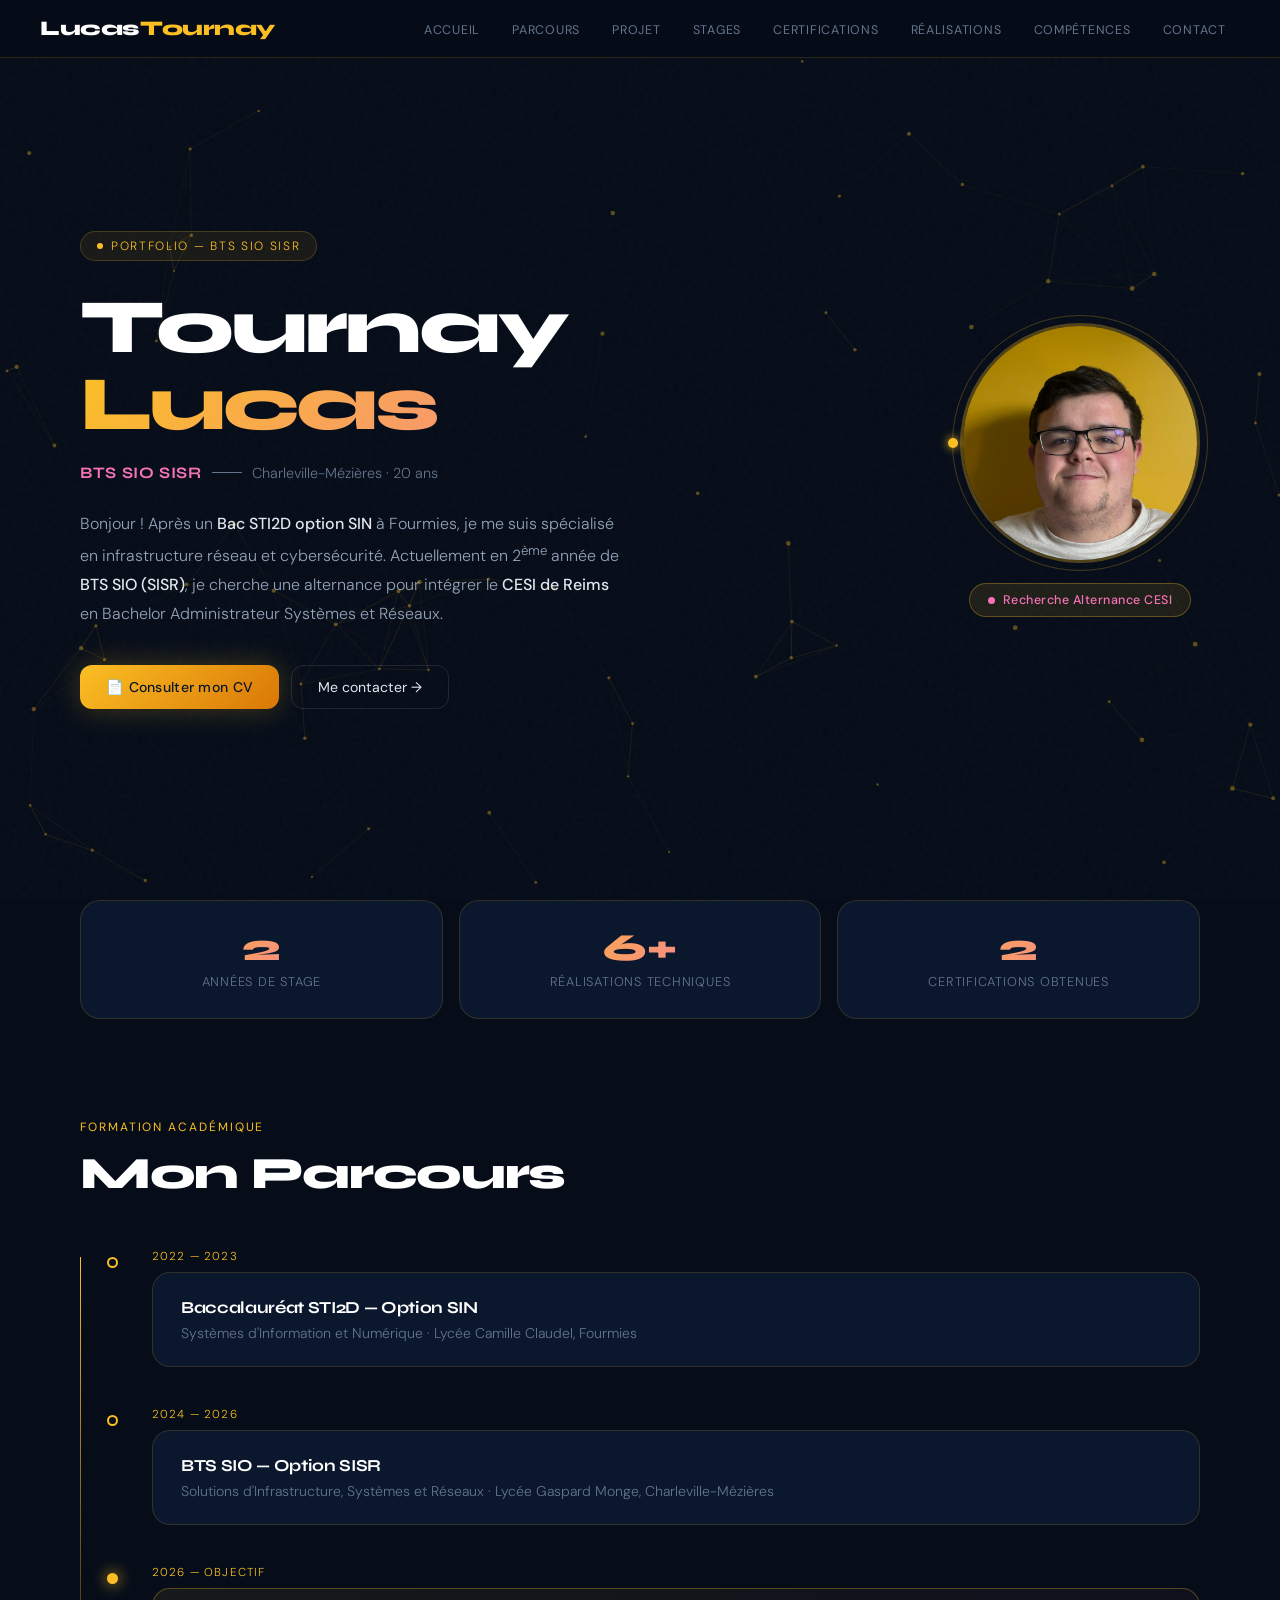
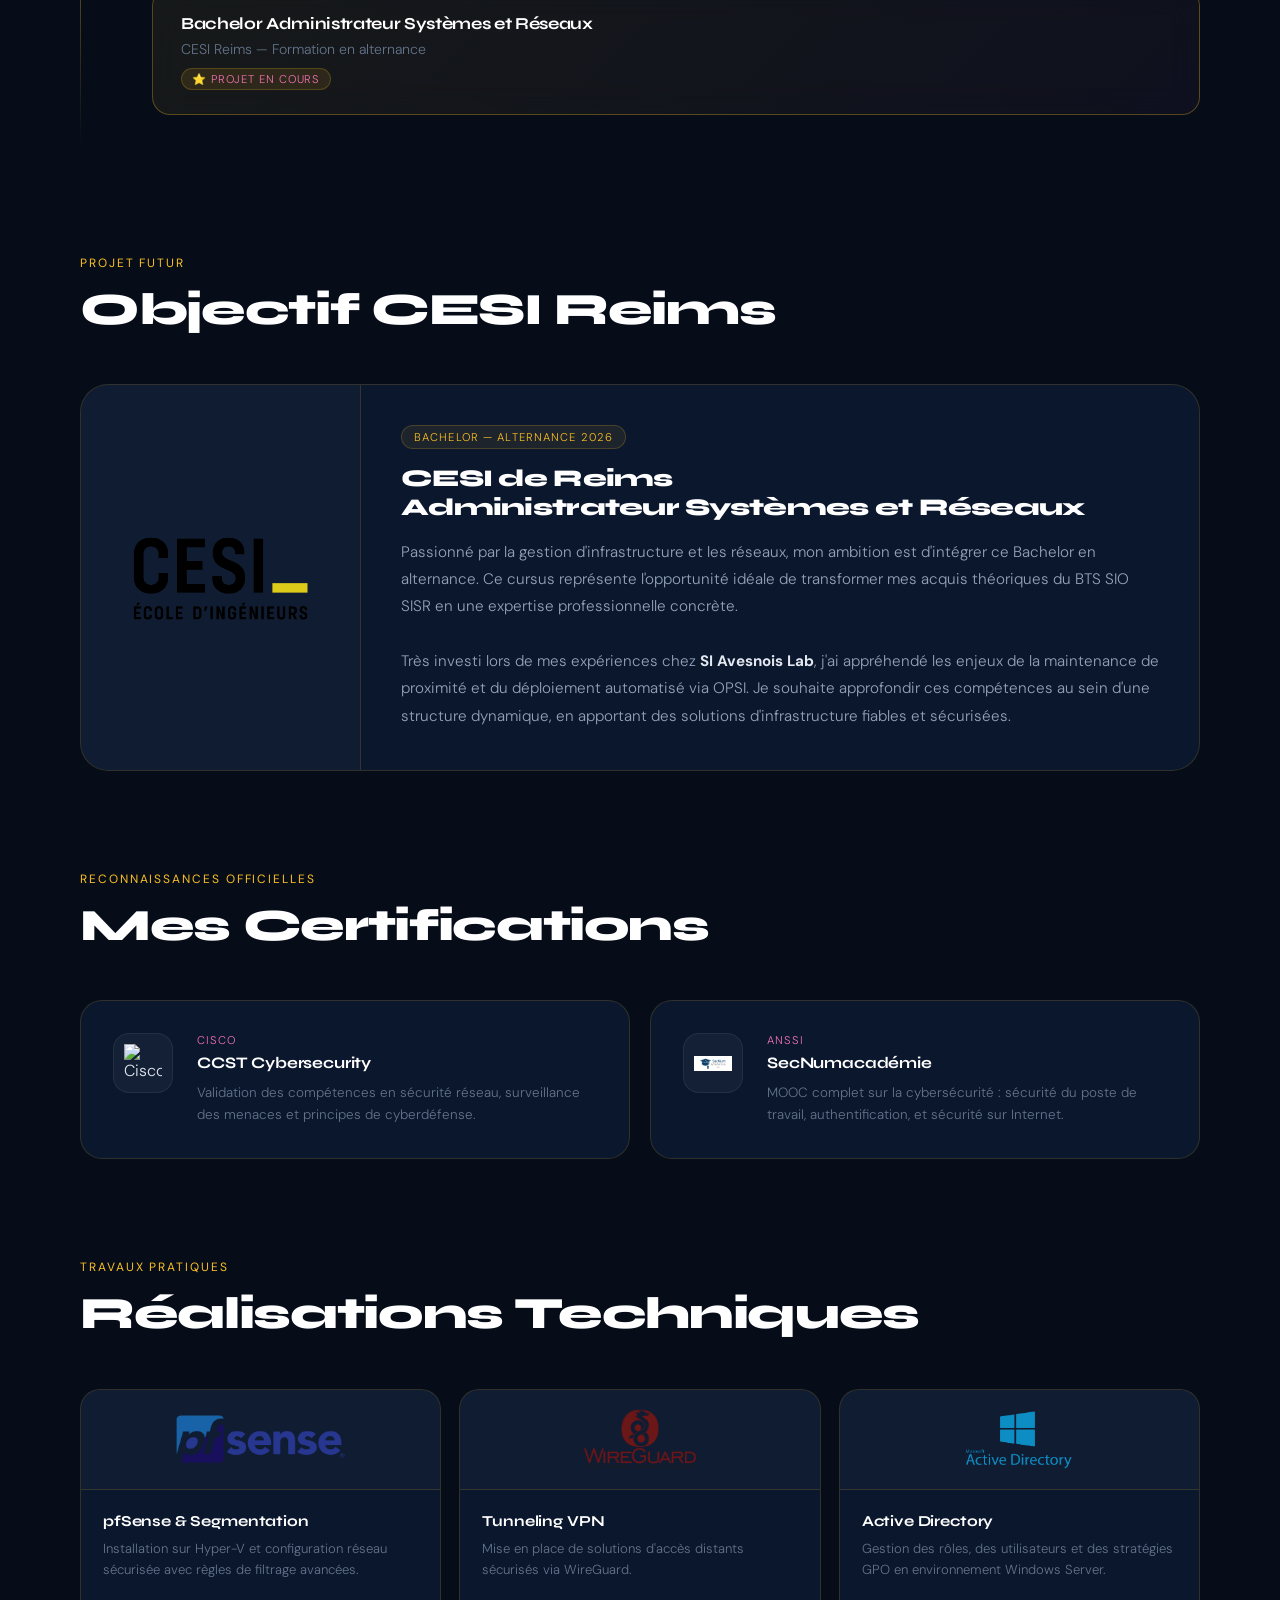
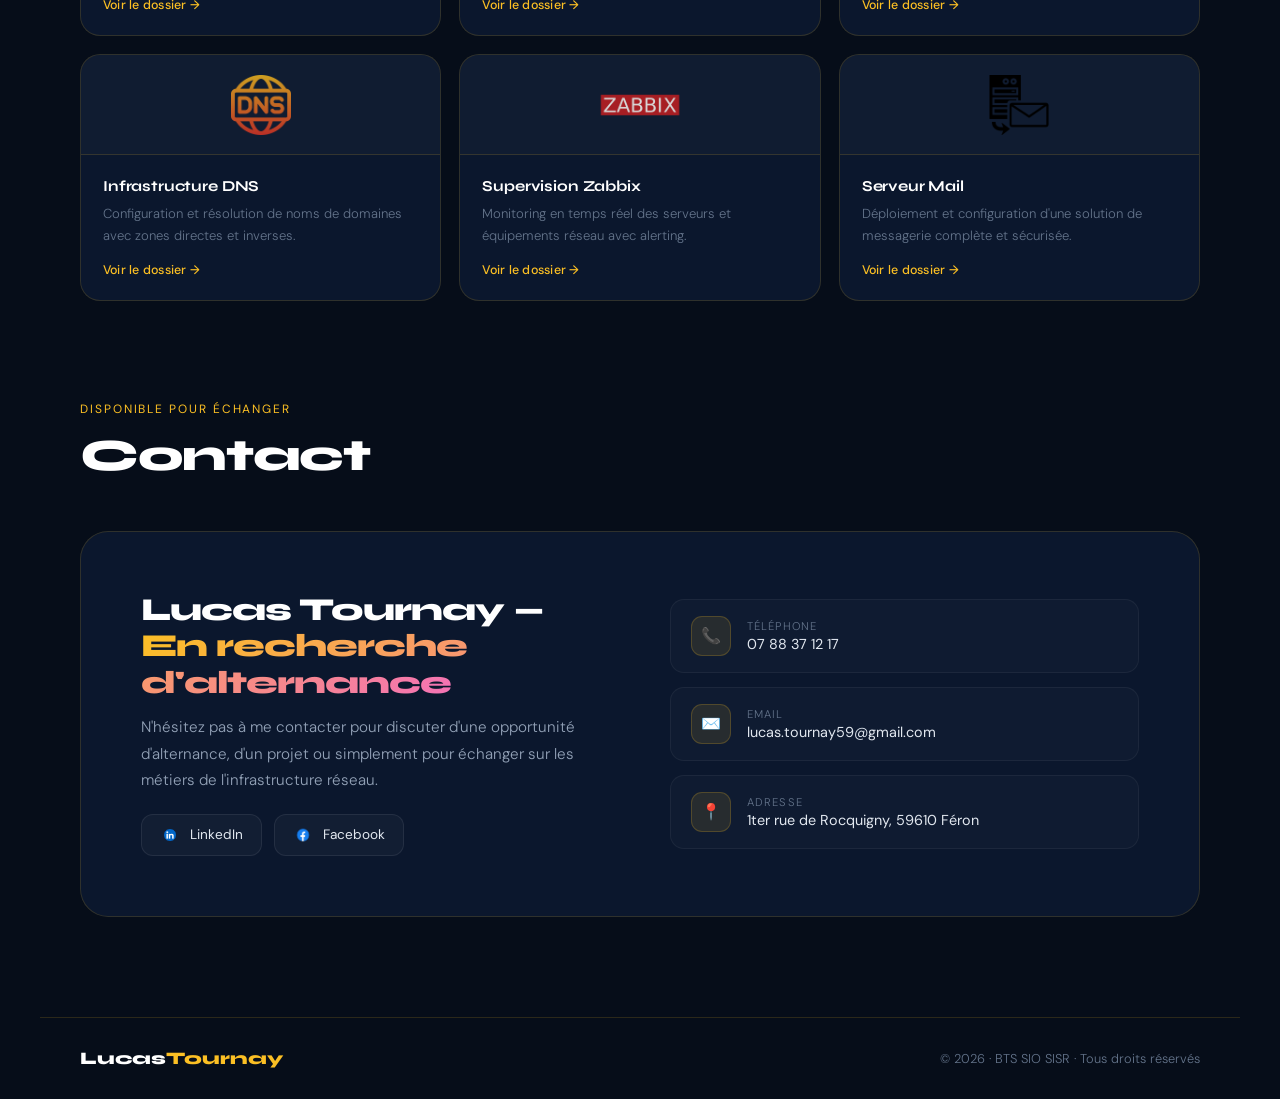
==== commit cdaf9fe2: "Update index.html" ====
--- a/index.html
+++ b/index.html
@@ -4,257 +4,1274 @@
 <head>
     <meta charset="UTF-8">
     <meta name="viewport" content="width=device-width, initial-scale=1.0">
-    <title>Lucas Tournay | Portfolio Dynamique</title>
-    <link rel="stylesheet" href="style.css">
-    <link href="https://fonts.googleapis.com/css2?family=Plus+Jakarta+Sans:wght@400;600;800&display=swap" rel="stylesheet">
-    <link href="https://unpkg.com/aos@2.3.1/dist/aos.css" rel="stylesheet">
+    <title>Lucas Tournay | Portfolio</title>
+    <link href="https://fonts.googleapis.com/css2?family=Syne:wght@400;600;700;800&family=DM+Sans:ital,wght@0,300;0,400;0,500;1,300&display=swap" rel="stylesheet">
+    <style>
+        :root {
+            --bg: #060d19;
+            --bg2: #0a1628;
+            --primary: #fbbf24;
+            --accent: #f472b6;
+            --gold: #f472b6;
+            --card-bg: rgba(14, 26, 50, 0.85);
+            --border: rgba(251, 191, 36, 0.15);
+            --text: #e2e8f0;
+            --muted: #64748b;
+        }
+
+        *, *::before, *::after { box-sizing: border-box; margin: 0; padding: 0; }
+        html { scroll-behavior: smooth; }
+
+        body {
+            background: var(--bg);
+            color: var(--text);
+            font-family: 'DM Sans', sans-serif;
+            font-weight: 300;
+            overflow-x: hidden;
+            min-height: 100vh;
+        }
+
+        #network-bg {
+            position: fixed;
+            inset: 0;
+            z-index: 0;
+            pointer-events: none;
+        }
+
+        body::before {
+            content: '';
+            position: fixed;
+            inset: 0;
+            background-image: url("data:image/svg+xml,%3Csvg viewBox='0 0 200 200' xmlns='http://www.w3.org/2000/svg'%3E%3Cfilter id='n'%3E%3CfeTurbulence type='fractalNoise' baseFrequency='0.9' numOctaves='4' stitchTiles='stitch'/%3E%3C/filter%3E%3Crect width='100%25' height='100%25' filter='url(%23n)' opacity='1'/%3E%3C/svg%3E");
+            opacity: 0.025;
+            pointer-events: none;
+            z-index: 1;
+        }
+
+        main, nav, header, section, footer { position: relative; z-index: 2; }
+
+        /* ─── NAVBAR ─────────────────────────────────── */
+        .navbar {
+            position: fixed;
+            top: 0; left: 0; right: 0;
+            z-index: 100;
+            padding: 16px 40px;
+            display: flex;
+            align-items: center;
+            justify-content: space-between;
+            background: rgba(6, 13, 25, 0.75);
+            backdrop-filter: blur(20px);
+            border-bottom: 1px solid var(--border);
+        }
+
+        .logo {
+            font-family: 'Syne', sans-serif;
+            font-weight: 800;
+            font-size: 1.3rem;
+            letter-spacing: -0.02em;
+            color: white;
+        }
+        .logo span { color: var(--primary); }
+
+        .nav-links {
+            list-style: none;
+            display: flex;
+            gap: 4px;
+            flex-wrap: wrap;
+            justify-content: flex-end;
+        }
+
+        .nav-item {
+            font-family: 'DM Sans', sans-serif;
+            font-size: 0.78rem;
+            font-weight: 400;
+            letter-spacing: 0.06em;
+            text-transform: uppercase;
+            color: var(--muted);
+            text-decoration: none;
+            padding: 6px 13px;
+            border-radius: 8px;
+            border: 1px solid transparent;
+            transition: all 0.25s;
+        }
+        .nav-item:hover {
+            color: var(--primary);
+            border-color: var(--border);
+            background: rgba(251,191,36,0.06);
+        }
+
+        /* ─── HERO ───────────────────────────────────── */
+        .hero {
+            min-height: 100vh;
+            display: flex;
+            align-items: center;
+            padding: 120px 40px 80px;
+            max-width: 1200px;
+            margin: 0 auto;
+            gap: 80px;
+        }
+
+        .hero-left { flex: 1; }
+
+        .hero-label {
+            display: inline-flex;
+            align-items: center;
+            gap: 8px;
+            font-size: 0.75rem;
+            letter-spacing: 0.14em;
+            text-transform: uppercase;
+            color: var(--primary);
+            background: rgba(251,191,36,0.08);
+            border: 1px solid rgba(251,191,36,0.2);
+            padding: 6px 16px;
+            border-radius: 100px;
+            margin-bottom: 28px;
+            opacity: 0;
+            animation: fadeSlideUp 0.8s 0.1s ease forwards;
+        }
+
+        .hero-label::before {
+            content: '';
+            width: 6px; height: 6px;
+            border-radius: 50%;
+            background: var(--primary);
+            animation: pulse 2s ease infinite;
+        }
+
+        @keyframes pulse {
+            0%, 100% { opacity: 1; transform: scale(1); }
+            50% { opacity: 0.4; transform: scale(0.7); }
+        }
+
+        .hero h1 {
+            font-family: 'Syne', sans-serif;
+            font-size: clamp(3rem, 6vw, 5.2rem);
+            font-weight: 800;
+            line-height: 1.0;
+            letter-spacing: -0.04em;
+            margin-bottom: 6px;
+            opacity: 0;
+            animation: fadeSlideUp 0.8s 0.2s ease forwards;
+        }
+
+        .hero h1 .name-first { color: white; display: block; }
+        .hero h1 .name-last {
+            background: linear-gradient(135deg, var(--primary), var(--accent));
+            -webkit-background-clip: text;
+            -webkit-text-fill-color: transparent;
+            background-clip: text;
+            display: block;
+        }
+
+        .hero-subtitle {
+            display: flex;
+            align-items: center;
+            gap: 10px;
+            margin: 20px 0 28px;
+            opacity: 0;
+            animation: fadeSlideUp 0.8s 0.3s ease forwards;
+        }
+
+        .hero-subtitle-text {
+            font-family: 'Syne', sans-serif;
+            font-size: 1rem;
+            font-weight: 700;
+            color: var(--gold);
+            letter-spacing: 0.04em;
+        }
+
+        .hero-divider {
+            width: 30px; height: 1px;
+            background: var(--muted);
+        }
+
+        .hero-subtitle-sub {
+            font-size: 0.9rem;
+            color: var(--muted);
+        }
+
+        .hero-desc {
+            font-size: 1rem;
+            line-height: 1.8;
+            color: #94a3b8;
+            max-width: 540px;
+            margin-bottom: 36px;
+            opacity: 0;
+            animation: fadeSlideUp 0.8s 0.4s ease forwards;
+        }
+
+        .hero-desc strong { color: var(--text); font-weight: 500; }
+
+        .hero-btns {
+            display: flex;
+            gap: 12px;
+            flex-wrap: wrap;
+            opacity: 0;
+            animation: fadeSlideUp 0.8s 0.5s ease forwards;
+        }
+
+        .btn-primary {
+            display: inline-flex;
+            align-items: center;
+            gap: 8px;
+            background: linear-gradient(135deg, var(--primary), #d97706);
+            color: #0a1628;
+            font-family: 'DM Sans', sans-serif;
+            font-weight: 500;
+            font-size: 0.88rem;
+            letter-spacing: 0.02em;
+            padding: 12px 26px;
+            border-radius: 12px;
+            text-decoration: none;
+            transition: all 0.3s;
+            box-shadow: 0 0 30px rgba(251,191,36,0.25);
+        }
+        .btn-primary:hover {
+            transform: translateY(-3px);
+            box-shadow: 0 0 50px rgba(251,191,36,0.45);
+        }
+
+        .btn-secondary {
+            display: inline-flex;
+            align-items: center;
+            gap: 8px;
+            background: transparent;
+            color: var(--text);
+            font-family: 'DM Sans', sans-serif;
+            font-weight: 400;
+            font-size: 0.88rem;
+            padding: 12px 26px;
+            border-radius: 12px;
+            border: 1px solid rgba(255,255,255,0.1);
+            text-decoration: none;
+            transition: all 0.3s;
+        }
+        .btn-secondary:hover {
+            border-color: var(--primary);
+            color: var(--primary);
+            transform: translateY(-3px);
+        }
+
+        /* ─── HERO RIGHT — PROFILE ────────────────────── */
+        .hero-right {
+            flex-shrink: 0;
+            display: flex;
+            flex-direction: column;
+            align-items: center;
+            gap: 20px;
+            opacity: 0;
+            animation: fadeSlideUp 0.9s 0.3s ease forwards;
+        }
+
+        .profile-frame {
+            position: relative;
+            width: 240px;
+        }
+
+        .profile-ring {
+            position: absolute;
+            inset: -8px;
+            border-radius: 50%;
+            border: 1.5px solid rgba(251,191,36,0.25);
+            animation: rotateSlow 12s linear infinite;
+        }
+
+        .profile-ring::before {
+            content: '';
+            position: absolute;
+            width: 10px; height: 10px;
+            background: var(--primary);
+            border-radius: 50%;
+            top: 50%;
+            left: -5px;
+            margin-top: -5px;
+            box-shadow: 0 0 10px var(--primary);
+        }
+
+        @keyframes rotateSlow {
+            from { transform: rotate(0deg); }
+            to { transform: rotate(360deg); }
+        }
+
+        .profile-img {
+            width: 240px; height: 240px;
+            border-radius: 50%;
+            object-fit: cover;
+            object-position: center top;
+            border: 3px solid rgba(251,191,36,0.3);
+            display: block;
+        }
+
+        .profile-badge {
+            display: inline-flex;
+            align-items: center;
+            gap: 8px;
+            background: rgba(251,191,36,0.1);
+            border: 1px solid rgba(251,191,36,0.3);
+            color: var(--gold);
+            font-size: 0.78rem;
+            font-weight: 500;
+            padding: 8px 18px;
+            border-radius: 100px;
+            letter-spacing: 0.04em;
+            white-space: nowrap;
+        }
+
+        .badge-dot {
+            width: 7px; height: 7px;
+            border-radius: 50%;
+            background: var(--gold);
+            animation: pulse 2s ease infinite;
+        }
+
+        /* ─── QUICK STATS ─────────────────────────────── */
+        .stats-row {
+            display: grid;
+            grid-template-columns: repeat(3, 1fr);
+            gap: 16px;
+            max-width: 1200px;
+            margin: 0 auto;
+            padding: 0 40px 100px;
+        }
+
+        .stat-card {
+            background: var(--card-bg);
+            border: 1px solid var(--border);
+            border-radius: 20px;
+            padding: 28px;
+            text-align: center;
+            backdrop-filter: blur(16px);
+            transition: all 0.3s;
+        }
+
+        .stat-card:hover {
+            border-color: rgba(251,191,36,0.35);
+            transform: translateY(-4px);
+        }
+
+        .stat-num {
+            font-family: 'Syne', sans-serif;
+            font-size: 2.4rem;
+            font-weight: 800;
+            background: linear-gradient(135deg, var(--primary), var(--accent));
+            -webkit-background-clip: text;
+            -webkit-text-fill-color: transparent;
+            background-clip: text;
+            line-height: 1;
+            margin-bottom: 6px;
+        }
+
+        .stat-label {
+            font-size: 0.8rem;
+            color: var(--muted);
+            letter-spacing: 0.06em;
+            text-transform: uppercase;
+        }
+
+        /* ─── SECTIONS ────────────────────────────────── */
+        .section {
+            max-width: 1200px;
+            margin: 0 auto;
+            padding: 0 40px 100px;
+        }
+
+        .section-eyebrow {
+            font-size: 0.75rem;
+            letter-spacing: 0.16em;
+            text-transform: uppercase;
+            color: var(--primary);
+            margin-bottom: 14px;
+            font-weight: 400;
+        }
+
+        .section-title {
+            font-family: 'Syne', sans-serif;
+            font-size: clamp(1.8rem, 3.5vw, 2.8rem);
+            font-weight: 800;
+            letter-spacing: -0.03em;
+            line-height: 1.1;
+            color: white;
+            margin-bottom: 50px;
+        }
+
+        /* ─── TIMELINE ─────────────────────────────────── */
+        .timeline {
+            position: relative;
+            padding-left: 32px;
+            display: flex;
+            flex-direction: column;
+            gap: 0;
+        }
+
+        .timeline::before {
+            content: '';
+            position: absolute;
+            left: 0; top: 8px; bottom: 8px;
+            width: 1px;
+            background: linear-gradient(to bottom, var(--primary), transparent);
+        }
+
+        .timeline-item {
+            position: relative;
+            padding: 0 0 40px 40px;
+        }
+
+        .timeline-item::before {
+            content: '';
+            position: absolute;
+            left: -5px;
+            top: 8px;
+            width: 11px; height: 11px;
+            border-radius: 50%;
+            background: var(--bg);
+            border: 2px solid var(--primary);
+            transition: all 0.3s;
+        }
+
+        .timeline-item.highlight::before {
+            background: var(--primary);
+            box-shadow: 0 0 15px var(--primary);
+        }
+
+        .timeline-item:hover::before {
+            transform: scale(1.4);
+        }
+
+        .timeline-date {
+            font-size: 0.72rem;
+            letter-spacing: 0.1em;
+            text-transform: uppercase;
+            color: var(--primary);
+            margin-bottom: 8px;
+        }
+
+        .timeline-card {
+            background: var(--card-bg);
+            border: 1px solid var(--border);
+            border-radius: 18px;
+            padding: 24px 28px;
+            backdrop-filter: blur(16px);
+            transition: all 0.3s;
+        }
+
+        .timeline-item.highlight .timeline-card {
+            border-color: rgba(251,191,36,0.3);
+            background: linear-gradient(135deg, rgba(251,191,36,0.07), rgba(244,114,182,0.04));
+        }
+
+        .timeline-card:hover {
+            border-color: rgba(251,191,36,0.4);
+            transform: translateX(6px);
+        }
+
+        .timeline-card h4 {
+            font-family: 'Syne', sans-serif;
+            font-size: 1.05rem;
+            font-weight: 700;
+            color: white;
+            letter-spacing: -0.02em;
+            margin-bottom: 6px;
+        }
+
+        .timeline-card p {
+            font-size: 0.88rem;
+            color: var(--muted);
+        }
+
+        .timeline-card .highlight-tag {
+            display: inline-flex;
+            align-items: center;
+            gap: 6px;
+            font-size: 0.7rem;
+            letter-spacing: 0.08em;
+            text-transform: uppercase;
+            color: var(--gold);
+            background: rgba(251,191,36,0.1);
+            border: 1px solid rgba(251,191,36,0.2);
+            padding: 3px 10px;
+            border-radius: 100px;
+            margin-top: 10px;
+        }
+
+        /* ─── PROJET CESI ──────────────────────────────── */
+        .project-card-large {
+            background: var(--card-bg);
+            border: 1px solid var(--border);
+            border-radius: 28px;
+            overflow: hidden;
+            backdrop-filter: blur(20px);
+            display: grid;
+            grid-template-columns: 280px 1fr;
+            transition: all 0.35s;
+        }
+
+        .project-card-large:hover {
+            border-color: rgba(251,191,36,0.35);
+            transform: translateY(-4px);
+            box-shadow: 0 30px 60px rgba(0,0,0,0.4);
+        }
+
+        .project-img-panel {
+            background: rgba(255,255,255,0.02);
+            border-right: 1px solid var(--border);
+            display: flex;
+            align-items: center;
+            justify-content: center;
+            padding: 40px;
+        }
+
+        .project-img-panel img {
+            max-width: 100%;
+            max-height: 120px;
+            object-fit: contain;
+            filter: brightness(0.9);
+        }
+
+        .project-content {
+            padding: 40px;
+        }
+
+        .project-tag {
+            display: inline-block;
+            font-size: 0.7rem;
+            letter-spacing: 0.1em;
+            text-transform: uppercase;
+            color: var(--primary);
+            background: rgba(251,191,36,0.08);
+            border: 1px solid rgba(251,191,36,0.2);
+            padding: 4px 12px;
+            border-radius: 100px;
+            margin-bottom: 16px;
+        }
+
+        .project-content h3 {
+            font-family: 'Syne', sans-serif;
+            font-size: 1.5rem;
+            font-weight: 800;
+            color: white;
+            letter-spacing: -0.03em;
+            margin-bottom: 16px;
+            line-height: 1.2;
+        }
+
+        .project-content p {
+            color: #94a3b8;
+            font-size: 0.95rem;
+            line-height: 1.8;
+        }
+
+        /* ─── CERTIFICATIONS ──────────────────────────── */
+        .certs-grid {
+            display: grid;
+            grid-template-columns: 1fr 1fr;
+            gap: 20px;
+        }
+
+        .cert-card {
+            background: var(--card-bg);
+            border: 1px solid var(--border);
+            border-radius: 22px;
+            padding: 32px;
+            display: flex;
+            gap: 24px;
+            align-items: flex-start;
+            backdrop-filter: blur(16px);
+            transition: all 0.3s;
+        }
+
+        .cert-card:hover {
+            border-color: rgba(251,191,36,0.4);
+            transform: translateY(-4px);
+            box-shadow: 0 20px 40px rgba(0,0,0,0.3);
+        }
+
+        .cert-logo {
+            width: 60px; height: 60px;
+            border-radius: 16px;
+            background: rgba(255,255,255,0.04);
+            border: 1px solid rgba(255,255,255,0.07);
+            display: flex;
+            align-items: center;
+            justify-content: center;
+            padding: 10px;
+            flex-shrink: 0;
+        }
+
+        .cert-logo img {
+            width: 100%;
+            height: 100%;
+            object-fit: contain;
+        }
+
+        .cert-body { flex: 1; }
+
+        .cert-issuer {
+            font-size: 0.7rem;
+            letter-spacing: 0.1em;
+            text-transform: uppercase;
+            color: var(--accent);
+            margin-bottom: 6px;
+        }
+
+        .cert-body h4 {
+            font-family: 'Syne', sans-serif;
+            font-size: 1rem;
+            font-weight: 700;
+            color: white;
+            letter-spacing: -0.01em;
+            margin-bottom: 8px;
+            line-height: 1.3;
+        }
+
+        .cert-body p {
+            font-size: 0.84rem;
+            color: var(--muted);
+            line-height: 1.65;
+        }
+
+        /* ─── RÉALISATIONS ────────────────────────────── */
+        .realizations-grid {
+            display: grid;
+            grid-template-columns: repeat(3, 1fr);
+            gap: 18px;
+        }
+
+        .realization-card {
+            background: var(--card-bg);
+            border: 1px solid var(--border);
+            border-radius: 20px;
+            overflow: hidden;
+            backdrop-filter: blur(16px);
+            transition: all 0.35s cubic-bezier(0.25, 0.46, 0.45, 0.94);
+            text-decoration: none;
+            display: flex;
+            flex-direction: column;
+        }
+
+        .realization-card:hover {
+            border-color: rgba(251,191,36,0.4);
+            transform: translateY(-6px);
+            box-shadow: 0 24px 50px rgba(0,0,0,0.4), 0 0 30px rgba(251,191,36,0.06);
+        }
+
+        .real-img {
+            height: 100px;
+            background: rgba(255,255,255,0.02);
+            border-bottom: 1px solid var(--border);
+            display: flex;
+            align-items: center;
+            justify-content: center;
+            padding: 20px;
+        }
+
+        .real-img img {
+            max-height: 60px;
+            max-width: 100%;
+            object-fit: contain;
+            filter: brightness(0.85) saturate(0.9);
+        }
+
+        .real-body { padding: 22px; flex: 1; display: flex; flex-direction: column; }
+
+        .real-body h4 {
+            font-family: 'Syne', sans-serif;
+            font-size: 0.95rem;
+            font-weight: 700;
+            color: white;
+            letter-spacing: -0.01em;
+            margin-bottom: 8px;
+        }
+
+        .real-body p {
+            font-size: 0.82rem;
+            color: var(--muted);
+            line-height: 1.65;
+            flex: 1;
+        }
+
+        .real-link {
+            display: inline-flex;
+            align-items: center;
+            gap: 6px;
+            font-size: 0.78rem;
+            color: var(--primary);
+            font-weight: 500;
+            margin-top: 16px;
+            letter-spacing: 0.02em;
+            transition: gap 0.2s;
+        }
+
+        .realization-card:hover .real-link { gap: 10px; }
+
+        /* ─── CONTACT ─────────────────────────────────── */
+        .contact-card {
+            background: var(--card-bg);
+            border: 1px solid var(--border);
+            border-radius: 28px;
+            padding: 60px;
+            backdrop-filter: blur(20px);
+            display: grid;
+            grid-template-columns: 1fr 1fr;
+            gap: 60px;
+            align-items: center;
+        }
+
+        .contact-left h3 {
+            font-family: 'Syne', sans-serif;
+            font-size: 2rem;
+            font-weight: 800;
+            color: white;
+            letter-spacing: -0.03em;
+            line-height: 1.15;
+            margin-bottom: 12px;
+        }
+
+        .contact-left h3 span {
+            background: linear-gradient(135deg, var(--primary), var(--accent));
+            -webkit-background-clip: text;
+            -webkit-text-fill-color: transparent;
+            background-clip: text;
+        }
+
+        .contact-left p {
+            color: #94a3b8;
+            font-size: 0.95rem;
+            line-height: 1.75;
+        }
+
+        .contact-items { display: flex; flex-direction: column; gap: 14px; }
+
+        .contact-item {
+            display: flex;
+            align-items: center;
+            gap: 16px;
+            padding: 16px 20px;
+            background: rgba(255,255,255,0.02);
+            border: 1px solid rgba(255,255,255,0.05);
+            border-radius: 14px;
+            transition: all 0.25s;
+            text-decoration: none;
+        }
+
+        .contact-item:hover {
+            border-color: var(--border);
+            background: rgba(251,191,36,0.04);
+        }
+
+        .contact-icon {
+            width: 40px; height: 40px;
+            border-radius: 11px;
+            background: rgba(251,191,36,0.1);
+            border: 1px solid rgba(251,191,36,0.2);
+            display: flex;
+            align-items: center;
+            justify-content: center;
+            font-size: 1rem;
+            flex-shrink: 0;
+        }
+
+        .contact-info { flex: 1; }
+
+        .contact-label {
+            font-size: 0.7rem;
+            letter-spacing: 0.1em;
+            text-transform: uppercase;
+            color: var(--muted);
+            margin-bottom: 2px;
+        }
+
+        .contact-value {
+            font-size: 0.9rem;
+            color: var(--text);
+            font-weight: 400;
+        }
+
+        .social-row {
+            display: flex;
+            gap: 12px;
+            margin-top: 20px;
+        }
+
+        .social-btn {
+            display: flex;
+            align-items: center;
+            gap: 10px;
+            background: rgba(255,255,255,0.03);
+            border: 1px solid rgba(255,255,255,0.08);
+            color: var(--text);
+            font-size: 0.85rem;
+            font-weight: 400;
+            padding: 10px 18px;
+            border-radius: 12px;
+            text-decoration: none;
+            transition: all 0.25s;
+        }
+
+        .social-btn:hover {
+            border-color: var(--primary);
+            color: var(--primary);
+            transform: translateY(-2px);
+        }
+
+        .social-btn img {
+            width: 20px; height: 20px;
+            object-fit: contain;
+            border-radius: 4px;
+        }
+
+        /* ─── FOOTER ──────────────────────────────────── */
+        .footer {
+            border-top: 1px solid var(--border);
+            padding: 30px 40px;
+            max-width: 1200px;
+            margin: 0 auto;
+            display: flex;
+            align-items: center;
+            justify-content: space-between;
+            color: var(--muted);
+            font-size: 0.8rem;
+        }
+
+        .footer-logo {
+            font-family: 'Syne', sans-serif;
+            font-weight: 800;
+            font-size: 1.1rem;
+            color: white;
+        }
+        .footer-logo span { color: var(--primary); }
+
+        /* ─── REVEAL ANIMATION ────────────────────────── */
+        @keyframes fadeSlideUp {
+            from { opacity: 0; transform: translateY(24px); }
+            to { opacity: 1; transform: translateY(0); }
+        }
+
+        .reveal {
+            opacity: 0;
+            transform: translateY(30px);
+            transition: opacity 0.7s ease, transform 0.7s ease;
+        }
+        .reveal.visible { opacity: 1; transform: translateY(0); }
+
+        /* ─── POPUP ───────────────────────────────────── */
+        .popup {
+            display: none;
+            position: fixed;
+            inset: 0;
+            background: rgba(0,0,0,0.8);
+            z-index: 200;
+            align-items: center;
+            justify-content: center;
+            backdrop-filter: blur(6px);
+        }
+
+        .popup-box {
+            background: var(--card-bg);
+            border: 1px solid var(--border);
+            border-radius: 20px;
+            width: 90vw;
+            max-width: 800px;
+            max-height: 90vh;
+            overflow: hidden;
+            position: relative;
+        }
+
+        .popup-box iframe {
+            width: 100%;
+            height: 80vh;
+            border: none;
+        }
+
+        .close-btn {
+            position: absolute;
+            top: 14px; right: 14px;
+            background: rgba(255,255,255,0.08);
+            border: 1px solid rgba(255,255,255,0.1);
+            color: white;
+            width: 34px; height: 34px;
+            border-radius: 10px;
+            font-size: 1.1rem;
+            cursor: pointer;
+            display: flex;
+            align-items: center;
+            justify-content: center;
+            transition: all 0.2s;
+            z-index: 10;
+        }
+        .close-btn:hover { background: rgba(251,191,36,0.15); border-color: var(--primary); color: var(--primary); }
+
+        /* ─── RESPONSIVE ──────────────────────────────── */
+        @media (max-width: 1000px) {
+            .hero { flex-direction: column-reverse; text-align: center; padding-top: 110px; }
+            .hero-btns { justify-content: center; }
+            .hero-subtitle { justify-content: center; }
+            .realizations-grid { grid-template-columns: 1fr 1fr; }
+            .project-card-large { grid-template-columns: 1fr; }
+            .project-img-panel { border-right: none; border-bottom: 1px solid var(--border); padding: 28px; }
+            .contact-card { grid-template-columns: 1fr; gap: 40px; }
+        }
+
+        @media (max-width: 700px) {
+            .navbar { padding: 14px 20px; }
+            .nav-links { display: none; }
+            .hero { padding: 100px 20px 60px; }
+            .stats-row { grid-template-columns: 1fr; padding: 0 20px 60px; }
+            .section { padding: 0 20px 70px; }
+            .certs-grid { grid-template-columns: 1fr; }
+            .realizations-grid { grid-template-columns: 1fr; }
+            .contact-card { padding: 32px 24px; }
+            .footer { flex-direction: column; gap: 8px; text-align: center; padding: 24px 20px; }
+        }
+    </style>
 </head>
 
 <body>
-
     <canvas id="network-bg"></canvas>
 
+    <!-- ─── NAVBAR ──────────────────────────────────────── -->
     <nav class="navbar">
-        <div class="nav-container">
-            <h2 class="logo">Lucas<span>Tournay</span></h2>
-            <ul class="nav-links">
-                <li><a href="#about" class="nav-item">Accueil</a></li>
-                <li><a href="#experience" class="nav-item">Parcours</a></li>
-                <li><a href="#choix-cesi" class="nav-item">Mon Projet</a></li>
-                <li><a href="stage.html" class="nav-item">Stages</a></li> <li><a href="#experience" class="nav-item">Parcours</a></li>
-                <li><a href="certifications.html" class="nav-item">Certifications</a></li>
-                <li><a href="#documents" class="nav-item">Réalisations</a></li>
-                <li><a href="competences.html" class="nav-item">Portefeuille de compétence</a></li>
-                <li><a href="#contact" class="nav-item">Contact</a></li>
-            </ul>
-        </div>
+        <h2 class="logo">Lucas<span>Tournay</span></h2>
+        <ul class="nav-links">
+            <li><a href="#about" class="nav-item">Accueil</a></li>
+            <li><a href="#parcours" class="nav-item">Parcours</a></li>
+            <li><a href="#projet" class="nav-item">Projet</a></li>
+            <li><a href="stage.html" class="nav-item">Stages</a></li>
+            <li><a href="certifications.html" class="nav-item">Certifications</a></li>
+            <li><a href="#realisations" class="nav-item">Réalisations</a></li>
+            <li><a href="competences.html" class="nav-item">Compétences</a></li>
+            <li><a href="#contact" class="nav-item">Contact</a></li>
+        </ul>
     </nav>
-    
-
+
+    <!-- ─── HERO ────────────────────────────────────────── -->
     <header id="about">
-        <div class="hero-wrapper" data-aos="fade-up">
-            <div class="profile-container">
-                <img src="images/photo_lucas.jpg" alt="Lucas Tournay" class="profile-img">
-                <div class="status-badge pulse">Recherche Alternance CESI</div>
-            </div>
-            <div class="intro">
-                <h1 class="glitch" data-text="Tournay Lucas">Tournay Lucas</h1>
-                <p class="subtitle">BTS SIO SISR</p>
-                <p class="description">
-                    Bonjour, je m'appelle <strong>Lucas Tournay</strong>, j'ai 20 ans. Après un <strong>Bac STI2D</strong> option SIN à Fourmies, je me suis spécialisé en informatique.
-                    <br><br>
-                    Actuellement en 2<sup>ème</sup> année de <strong>BTS SIO (SISR)</strong> à Charleville-Mézières, mon objectif est d'intégrer le <strong>CESI de Reims</strong> pour un Bachelor Administrateur Systèmes et Réseaux.
+        <div class="hero">
+            <div class="hero-left">
+                <div class="hero-label">Portfolio — BTS SIO SISR</div>
+                <h1>
+                    <span class="name-first">Tournay</span>
+                    <span class="name-last">Lucas</span>
+                </h1>
+                <div class="hero-subtitle">
+                    <span class="hero-subtitle-text">BTS SIO SISR</span>
+                    <div class="hero-divider"></div>
+                    <span class="hero-subtitle-sub">Charleville-Mézières · 20 ans</span>
+                </div>
+                <p class="hero-desc">
+                    Bonjour ! Après un <strong>Bac STI2D option SIN</strong> à Fourmies, je me suis spécialisé en infrastructure réseau et cybersécurité. Actuellement en 2<sup>ème</sup> année de <strong>BTS SIO (SISR)</strong>, je cherche une alternance pour intégrer le <strong>CESI de Reims</strong> en Bachelor Administrateur Systèmes et Réseaux.
                 </p>
                 <div class="hero-btns">
-                    <a href="cv.html" class="btn-primary" style="text-decoration: none; display: inline-block;">📄 Consulter mon CV</a>
+                    <a href="cv.html" class="btn-primary">📄 Consulter mon CV</a>
+                    <a href="#contact" class="btn-secondary">Me contacter →</a>
+                </div>
+            </div>
+
+            <div class="hero-right">
+                <div class="profile-frame">
+                    <div class="profile-ring"></div>
+                    <img src="images/photo_lucas.jpg" alt="Lucas Tournay" class="profile-img">
+                </div>
+                <div class="profile-badge">
+                    <div class="badge-dot"></div>
+                    Recherche Alternance CESI
                 </div>
             </div>
         </div>
     </header>
 
+    <!-- ─── STATS ────────────────────────────────────────── -->
+    <div class="stats-row reveal">
+        <div class="stat-card">
+            <div class="stat-num">2</div>
+            <div class="stat-label">Années de stage</div>
+        </div>
+        <div class="stat-card">
+            <div class="stat-num">6+</div>
+            <div class="stat-label">Réalisations techniques</div>
+        </div>
+        <div class="stat-card">
+            <div class="stat-num">2</div>
+            <div class="stat-label">Certifications obtenues</div>
+        </div>
+    </div>
+
     <main>
-        <section class="section" id="experience" data-aos="fade-right">
-            <h2 class="section-title">Mon Parcours</h2>
-            <div class="timeline">
-                <div class="timeline-item" data-aos="fade-left" data-aos-delay="100">
-                    <div class="timeline-dot"></div>
-                    <span class="date">2022 - 2023</span>
-                    <h4>Baccalauréat STI2D - Option SIN (Systèmes d'Information et Numérique)</h4>
-                    <p>Lycée Camille Claudel - Fourmies</p>
+
+        <!-- ─── PARCOURS ───────────────────────────────── -->
+        <section class="section" id="parcours">
+            <div class="reveal">
+                <div class="section-eyebrow">Formation académique</div>
+                <h2 class="section-title">Mon Parcours</h2>
+            </div>
+
+            <div class="timeline reveal">
+                <div class="timeline-item">
+                    <div class="timeline-date">2022 — 2023</div>
+                    <div class="timeline-card">
+                        <h4>Baccalauréat STI2D — Option SIN</h4>
+                        <p>Systèmes d'Information et Numérique · Lycée Camille Claudel, Fourmies</p>
+                    </div>
                 </div>
-                <div class="timeline-item" data-aos="fade-left" data-aos-delay="200">
-                    <div class="timeline-dot"></div>
-                    <span class="date">2024 - 2026</span>
-                    <h4>BTS SIO option SISR</h4>
-                    <p>Lycée Gaspard Monge - Charleville-Mézières.</p>
+
+                <div class="timeline-item">
+                    <div class="timeline-date">2024 — 2026</div>
+                    <div class="timeline-card">
+                        <h4>BTS SIO — Option SISR</h4>
+                        <p>Solutions d'Infrastructure, Systèmes et Réseaux · Lycée Gaspard Monge, Charleville-Mézières</p>
+                    </div>
                 </div>
-                <div class="timeline-item highlight" data-aos="zoom-in" data-aos-delay="300">
-                    <div class="timeline-dot"></div>
-                    <span class="date">2026 (Objectif)</span>
-                    <h4>Bachelor Administrateur Systèmes et Réseaux</h4>
-                    <p>CESI Reims - Formation en alternance.</p>
+
+                <div class="timeline-item highlight">
+                    <div class="timeline-date">2026 — Objectif</div>
+                    <div class="timeline-card">
+                        <h4>Bachelor Administrateur Systèmes et Réseaux</h4>
+                        <p>CESI Reims — Formation en alternance</p>
+                        <span class="highlight-tag">⭐ Projet en cours</span>
+                    </div>
                 </div>
             </div>
         </section>
 
-        <section class="section" id="choix-cesi" data-aos="flip-up">
-            <h2 class="section-title">Projet futur</h2>
-            <div class="project-grid">
-                <div class="project-card cesi-special hover-float">
-                    <div class="project-img-container">
-                        <img src="images/CESI-logo.jpg" alt="Logo CESI" class="project-real-img">
-                    </div>
-                    <h4 class="text-left underline">CESI de REIMS Bachelor Administrateur Systèmes et réseaux</h4>
-                    <p class="text-left">
-                        Passionné par l'informatique et plus particulièrement par la gestion de parc et les réseaux, mon ambition est d'intégrer ce Bachelor en alternance.
-                        Ce cursus représente pour moi l'opportunité idéale de transformer mes acquis théoriques et techniques obtenus en BTS SIO SISR en une expertise professionnelle concrète.
-                        Très investi lors de mes expériences chez SI Avesnois Lab, j'ai pu appréhender les enjeux de la maintenance de proximité et du déploiement automatisé (via des solutions comme OPSI). 
-                        Aujourd'hui, je souhaite approfondir ces compétences au sein d'une structure dynamique, afin d'apporter des solutions d'infrastructure fiables et sécurisées tout en poursuivant ma montée en compétences.
+        <!-- ─── PROJET CESI ─────────────────────────────── -->
+        <section class="section" id="projet">
+            <div class="reveal">
+                <div class="section-eyebrow">Projet futur</div>
+                <h2 class="section-title">Objectif CESI Reims</h2>
+            </div>
+
+            <div class="project-card-large reveal">
+                <div class="project-img-panel">
+                    <img src="images/CESI-logo.jpg" alt="Logo CESI">
+                </div>
+                <div class="project-content">
+                    <div class="project-tag">Bachelor — Alternance 2026</div>
+                    <h3>CESI de Reims<br>Administrateur Systèmes et Réseaux</h3>
+                    <p>
+                        Passionné par la gestion d'infrastructure et les réseaux, mon ambition est d'intégrer ce Bachelor en alternance. Ce cursus représente l'opportunité idéale de transformer mes acquis théoriques du BTS SIO SISR en une expertise professionnelle concrète.<br><br>
+                        Très investi lors de mes expériences chez <strong style="color:var(--text);">SI Avesnois Lab</strong>, j'ai appréhendé les enjeux de la maintenance de proximité et du déploiement automatisé via OPSI. Je souhaite approfondir ces compétences au sein d'une structure dynamique, en apportant des solutions d'infrastructure fiables et sécurisées.
                     </p>
                 </div>
             </div>
         </section>
 
-        <section class="section" id="certifications" data-aos="fade-up">
-            <h2 class="section-title">Mes Certifications</h2>
-            <div class="project-grid">
-                <div class="project-card hover-glow">
-                    <div class="project-img-container">
-                        <img src="https://upload.wikimedia.org/wikipedia/commons/0/08/Cisco_logo_blue_2016.svg" alt="Cisco Logo" class="project-real-img">
-                    </div>
-                    <h4>Cisco Certified Support Technician (CCST) Cybersecurity</h4>
-                    <p>Validation des compétences en sécurité réseau, surveillance des menaces et principes de cyberdéfense.</p>
+        <!-- ─── CERTIFICATIONS ──────────────────────────── -->
+        <section class="section" id="certifications">
+            <div class="reveal">
+                <div class="section-eyebrow">Reconnaissances officielles</div>
+                <h2 class="section-title">Mes Certifications</h2>
+            </div>
+
+            <div class="certs-grid reveal">
+                <div class="cert-card">
+                    <div class="cert-logo">
+                        <img src="https://upload.wikimedia.org/wikipedia/commons/0/08/Cisco_logo_blue_2016.svg" alt="Cisco">
+                    </div>
+                    <div class="cert-body">
+                        <div class="cert-issuer">Cisco</div>
+                        <h4>CCST Cybersecurity</h4>
+                        <p>Validation des compétences en sécurité réseau, surveillance des menaces et principes de cyberdéfense.</p>
+                    </div>
                 </div>
 
-                <div class="project-card hover-glow">
-                    <div class="project-img-container">
-                        <img src="./images/Mooc-logo.jpg" alt="ANSSI Logo" class="project-real-img">
-                    </div>
-                    <h4>SecNumacadémie (ANSSI)</h4>
-                    <p>MOOC complet sur la cybersécurité : sécurité du poste de travail, authentification, et sécurité sur Internet.</p>
+                <div class="cert-card">
+                    <div class="cert-logo">
+                        <img src="./images/Mooc-logo.jpg" alt="ANSSI">
+                    </div>
+                    <div class="cert-body">
+                        <div class="cert-issuer">ANSSI</div>
+                        <h4>SecNumacadémie</h4>
+                        <p>MOOC complet sur la cybersécurité : sécurité du poste de travail, authentification, et sécurité sur Internet.</p>
+                    </div>
                 </div>
             </div>
         </section>
 
-        <section class="section" id="documents">
-            <h2 class="section-title">Réalisations Techniques</h2>
-            <div class="project-grid">
-                <div class="project-card hover-glow" data-aos="fade-up">
-                    <div class="project-img-container">
-                        <img src="images/pfsense-logo.jpg" alt="Logo pfSense" class="project-real-img">
-                    </div>
-                    <h4>pfSense & Segmentation</h4>
-                    <p>Installation sur Hyper-V et configuration réseau sécurisée.</p>
-                    <a href="docs/Compte%20rendu%20TL.pdf" target="_blank" class="project-link">Voir le dossier →</a>
-                </div>
-
-                <div class="project-card hover-glow" data-aos="fade-up" data-aos-delay="100">
-                    <div class="project-img-container">
-                        <img src="images/wireguard-logo.jpg" alt="Logo WireGuard" class="project-real-img">
-                    </div>
-                    <h4>Tunneling VPN</h4>
-                    <p>Mise en place de solutions d'accès distants sécurisés via WireGuard.</p>
-                    <a href="docs/Compte%20rendu%20VPN%20TL.pdf" target="_blank" class="project-link">Voir le dossier →</a>
-                </div>
-
-                <div class="project-card hover-glow" data-aos="fade-up" data-aos-delay="200">
-                    <div class="project-img-container">
-                        <img src="images/AD-logo.jpg" alt="Logo Active Directory" class="project-real-img">
-                    </div>
-                    <h4>Active Directory</h4>
-                    <p>Gestion des rôles, des utilisateurs et des stratégies GPO.</p>
-                    <a href="docs/Compte%20rendu%20TP%20AD.pdf" target="_blank" class="project-link">Voir le dossier →</a>
-                </div>
-
-                <div class="project-card hover-glow" data-aos="fade-up" data-aos-delay="300">
-                    <div class="project-img-container">
-                        <img src="images/DNS-logo.jpg" alt="Logo DNS" class="project-real-img">
-                    </div>
-                    <h4>Infrastructure DNS</h4>
-                    <p>Configuration et résolution de noms de domaines.</p>
-                    <a href="docs/Compte%20rendu%20DNS%20TL%20PDF.pdf" target="_blank" class="project-link">Voir le dossier →</a>
-                </div>
-
-                <div class="project-card hover-glow" data-aos="fade-up" data-aos-delay="400">
-                    <div class="project-img-container">
-                        <img src="images/Zabbix-logo.jpg" alt="Logo Zabbix" class="project-real-img">
-                    </div>
-                    <h4>Supervision Zabbix</h4>
-                    <p>Monitoring en temps réel des serveurs et équipements réseau.</p>
-                    <a href="docs/compte%20rendu%20Zabbix%20TL.pdf" target="_blank" class="project-link">Voir le dossier →</a>
-                </div>
-
-                <div class="project-card hover-glow" data-aos="fade-up" data-aos-delay="500">
-                    <div class="project-img-container">
-                        <img src="images/Mail-logo.jpg" alt="Logo Serveur Mail" class="project-real-img">
-                    </div>
-                    <h4>Serveur Mail</h4>
-                    <p>Déploiement et configuration d'une solution de messagerie.</p>
-                    <a href="docs/TP%20MAIL%20Tournay%20Lucas.pdf" target="_blank" class="project-link">Voir le dossier →</a>
+        <!-- ─── RÉALISATIONS ────────────────────────────── -->
+        <section class="section" id="realisations">
+            <div class="reveal">
+                <div class="section-eyebrow">Travaux pratiques</div>
+                <h2 class="section-title">Réalisations Techniques</h2>
+            </div>
+
+            <div class="realizations-grid reveal">
+                <a href="docs/Compte%20rendu%20TL.pdf" target="_blank" class="realization-card">
+                    <div class="real-img">
+                        <img src="images/pfsense-logo.jpg" alt="pfSense">
+                    </div>
+                    <div class="real-body">
+                        <h4>pfSense & Segmentation</h4>
+                        <p>Installation sur Hyper-V et configuration réseau sécurisée avec règles de filtrage avancées.</p>
+                        <span class="real-link">Voir le dossier →</span>
+                    </div>
+                </a>
+
+                <a href="docs/Compte%20rendu%20VPN%20TL.pdf" target="_blank" class="realization-card">
+                    <div class="real-img">
+                        <img src="images/wireguard-logo.jpg" alt="WireGuard">
+                    </div>
+                    <div class="real-body">
+                        <h4>Tunneling VPN</h4>
+                        <p>Mise en place de solutions d'accès distants sécurisés via WireGuard.</p>
+                        <span class="real-link">Voir le dossier →</span>
+                    </div>
+                </a>
+
+                <a href="docs/Compte%20rendu%20TP%20AD.pdf" target="_blank" class="realization-card">
+                    <div class="real-img">
+                        <img src="images/AD-logo.jpg" alt="Active Directory">
+                    </div>
+                    <div class="real-body">
+                        <h4>Active Directory</h4>
+                        <p>Gestion des rôles, des utilisateurs et des stratégies GPO en environnement Windows Server.</p>
+                        <span class="real-link">Voir le dossier →</span>
+                    </div>
+                </a>
+
+                <a href="docs/Compte%20rendu%20DNS%20TL%20PDF.pdf" target="_blank" class="realization-card">
+                    <div class="real-img">
+                        <img src="images/DNS-logo.jpg" alt="DNS">
+                    </div>
+                    <div class="real-body">
+                        <h4>Infrastructure DNS</h4>
+                        <p>Configuration et résolution de noms de domaines avec zones directes et inverses.</p>
+                        <span class="real-link">Voir le dossier →</span>
+                    </div>
+                </a>
+
+                <a href="docs/compte%20rendu%20Zabbix%20TL.pdf" target="_blank" class="realization-card">
+                    <div class="real-img">
+                        <img src="images/Zabbix-logo.jpg" alt="Zabbix">
+                    </div>
+                    <div class="real-body">
+                        <h4>Supervision Zabbix</h4>
+                        <p>Monitoring en temps réel des serveurs et équipements réseau avec alerting.</p>
+                        <span class="real-link">Voir le dossier →</span>
+                    </div>
+                </a>
+
+                <a href="docs/TP%20MAIL%20Tournay%20Lucas.pdf" target="_blank" class="realization-card">
+                    <div class="real-img">
+                        <img src="images/Mail-logo.jpg" alt="Serveur Mail">
+                    </div>
+                    <div class="real-body">
+                        <h4>Serveur Mail</h4>
+                        <p>Déploiement et configuration d'une solution de messagerie complète et sécurisée.</p>
+                        <span class="real-link">Voir le dossier →</span>
+                    </div>
+                </a>
+            </div>
+        </section>
+
+    </main>
+
+    <!-- ─── CONTACT ──────────────────────────────────────── -->
+    <section class="section" id="contact">
+        <div class="reveal">
+            <div class="section-eyebrow">Disponible pour échanger</div>
+            <h2 class="section-title">Contact</h2>
+        </div>
+
+        <div class="contact-card reveal">
+            <div class="contact-left">
+                <h3>Lucas Tournay —<br><span>En recherche d'alternance</span></h3>
+                <p>N'hésitez pas à me contacter pour discuter d'une opportunité d'alternance, d'un projet ou simplement pour échanger sur les métiers de l'infrastructure réseau.</p>
+                <div class="social-row">
+                    <a href="https://www.linkedin.com/in/lucas-tournay-2a69162ba/" target="_blank" class="social-btn">
+                        <img src="images/linkedin-logo-linkedin-icon-transparent-free-png.webp" alt="LinkedIn">
+                        LinkedIn
+                    </a>
+                    <a href="https://www.facebook.com/profile.php?id=100072894137629" target="_blank" class="social-btn">
+                        <img src="images/Facebook-logo.jpg" alt="Facebook">
+                        Facebook
+                    </a>
                 </div>
             </div>
-        </section>
-    </main>
-
-    <section class="section" id="contact" data-aos="fade-up">
-        <h2 class="section-title">Contact</h2>
-        <div class="contact-wrapper">
-            <div class="contact-headline">
-                <h4>Lucas Tournay — En recherche d'alternance</h4>
-            </div>
-            
-            <div class="contact-details">
+
+            <div class="contact-items">
+                <a href="tel:+33788371217" class="contact-item">
+                    <div class="contact-icon">📞</div>
+                    <div class="contact-info">
+                        <div class="contact-label">Téléphone</div>
+                        <div class="contact-value">07 88 37 12 17</div>
+                    </div>
+                </a>
+                <a href="mailto:lucas.tournay59@gmail.com" class="contact-item">
+                    <div class="contact-icon">✉️</div>
+                    <div class="contact-info">
+                        <div class="contact-label">Email</div>
+                        <div class="contact-value">lucas.tournay59@gmail.com</div>
+                    </div>
+                </a>
                 <div class="contact-item">
-                    <span class="icon">📞</span>
-                    <p><strong>Téléphone :</strong> <a href="tel:+33788371217">07 88 37 12 17</a></p>
+                    <div class="contact-icon">📍</div>
+                    <div class="contact-info">
+                        <div class="contact-label">Adresse</div>
+                        <div class="contact-value">1ter rue de Rocquigny, 59610 Féron</div>
+                    </div>
                 </div>
-                <div class="contact-item">
-                    <span class="icon">✉️</span>
-                    <p><strong>Mail :</strong> <a href="mailto:lucas.tournay59@gmail.com">lucas.tournay59@gmail.com</a></p>
-                </div>
-                <div class="contact-item">
-                    <span class="icon">📍</span>
-                    <p><strong>Adresse :</strong> 1ter rue de Rocquigny, 59610 Féron</p>
-                </div>
-            </div>
-
-            <div class="contact-social">
-                <h1>Me contacter :</h1>
-                <a href="https://www.linkedin.com/in/lucas-tournay-2a69162ba/" class="social-link linkedin-link" target="_blank">
-                    <img src="images/linkedin-logo-linkedin-icon-transparent-free-png.webp" alt="LinkedIn" class="social-icon">
-                </a>
-                <a href="https://www.facebook.com/profile.php?id=100072894137629&locale=fr_FR" class="social-link facebook-link" target="_blank">
-                    <img src="images/Facebook-logo.jpg" alt="Facebook" class="social-icon">
-                </a>
             </div>
         </div>
     </section>
 
-    <footer class="footer-simple">
-        <div class="footer-content">
-            <p>© 2026 Lucas Tournay. Tous droits réservés.</p>
-        </div>
+    <!-- ─── FOOTER ───────────────────────────────────────── -->
+    <footer class="footer">
+        <div class="footer-logo">Lucas<span>Tournay</span></div>
+        <div>© 2026 · BTS SIO SISR · Tous droits réservés</div>
     </footer>
 
+    <!-- ─── POPUP CV ──────────────────────────────────────── -->
     <div class="popup" id="popup" onclick="closePopup()">
-        <div class="popup-box scale-in" onclick="event.stopPropagation()">
-            <button class="close-btn" onclick="closePopup()">&times;</button>
+        <div class="popup-box" onclick="event.stopPropagation()">
+            <button class="close-btn" onclick="closePopup()">✕</button>
             <iframe src="docs/CV Alternance bts sio.jpg"></iframe>
         </div>
     </div>
 
-    <script src="https://unpkg.com/aos@2.3.1/dist/aos.js"></script>
     <script>
-        AOS.init({ duration: 1000, once: true });
-
-        // Canvas Network Background
+        // ─── CANVAS NETWORK ────────────────────────────────
         const canvas = document.getElementById("network-bg");
         const ctx = canvas.getContext("2d");
-        function resize() { canvas.width = window.innerWidth; canvas.height = window.innerHeight; }
-        window.onresize = resize; resize();
-
-        let nodes = [];
-        for (let i = 0; i < 70; i++) {
+
+        function resize() {
+            canvas.width = window.innerWidth;
+            canvas.height = window.innerHeight;
+        }
+        window.onresize = resize;
+        resize();
+
+        const nodes = [];
+        for (let i = 0; i < 80; i++) {
             nodes.push({
                 x: Math.random() * canvas.width,
                 y: Math.random() * canvas.height,
-                vx: (Math.random() - 0.5) * 0.6,
-                vy: (Math.random() - 0.5) * 0.6
+                vx: (Math.random() - 0.5) * 0.5,
+                vy: (Math.random() - 0.5) * 0.5,
+                r: Math.random() * 1.5 + 1
             });
         }
 
         function animate() {
             ctx.clearRect(0, 0, canvas.width, canvas.height);
             nodes.forEach((node, i) => {
-                node.x += node.vx; node.y += node.vy;
+                node.x += node.vx;
+                node.y += node.vy;
                 if (node.x < 0 || node.x > canvas.width) node.vx *= -1;
                 if (node.y < 0 || node.y > canvas.height) node.vy *= -1;
-                ctx.beginPath(); ctx.arc(node.x, node.y, 2, 0, Math.PI * 2); ctx.fillStyle = "rgba(56, 189, 248, 0.5)"; ctx.fill();
+                ctx.beginPath();
+                ctx.arc(node.x, node.y, node.r, 0, Math.PI * 2);
+                ctx.fillStyle = "rgba(251, 191, 36, 0.35)";
+                ctx.fill();
                 for (let j = i + 1; j < nodes.length; j++) {
-                    let dx = node.x - nodes[j].x, dy = node.y - nodes[j].y, dist = Math.sqrt(dx * dx + dy * dy);
-                    if (dist < 150) {
-                        ctx.beginPath(); ctx.moveTo(node.x, node.y); ctx.lineTo(nodes[j].x, nodes[j].y);
-                        ctx.strokeStyle = `rgba(56, 189, 248, ${1 - dist/150})`; ctx.lineWidth = 0.5; ctx.stroke();
+                    const dx = node.x - nodes[j].x;
+                    const dy = node.y - nodes[j].y;
+                    const dist = Math.sqrt(dx * dx + dy * dy);
+                    if (dist < 140) {
+                        ctx.beginPath();
+                        ctx.moveTo(node.x, node.y);
+                        ctx.lineTo(nodes[j].x, nodes[j].y);
+                        ctx.strokeStyle = `rgba(251, 191, 36, ${(1 - dist / 140) * 0.18})`;
+                        ctx.lineWidth = 0.8;
+                        ctx.stroke();
                     }
                 }
             });
@@ -262,6 +1279,18 @@
         }
         animate();
 
+        // ─── SCROLL REVEAL ─────────────────────────────────
+        const reveals = document.querySelectorAll('.reveal');
+        const observer = new IntersectionObserver((entries) => {
+            entries.forEach((entry) => {
+                if (entry.isIntersecting) {
+                    entry.target.classList.add('visible');
+                }
+            });
+        }, { threshold: 0.08 });
+        reveals.forEach(el => observer.observe(el));
+
+        // ─── POPUP ─────────────────────────────────────────
         function openPopup() { document.getElementById("popup").style.display = "flex"; }
         function closePopup() { document.getElementById("popup").style.display = "none"; }
     </script>
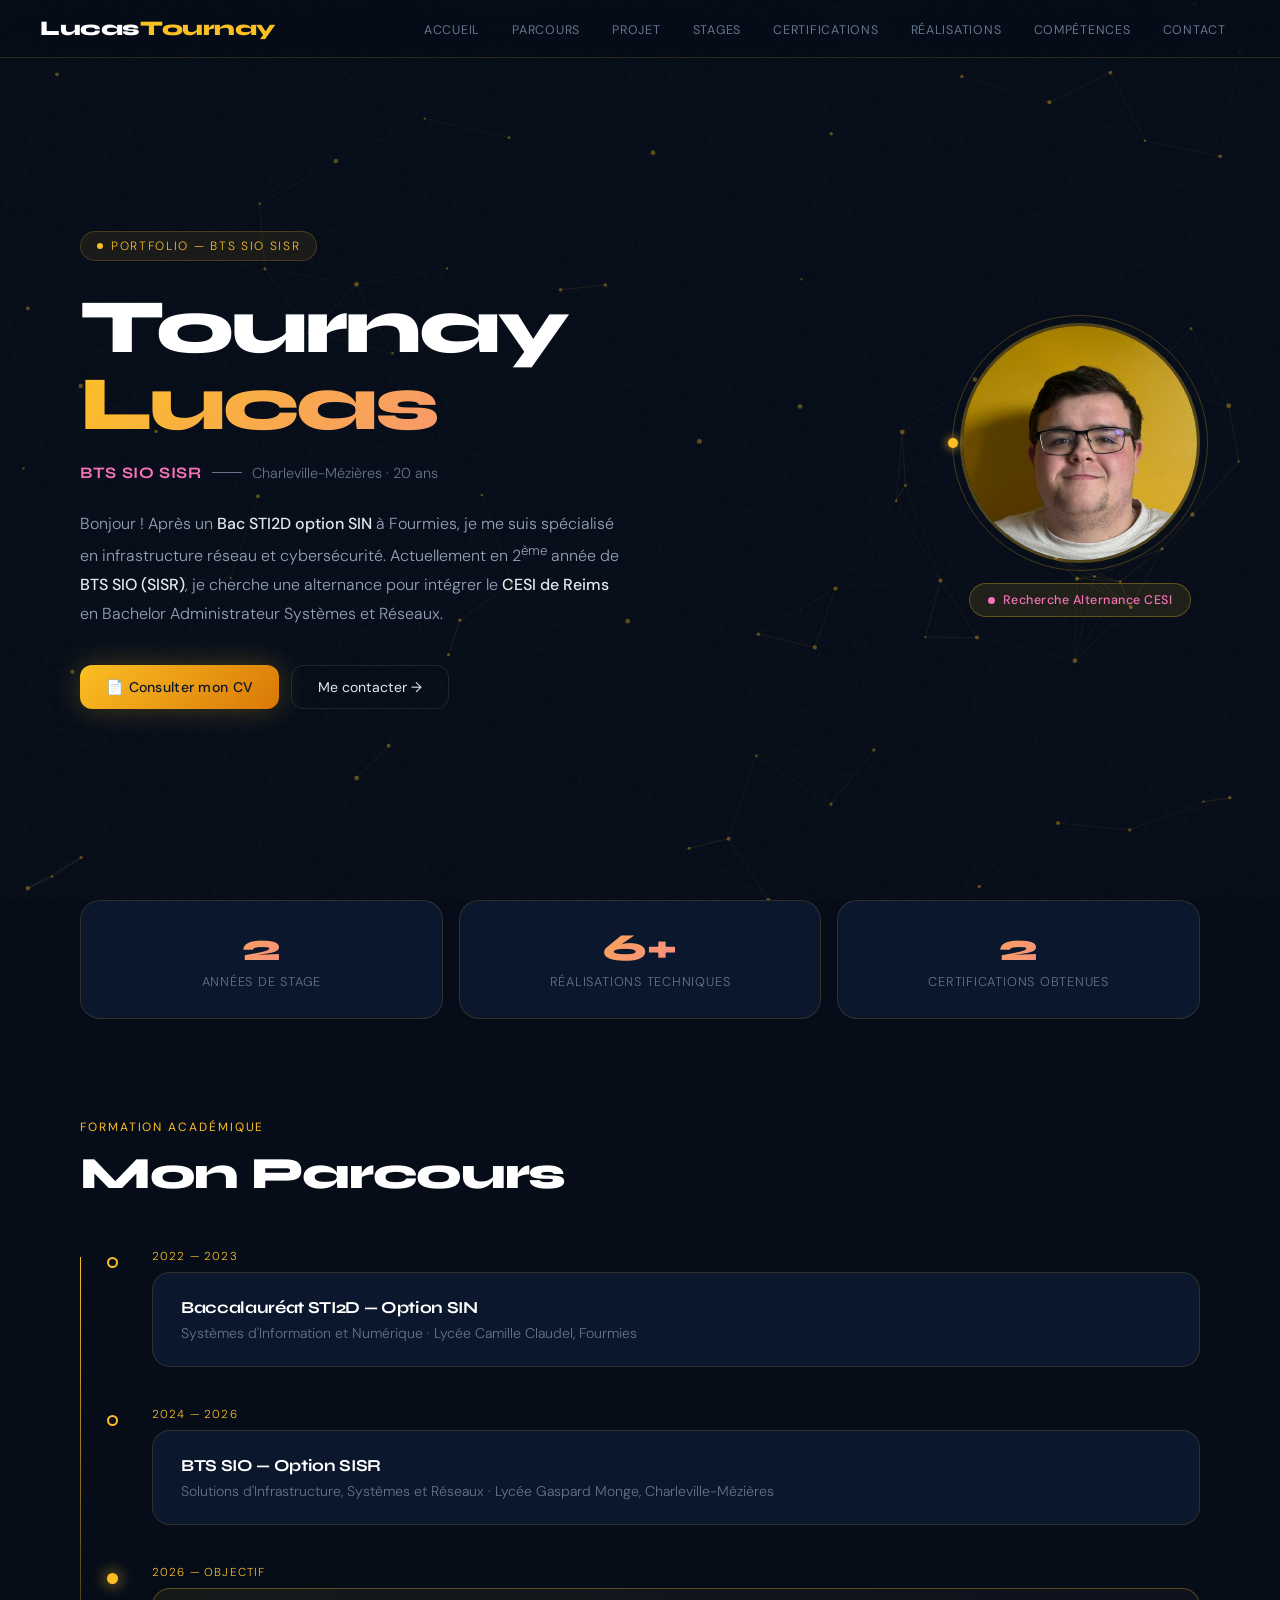
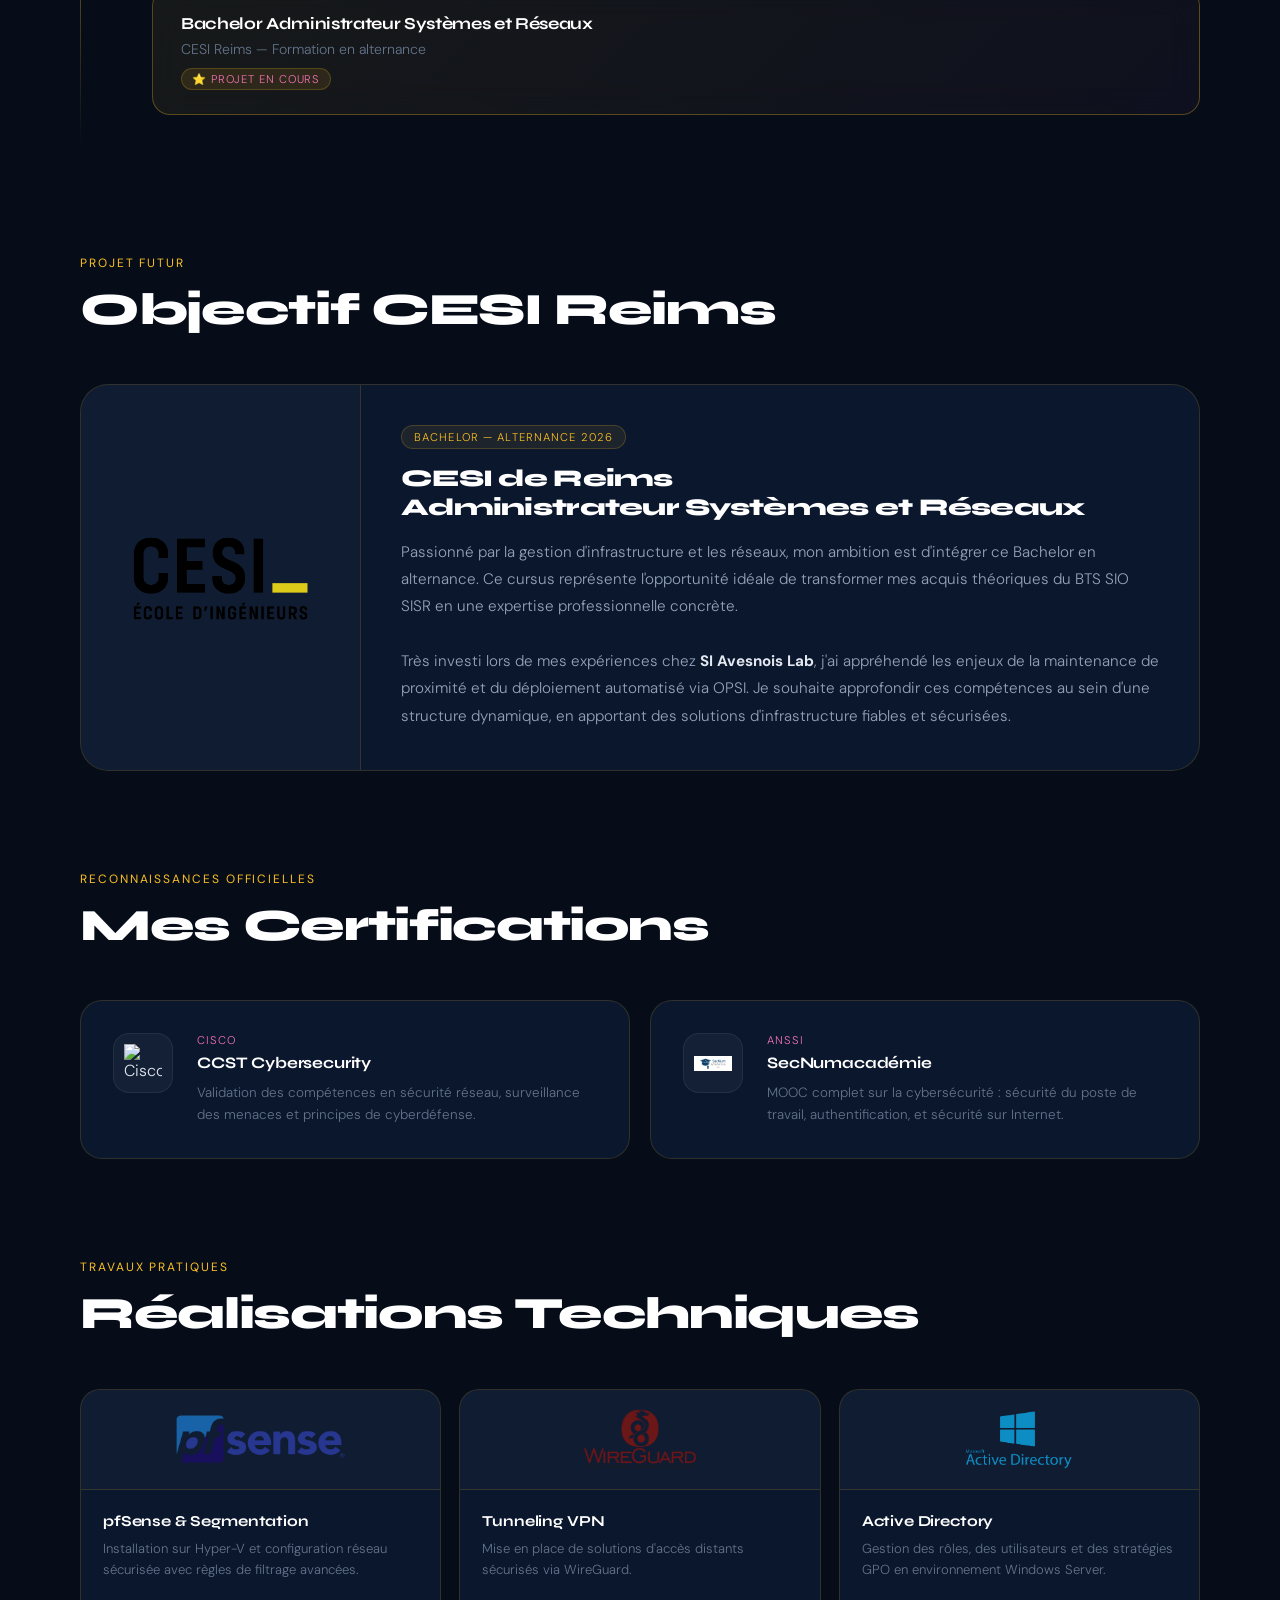
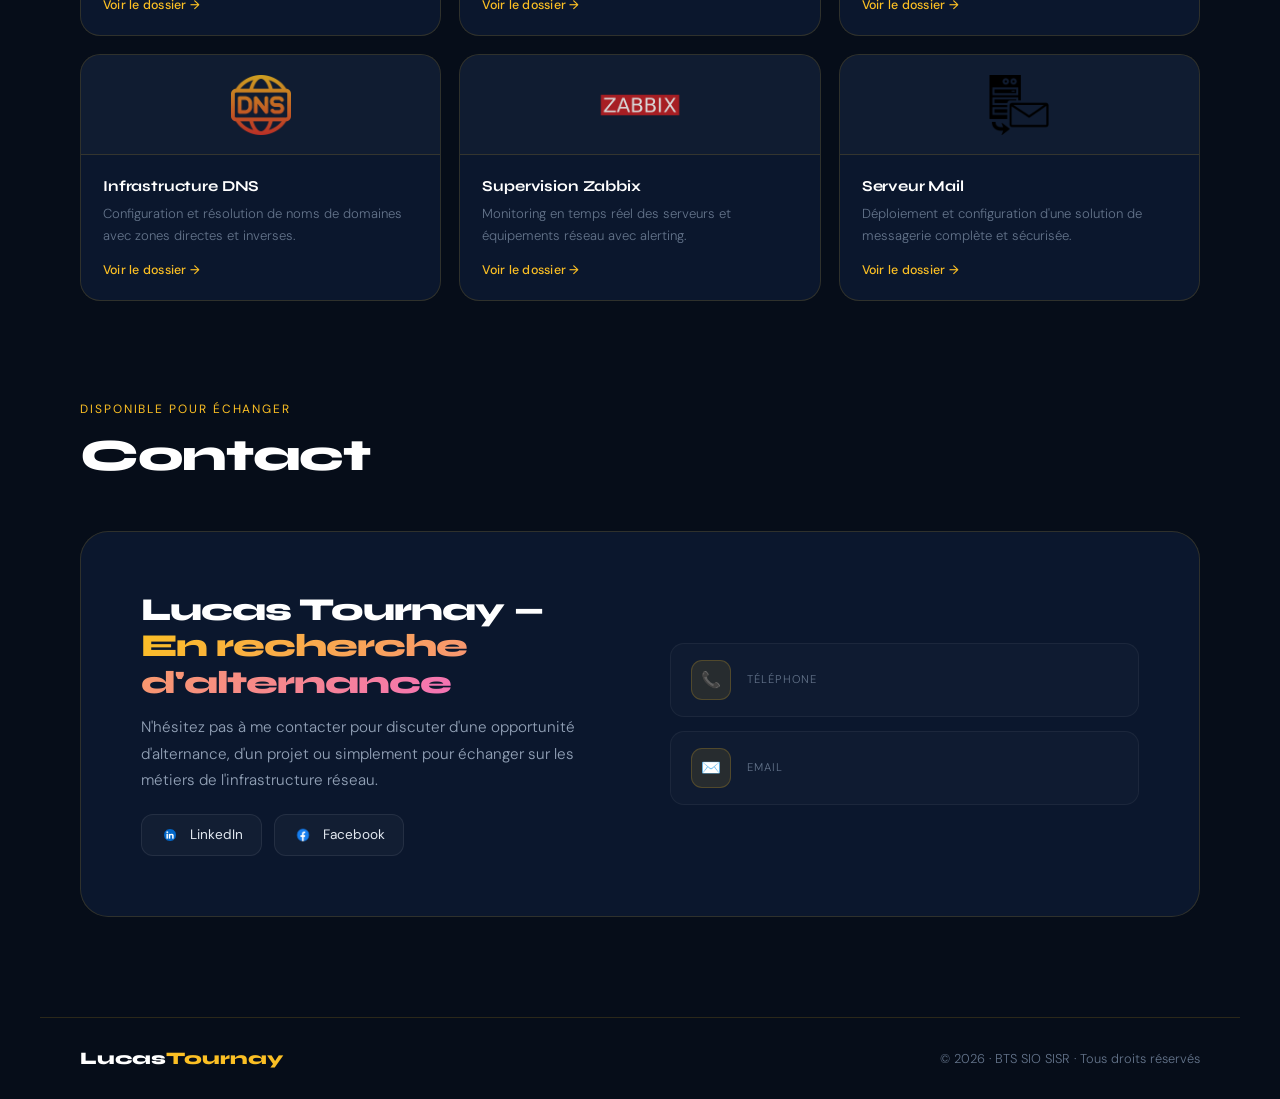
==== commit 4c9128e4: "Update index.html" ====
--- a/index.html
+++ b/index.html
@@ -1192,23 +1192,14 @@
                     <div class="contact-icon">📞</div>
                     <div class="contact-info">
                         <div class="contact-label">Téléphone</div>
-                        <div class="contact-value">07 88 37 12 17</div>
                     </div>
                 </a>
                 <a href="mailto:lucas.tournay59@gmail.com" class="contact-item">
                     <div class="contact-icon">✉️</div>
                     <div class="contact-info">
                         <div class="contact-label">Email</div>
-                        <div class="contact-value">lucas.tournay59@gmail.com</div>
                     </div>
                 </a>
-                <div class="contact-item">
-                    <div class="contact-icon">📍</div>
-                    <div class="contact-info">
-                        <div class="contact-label">Adresse</div>
-                        <div class="contact-value">1ter rue de Rocquigny, 59610 Féron</div>
-                    </div>
-                </div>
             </div>
         </div>
     </section>
